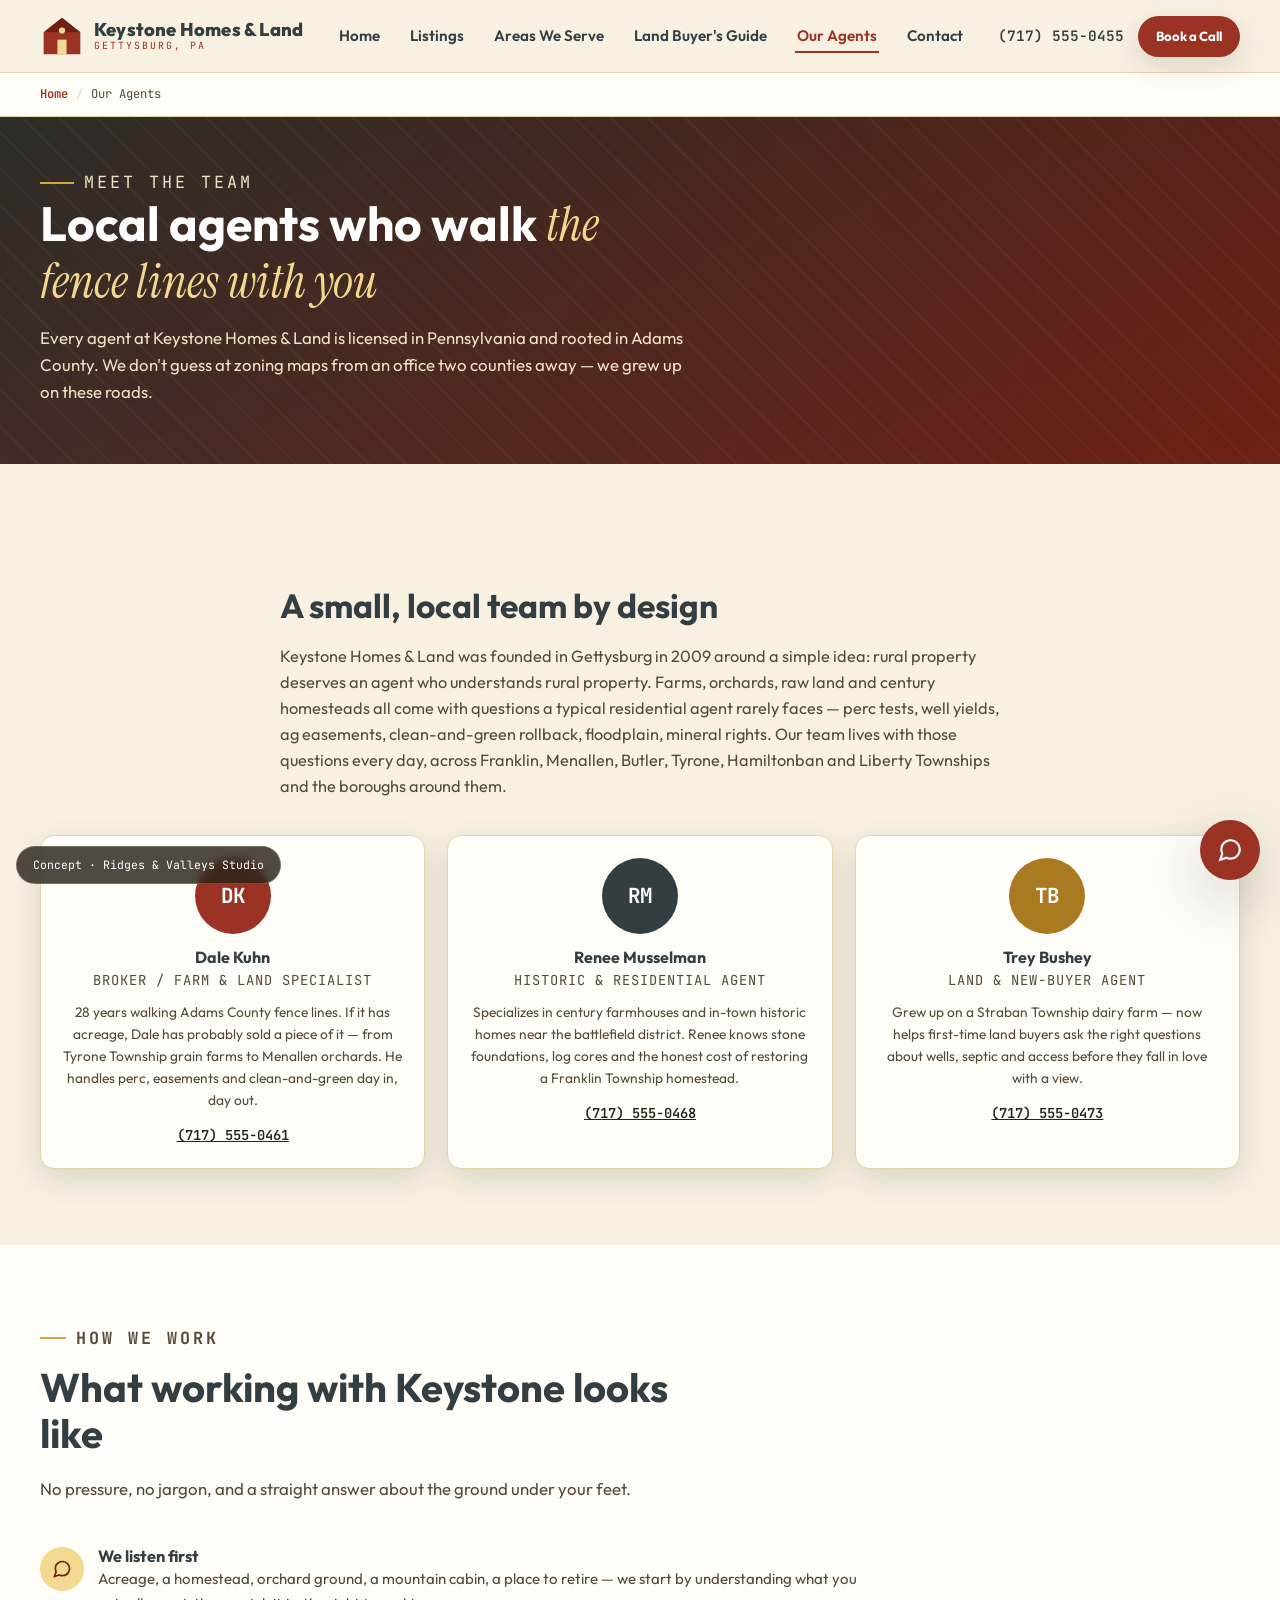
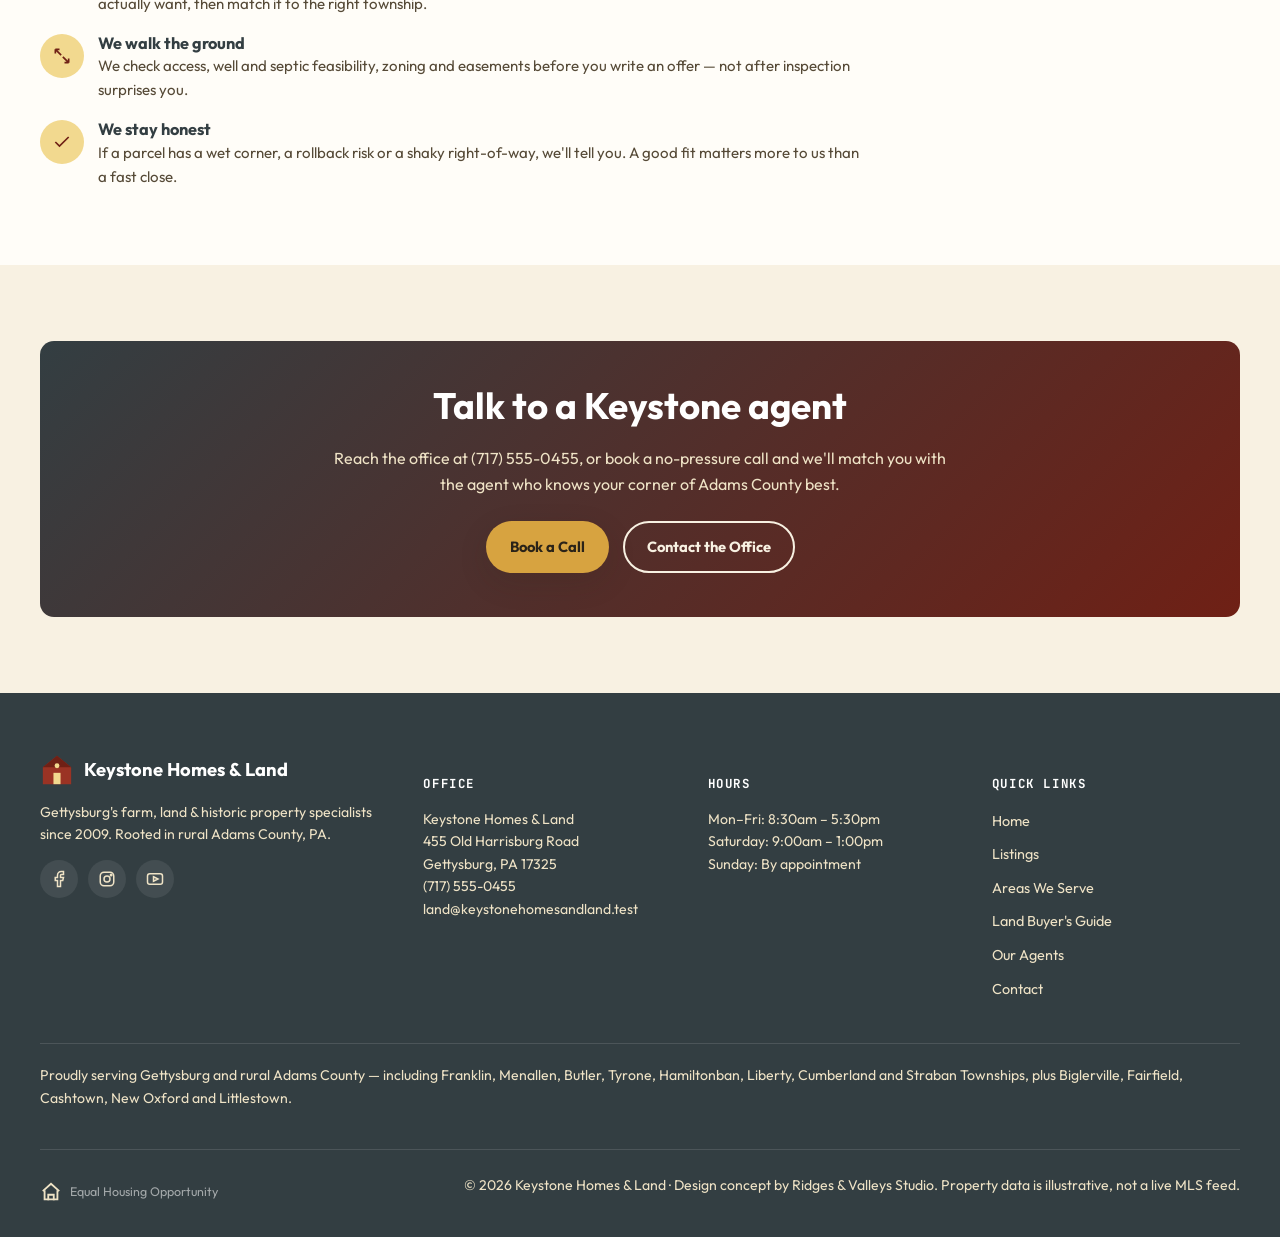
==== agents.html @ 033df285 "Publish realtor-keystone-homes-and-land-theme live demo from ridgesandvalleys concept site" ====
<!DOCTYPE html>
<html lang="en">
<head>
<meta charset="UTF-8">
<meta name="viewport" content="width=device-width, initial-scale=1.0">
<title>Our Agents | Local Land &amp; Farm Realtors in Gettysburg, PA</title>
<meta name="description" content="Meet the Keystone Homes & Land team — licensed farm, land and historic-property agents who grew up in Adams County and know the Gettysburg, PA countryside.">

<link rel="canonical" href="https://matthummel-pa.github.io/realtor-keystone-homes-and-land-theme/agents.html">
<meta property="og:type" content="website">
<meta property="og:title" content="Our Agents | Local Land & Farm Realtors in Gettysburg, PA">
<meta property="og:description" content="The licensed local agents behind Keystone Homes & Land — farm, land and historic-property specialists serving Gettysburg and Adams County, PA.">

<link rel="preconnect" href="https://fonts.googleapis.com">
<link rel="preconnect" href="https://fonts.gstatic.com" crossorigin>
<link href="https://fonts.googleapis.com/css2?family=Outfit:wght@300;400;500;600;700;800&family=Instrument+Serif:ital@0;1&family=JetBrains+Mono:wght@400;500;600;700&display=swap" rel="stylesheet">
<link rel="stylesheet" href="styles.css">

<script type="application/ld+json">
{
  "@context":"https://schema.org",
  "@type":"RealEstateAgent",
  "@id":"https://matthummel-pa.github.io/realtor-keystone-homes-and-land-theme/#agency",
  "name":"Keystone Homes & Land",
  "url":"https://matthummel-pa.github.io/realtor-keystone-homes-and-land-theme/agents.html",
  "image":"https://matthummel-pa.github.io/realtor-keystone-homes-and-land-theme/preview.jpg",
  "telephone":"+1-717-555-0455",
  "email":"land@keystonehomesandland.test",
  "priceRange":"$$",
  "address":{
    "@type":"PostalAddress",
    "streetAddress":"455 Old Harrisburg Road",
    "addressLocality":"Gettysburg",
    "addressRegion":"PA",
    "postalCode":"17325",
    "addressCountry":"US"
  },
  "geo":{"@type":"GeoCoordinates","latitude":39.8301,"longitude":-77.2314},
  "openingHoursSpecification":[
    {"@type":"OpeningHoursSpecification","dayOfWeek":["Monday","Tuesday","Wednesday","Thursday","Friday"],"opens":"08:30","closes":"17:30"},
    {"@type":"OpeningHoursSpecification","dayOfWeek":"Saturday","opens":"09:00","closes":"13:00"}
  ],
  "employee":[
    {"@type":"Person","name":"Dale Kuhn","jobTitle":"Broker / Farm & Land Specialist","telephone":"+1-717-555-0461"},
    {"@type":"Person","name":"Renee Musselman","jobTitle":"Historic & Residential Agent","telephone":"+1-717-555-0468"},
    {"@type":"Person","name":"Trey Bushey","jobTitle":"Land & New-Buyer Agent","telephone":"+1-717-555-0473"}
  ],
  "areaServed":[
    {"@type":"City","name":"Gettysburg, PA"},
    {"@type":"AdministrativeArea","name":"Adams County, PA"},
    {"@type":"AdministrativeArea","name":"Franklin Township, PA"},
    {"@type":"AdministrativeArea","name":"Menallen Township, PA"},
    {"@type":"AdministrativeArea","name":"Butler Township, PA"},
    {"@type":"AdministrativeArea","name":"Tyrone Township, PA"},
    {"@type":"AdministrativeArea","name":"Hamiltonban Township, PA"},
    {"@type":"AdministrativeArea","name":"Liberty Township, PA"}
  ]
}
</script>
<script type="application/ld+json">
{
  "@context":"https://schema.org",
  "@type":"BreadcrumbList",
  "itemListElement":[
    {"@type":"ListItem","position":1,"name":"Home","item":"https://matthummel-pa.github.io/realtor-keystone-homes-and-land-theme/index.html"},
    {"@type":"ListItem","position":2,"name":"Our Agents","item":"https://matthummel-pa.github.io/realtor-keystone-homes-and-land-theme/agents.html"}
  ]
}
</script>
</head>
<body>
<a href="#main" class="skip-link">Skip to main content</a>

<!-- ============================= HEADER ============================= -->
<header class="site-header">
  <div class="header-inner">
    <a href="index.html" class="brand" aria-label="Keystone Homes & Land, home">
      <svg class="brand-mark" viewBox="0 0 48 48" fill="none" aria-hidden="true">
        <path d="M24 4 L44 20 V44 H4 V20 Z" fill="#9a3324"/>
        <path d="M24 4 L44 20 H4 Z" fill="#6f2015"/>
        <rect x="19" y="28" width="10" height="16" fill="#f2d98f"/>
        <circle cx="24" cy="18" r="3.4" fill="#f2d98f"/>
      </svg>
      <span class="brand-text">
        <strong>Keystone Homes &amp; Land</strong>
        <span>Gettysburg, PA</span>
      </span>
    </a>

    <nav class="main-nav" aria-label="Primary">
      <ul>
        <li><a href="index.html">Home</a></li>
        <li><a href="listings.html">Listings</a></li>
        <li><a href="areas.html">Areas We Serve</a></li>
        <li><a href="guide.html">Land Buyer's Guide</a></li>
        <li><a href="agents.html" class="is-active" aria-current="page">Our Agents</a></li>
        <li><a href="contact.html">Contact</a></li>
      </ul>
    </nav>

    <div class="header-cta">
      <a class="header-phone" href="tel:+17175550455">(717) 555-0455</a>
      <a class="btn btn-primary btn-sm" href="guide.html#schedule">Book a Call</a>
    </div>

    <button class="hamburger" id="hamburgerBtn" aria-expanded="false" aria-controls="mobileNav" aria-label="Open menu">
      <span></span><span></span><span></span>
    </button>
  </div>

  <nav class="mobile-nav" id="mobileNav" aria-label="Mobile">
    <a href="index.html">Home</a>
    <a href="listings.html">Listings</a>
    <a href="areas.html">Areas We Serve</a>
    <a href="guide.html">Land Buyer's Guide</a>
    <a href="agents.html" class="is-active" aria-current="page">Our Agents</a>
    <a href="contact.html">Contact</a>
    <a class="header-phone" href="tel:+17175550455">Call (717) 555-0455</a>
    <a class="btn btn-primary" href="guide.html#schedule">Book a Call</a>
  </nav>
</header>

<!-- ============================= BREADCRUMB ============================= -->
<nav class="breadcrumb" aria-label="Breadcrumb">
  <ol>
    <li><a href="index.html">Home</a></li>
    <li><span aria-current="page">Our Agents</span></li>
  </ol>
</nav>

<!-- ============================= PAGE HERO ============================= -->
<section class="page-hero">
  <div class="page-hero-inner">
    <p class="hero-eyebrow">Meet The Team</p>
    <h1>Local agents who walk <em>the fence lines with you</em></h1>
    <p>Every agent at Keystone Homes &amp; Land is licensed in Pennsylvania and rooted in Adams County. We don't guess at zoning maps from an office two counties away — we grew up on these roads.</p>
  </div>
</section>

<main id="main">
  <!-- ============================= INTRO ============================= -->
  <section class="section">
    <div class="wrap prose reveal">
      <h2>A small, local team by design</h2>
      <p>Keystone Homes &amp; Land was founded in Gettysburg in 2009 around a simple idea: rural property deserves an agent who understands rural property. Farms, orchards, raw land and century homesteads all come with questions a typical residential agent rarely faces — perc tests, well yields, ag easements, clean-and-green rollback, floodplain, mineral rights. Our team lives with those questions every day, across Franklin, Menallen, Butler, Tyrone, Hamiltonban and Liberty Townships and the boroughs around them.</p>
    </div>

    <div class="wrap">
      <div class="agent-grid">
        <div class="agent-card reveal">
          <div class="agent-avatar" style="background:var(--barn-red);">DK</div>
          <h4>Dale Kuhn</h4>
          <p class="agent-title">Broker / Farm &amp; Land Specialist</p>
          <p>28 years walking Adams County fence lines. If it has acreage, Dale has probably sold a piece of it — from Tyrone Township grain farms to Menallen orchards. He handles perc, easements and clean-and-green day in, day out.</p>
          <a class="agent-phone" href="tel:+17175550461">(717) 555-0461</a>
        </div>
        <div class="agent-card reveal">
          <div class="agent-avatar" style="background:var(--slate-dark);">RM</div>
          <h4>Renee Musselman</h4>
          <p class="agent-title">Historic &amp; Residential Agent</p>
          <p>Specializes in century farmhouses and in-town historic homes near the battlefield district. Renee knows stone foundations, log cores and the honest cost of restoring a Franklin Township homestead.</p>
          <a class="agent-phone" href="tel:+17175550468">(717) 555-0468</a>
        </div>
        <div class="agent-card reveal">
          <div class="agent-avatar" style="background:var(--wheat-dark);">TB</div>
          <h4>Trey Bushey</h4>
          <p class="agent-title">Land &amp; New-Buyer Agent</p>
          <p>Grew up on a Straban Township dairy farm — now helps first-time land buyers ask the right questions about wells, septic and access before they fall in love with a view.</p>
          <a class="agent-phone" href="tel:+17175550473">(717) 555-0473</a>
        </div>
      </div>
    </div>
  </section>

  <!-- ============================= HOW WE WORK ============================= -->
  <section class="section section-alt">
    <div class="wrap">
      <div class="section-head left reveal">
        <p class="eyebrow">How We Work</p>
        <h2>What working with Keystone looks like</h2>
        <p>No pressure, no jargon, and a straight answer about the ground under your feet.</p>
      </div>
      <div class="why-list reveal" style="max-width:820px;">
        <div class="why-item">
          <span class="icn"><svg width="20" height="20" viewBox="0 0 24 24" fill="none" stroke="currentColor" stroke-width="2"><path d="M21 11.5a8.38 8.38 0 01-.9 3.8 8.5 8.5 0 01-7.6 4.7 8.38 8.38 0 01-3.8-.9L3 21l1.9-5.7a8.38 8.38 0 01-.9-3.8 8.5 8.5 0 014.7-7.6 8.38 8.38 0 013.8-.9h.5a8.48 8.48 0 018 8v.5z"/></svg></span>
          <div><h4>We listen first</h4><p>Acreage, a homestead, orchard ground, a mountain cabin, a place to retire — we start by understanding what you actually want, then match it to the right township.</p></div>
        </div>
        <div class="why-item">
          <span class="icn"><svg width="20" height="20" viewBox="0 0 24 24" fill="none" stroke="currentColor" stroke-width="2"><path d="M4 4l7 7M4 4h5M4 4v5"/><path d="M20 20l-7-7M20 20h-5M20 20v-5"/></svg></span>
          <div><h4>We walk the ground</h4><p>We check access, well and septic feasibility, zoning and easements before you write an offer — not after inspection surprises you.</p></div>
        </div>
        <div class="why-item">
          <span class="icn"><svg width="20" height="20" viewBox="0 0 24 24" fill="none" stroke="currentColor" stroke-width="2"><path d="M20 6L9 17l-5-5"/></svg></span>
          <div><h4>We stay honest</h4><p>If a parcel has a wet corner, a rollback risk or a shaky right-of-way, we'll tell you. A good fit matters more to us than a fast close.</p></div>
        </div>
      </div>
    </div>
  </section>

  <!-- ============================= CTA BAND ============================= -->
  <section class="section">
    <div class="wrap">
      <div class="cta-band reveal">
        <h2>Talk to a Keystone agent</h2>
        <p>Reach the office at (717) 555-0455, or book a no-pressure call and we'll match you with the agent who knows your corner of Adams County best.</p>
        <div class="cta-actions">
          <a class="btn btn-gold" href="guide.html#schedule">Book a Call</a>
          <a class="btn btn-outline light" href="contact.html">Contact the Office</a>
        </div>
      </div>
    </div>
  </section>
</main>

<!-- ============================= FOOTER (SHARED) ============================= -->
<footer class="site-footer">
  <div class="wrap">
    <div class="footer-grid">
      <div>
        <div class="footer-brand">
          <svg width="34" height="34" viewBox="0 0 48 48" fill="none" aria-hidden="true">
            <path d="M24 4 L44 20 V44 H4 V20 Z" fill="#9a3324"/>
            <path d="M24 4 L44 20 H4 Z" fill="#6f2015"/>
            <rect x="19" y="28" width="10" height="16" fill="#f2d98f"/>
            <circle cx="24" cy="18" r="3.4" fill="#f2d98f"/>
          </svg>
          <strong>Keystone Homes &amp; Land</strong>
        </div>
        <p>Gettysburg's farm, land &amp; historic property specialists since 2009. Rooted in rural Adams County, PA.</p>
        <div class="social-row">
          <a href="#" aria-label="Keystone Homes & Land on Facebook"><svg viewBox="0 0 24 24" fill="none" stroke="currentColor" stroke-width="2"><path d="M18 2h-3a5 5 0 00-5 5v3H7v4h3v8h4v-8h3l1-4h-4V7a1 1 0 011-1h3z"/></svg></a>
          <a href="#" aria-label="Keystone Homes & Land on Instagram"><svg viewBox="0 0 24 24" fill="none" stroke="currentColor" stroke-width="2"><rect x="3" y="3" width="18" height="18" rx="5"/><circle cx="12" cy="12" r="4"/><circle cx="17.5" cy="6.5" r="1"/></svg></a>
          <a href="#" aria-label="Keystone Homes & Land on YouTube"><svg viewBox="0 0 24 24" fill="none" stroke="currentColor" stroke-width="2"><rect x="2" y="5" width="20" height="14" rx="3"/><path d="M10 9l6 3-6 3z"/></svg></a>
        </div>
      </div>
      <div>
        <h5>Office</h5>
        <address>
          Keystone Homes &amp; Land<br>
          455 Old Harrisburg Road<br>
          Gettysburg, PA 17325<br>
          <a href="tel:+17175550455">(717) 555-0455</a><br>
          <a href="mailto:land@keystonehomesandland.test">land@keystonehomesandland.test</a>
        </address>
      </div>
      <div>
        <h5>Hours</h5>
        <p>Mon–Fri: 8:30am – 5:30pm<br>Saturday: 9:00am – 1:00pm<br>Sunday: By appointment</p>
      </div>
      <div>
        <h5>Quick Links</h5>
        <ul class="footer-links">
          <li><a href="index.html">Home</a></li>
          <li><a href="listings.html">Listings</a></li>
          <li><a href="areas.html">Areas We Serve</a></li>
          <li><a href="guide.html">Land Buyer's Guide</a></li>
          <li><a href="agents.html">Our Agents</a></li>
          <li><a href="contact.html">Contact</a></li>
        </ul>
      </div>
    </div>
    <p class="footer-service-area">Proudly serving Gettysburg and rural Adams County — including Franklin, Menallen, Butler, Tyrone, Hamiltonban, Liberty, Cumberland and Straban Townships, plus Biglerville, Fairfield, Cashtown, New Oxford and Littlestown.</p>
    <div class="footer-bottom">
      <div class="equal-housing">
        <svg viewBox="0 0 24 24" fill="none" stroke="currentColor" stroke-width="2" aria-hidden="true"><path d="M3 11l9-8 9 8"/><path d="M5 10v10h14V10"/><path d="M9 21v-6h6v6"/></svg>
        <span>Equal Housing Opportunity</span>
      </div>
      <p>&copy; <span data-year>2026</span> Keystone Homes &amp; Land · Design concept by Ridges &amp; Valleys Studio. Property data is illustrative, not a live MLS feed.</p>
    </div>
  </div>
</footer>

<!-- ============================= CHAT WIDGET (SHARED) ============================= -->
<button class="chat-fab" id="chatFab" aria-label="Open chat assistant" aria-expanded="false" aria-controls="chatWidget">
  <svg viewBox="0 0 24 24" stroke-width="2"><path d="M21 11.5a8.38 8.38 0 01-.9 3.8 8.5 8.5 0 01-7.6 4.7 8.38 8.38 0 01-3.8-.9L3 21l1.9-5.7a8.38 8.38 0 01-.9-3.8 8.5 8.5 0 014.7-7.6 8.38 8.38 0 013.8-.9h.5a8.48 8.48 0 018 8v.5z"/></svg>
</button>
<div class="chat-widget" id="chatWidget" role="dialog" aria-label="Keystone chat assistant" aria-hidden="true">
  <div class="chat-head">
    <div><strong>Keystone Assistant</strong><br><span>Usually replies in minutes</span></div>
    <button class="chat-close" id="chatCloseBtn" aria-label="Close chat">
      <svg width="16" height="16" viewBox="0 0 24 24" fill="none" stroke="currentColor" stroke-width="2"><line x1="18" y1="6" x2="6" y2="18"/><line x1="6" y1="6" x2="18" y2="18"/></svg>
    </button>
  </div>
  <div class="chat-body" id="chatBody">
    <div class="chat-msg bot">Hi! I'm the Keystone concept assistant. Ask me about listings, financing, or booking a tour.</div>
  </div>
  <div class="chat-quick" id="chatQuick">
    <button type="button" data-q="land">Land prices?</button>
    <button type="button" data-q="historic">Historic homes?</button>
    <button type="button" data-q="tour">Book a tour</button>
    <button type="button" data-q="financing">Financing help?</button>
  </div>
</div>

<a href="#" class="concept-badge">Concept · Ridges &amp; Valleys Studio</a>

<script src="main.js" defer></script>
</body>
</html>
---- styles.css ----
/* ============================= VARIABLES ============================= */
:root{
  --barn-red:#9a3324;
  --barn-red-dark:#6f2015;
  --barn-red-light:#c14a34;
  --wheat:#d7a340;
  --wheat-light:#f2d98f;
  --wheat-dark:#a97a1f;
  --slate:#4d5a5e;
  --slate-dark:#333e42;
  --cream:#f8f1e2;
  --cream-dark:#efe3c6;
  --cream-darker:#e5d5ab;
  --ink:#2a2318;
  --ink-soft:#564a37;
  --white:#fffdf8;
  --green-field:#5c6f3e;
  --shadow:0 10px 30px rgba(42,35,24,.14);
  --shadow-lg:0 20px 60px rgba(42,35,24,.22);
  --radius:14px;
  --radius-sm:8px;
  --ff-head:'Outfit',sans-serif;
  --ff-body:'Outfit',sans-serif;
  --ff-serif:'Instrument Serif',serif;
  --ff-mono:'JetBrains Mono',monospace;
  --maxw:1240px;
}

*,*::before,*::after{box-sizing:border-box;}
html{scroll-behavior:smooth;}
@media(prefers-reduced-motion:reduce){
  html{scroll-behavior:auto;}
  *,*::before,*::after{animation-duration:.001ms !important;animation-iteration-count:1 !important;transition-duration:.001ms !important;scroll-behavior:auto !important;}
}
body{
  margin:0;
  font-family:var(--ff-body);
  background:var(--cream);
  color:var(--ink);
  line-height:1.6;
  -webkit-font-smoothing:antialiased;
}
img{max-width:100%;display:block;}
a{color:inherit;}
h1,h2,h3,h4{font-family:var(--ff-head);margin:0 0 .5em;line-height:1.15;font-weight:700;color:var(--slate-dark);}
p{margin:0 0 1em;}
ul{margin:0;padding:0;list-style:none;}
button{font-family:inherit;cursor:pointer;}
input,select,textarea{font-family:inherit;}

.wrap{max-width:var(--maxw);margin:0 auto;padding:0 20px;}

:focus-visible{
  outline:3px solid var(--barn-red);
  outline-offset:3px;
  border-radius:4px;
}

/* skip link */
.skip-link{
  position:absolute;left:-999px;top:0;
  background:var(--barn-red);color:#fff;padding:12px 20px;
  z-index:10000;border-radius:0 0 8px 0;font-weight:600;text-decoration:none;
}
.skip-link:focus{left:0;}

/* ============================= HEADER ============================= */
.site-header{
  position:sticky;top:0;z-index:900;
  background:rgba(248,241,226,.92);
  backdrop-filter:blur(8px);
  border-bottom:1px solid var(--cream-darker);
  transition:box-shadow .25s ease;
}
.site-header.scrolled{box-shadow:0 6px 20px rgba(42,35,24,.12);}
.header-inner{
  display:flex;align-items:center;justify-content:space-between;
  padding:14px 20px;max-width:var(--maxw);margin:0 auto;
  gap:16px;
}
.brand{
  display:flex;align-items:center;gap:10px;
  text-decoration:none;color:var(--slate-dark);
}
.brand-mark{
  width:44px;height:44px;flex:none;
}
.brand-text{
  display:flex;flex-direction:column;line-height:1.1;
}
.brand-text strong{
  font-size:1.15rem;font-weight:800;letter-spacing:.2px;
}
.brand-text span{
  font-family:var(--ff-mono);font-size:.62rem;letter-spacing:2px;
  text-transform:uppercase;color:var(--barn-red);
}
.main-nav{
  display:none;
}
.main-nav ul{display:flex;gap:26px;align-items:center;}
.main-nav a{
  text-decoration:none;font-weight:600;font-size:.95rem;color:var(--slate-dark);
  padding:6px 2px;border-bottom:2px solid transparent;transition:border-color .2s,color .2s;
}
.main-nav a:hover{color:var(--barn-red);border-color:var(--wheat);}
.main-nav a.is-active{color:var(--barn-red);border-color:var(--barn-red);}
.header-cta{
  display:none;
  align-items:center;gap:14px;
}
.header-phone{
  font-family:var(--ff-mono);font-weight:600;font-size:.9rem;text-decoration:none;
  color:var(--slate-dark);white-space:nowrap;
}
.btn{
  display:inline-flex;align-items:center;justify-content:center;gap:8px;
  padding:12px 22px;border-radius:999px;border:2px solid transparent;
  font-weight:700;font-size:.92rem;text-decoration:none;cursor:pointer;
  transition:transform .18s ease,box-shadow .18s ease,background .2s,color .2s,border-color .2s;
  white-space:nowrap;
}
.btn:hover{transform:translateY(-2px);}
.btn-primary{background:var(--barn-red);color:#fff;box-shadow:var(--shadow);}
.btn-primary:hover{background:var(--barn-red-dark);}
.btn-gold{background:var(--wheat);color:var(--ink);box-shadow:var(--shadow);}
.btn-gold:hover{background:var(--wheat-dark);color:#fff;}
.btn-outline{background:transparent;color:var(--slate-dark);border-color:var(--slate-dark);}
.btn-outline:hover{background:var(--slate-dark);color:#fff;}
.btn-outline.light{color:var(--cream);border-color:var(--cream);}
.btn-outline.light:hover{background:var(--cream);color:var(--slate-dark);}
.btn-sm{padding:8px 16px;font-size:.82rem;}
.btn:disabled{opacity:.55;cursor:not-allowed;transform:none;}

.hamburger{
  display:flex;flex-direction:column;justify-content:center;gap:5px;
  width:44px;height:44px;border:1px solid var(--cream-darker);border-radius:10px;
  background:var(--white);
}
.hamburger span{
  display:block;width:22px;height:2px;background:var(--slate-dark);margin:0 auto;
  transition:transform .25s ease,opacity .25s ease;
}
.hamburger[aria-expanded="true"] span:nth-child(1){transform:translateY(7px) rotate(45deg);}
.hamburger[aria-expanded="true"] span:nth-child(2){opacity:0;}
.hamburger[aria-expanded="true"] span:nth-child(3){transform:translateY(-7px) rotate(-45deg);}

.mobile-nav{
  display:none;flex-direction:column;
  background:var(--white);border-bottom:1px solid var(--cream-darker);
  padding:10px 20px 20px;
}
.mobile-nav.open{display:flex;}
.mobile-nav a{
  display:block;padding:12px 4px;text-decoration:none;font-weight:600;
  color:var(--slate-dark);border-bottom:1px solid var(--cream-dark);
}
.mobile-nav a.is-active{color:var(--barn-red);}
.mobile-nav .header-phone{display:block;margin-top:10px;}
.mobile-nav .btn{margin-top:12px;width:100%;}

@media(min-width:960px){
  .main-nav{display:block;}
  .header-cta{display:flex;}
  .hamburger{display:none;}
}

/* ============================= HERO ============================= */
.hero{
  position:relative;overflow:hidden;
  background:
    linear-gradient(160deg,rgba(42,35,24,.62),rgba(111,32,21,.55)),
    linear-gradient(120deg,var(--slate-dark),var(--barn-red-dark));
  color:var(--white);
  padding:70px 0 90px;
}
.hero-bg-photo{
  position:absolute;inset:0;width:100%;height:100%;object-fit:cover;
  z-index:-2;opacity:.55;
}
.hero::after{
  content:"";position:absolute;inset:0;z-index:-1;
  background:repeating-linear-gradient(45deg,rgba(255,255,255,.035) 0 2px,transparent 2px 26px);
  pointer-events:none;
}
.hero-inner{position:relative;max-width:var(--maxw);margin:0 auto;padding:0 20px;}
.hero-eyebrow{
  font-family:var(--ff-mono);letter-spacing:3px;text-transform:uppercase;
  font-size:.75rem;color:var(--wheat-light);margin-bottom:16px;display:flex;align-items:center;gap:10px;
}
.hero-eyebrow::before{content:"";width:34px;height:2px;background:var(--wheat);display:inline-block;}
.hero h1{
  font-size:clamp(2.2rem,6vw,3.6rem);color:#fff;max-width:16ch;margin-bottom:.3em;
}
.hero h1 em{
  font-family:var(--ff-serif);font-style:italic;color:var(--wheat-light);font-weight:400;
}
.hero-sub{
  font-size:1.1rem;max-width:52ch;color:var(--cream-dark);margin-bottom:34px;
}
.hero-search{
  background:rgba(255,253,248,.97);color:var(--ink);
  border-radius:var(--radius);padding:20px;box-shadow:var(--shadow-lg);
  display:grid;gap:14px;
}
.hero-search-row{
  display:grid;gap:12px;grid-template-columns:1fr;
}
.field{
  display:flex;flex-direction:column;gap:6px;
}
.field label{
  font-family:var(--ff-mono);font-size:.68rem;text-transform:uppercase;letter-spacing:1.4px;
  color:var(--ink-soft);font-weight:600;
}
.field select,.field input,.field textarea{
  padding:12px 12px;border-radius:var(--radius-sm);border:1.5px solid var(--cream-darker);
  background:var(--white);font-size:.95rem;color:var(--ink);
}
.field select:focus,.field input:focus,.field textarea:focus{border-color:var(--barn-red);}
@media(min-width:720px){
  .hero-search-row{grid-template-columns:repeat(4,1fr);}
}
.hero-search-actions{display:flex;justify-content:flex-end;}
.hero-stats{
  display:flex;flex-wrap:wrap;gap:28px;margin-top:38px;
}
.hero-stat strong{
  display:block;font-family:var(--ff-mono);font-size:1.6rem;color:var(--wheat-light);
}
.hero-stat span{font-size:.82rem;color:var(--cream-dark);}

/* ============================= SECTION HEADERS ============================= */
.section{padding:76px 0;}
.section-alt{background:var(--white);}
.section-head{max-width:640px;margin:0 auto 44px;text-align:center;}
.section-head.left{margin:0 0 44px;text-align:left;}
.eyebrow{
  font-family:var(--ff-mono);letter-spacing:3px;text-transform:uppercase;font-size:.74rem;
  color:var(--barn-red);font-weight:700;display:inline-flex;align-items:center;gap:10px;margin-bottom:12px;
}
.eyebrow::before{content:"";width:26px;height:2px;background:var(--wheat);}
.section-head h2{font-size:clamp(1.7rem,4vw,2.5rem);}
.section-head p{color:var(--ink-soft);font-size:1.05rem;}

.reveal{opacity:0;transform:translateY(24px);transition:opacity .7s ease,transform .7s ease;}
.reveal.in-view{opacity:1;transform:translateY(0);}

/* ============================= WHY KEYSTONE ============================= */
.why-grid{
  display:grid;gap:26px;grid-template-columns:1fr;
}
@media(min-width:860px){
  .why-grid{grid-template-columns:1.1fr .9fr;align-items:center;}
}
.why-photo{
  border-radius:var(--radius);overflow:hidden;box-shadow:var(--shadow-lg);
  border:6px solid var(--white);position:relative;
}
.why-photo img{width:100%;height:340px;object-fit:cover;}
.why-list{display:grid;gap:18px;margin-top:22px;}
.why-item{display:flex;gap:14px;align-items:flex-start;}
.why-item .icn{
  flex:none;width:44px;height:44px;border-radius:50%;background:var(--wheat-light);
  display:flex;align-items:center;justify-content:center;color:var(--barn-red-dark);
}
.why-item h4{margin-bottom:2px;font-size:1.02rem;}
.why-item p{margin:0;color:var(--ink-soft);font-size:.94rem;}

.stat-strip{
  margin-top:56px;display:grid;gap:20px;grid-template-columns:repeat(2,1fr);
  background:var(--slate-dark);color:var(--cream);border-radius:var(--radius);
  padding:36px 24px;
}
@media(min-width:720px){.stat-strip{grid-template-columns:repeat(4,1fr);}}
.stat-strip div{text-align:center;}
.stat-strip strong{
  display:block;font-family:var(--ff-mono);font-size:2rem;color:var(--wheat-light);
}
.stat-strip span{font-size:.82rem;color:var(--cream-dark);text-transform:uppercase;letter-spacing:1px;}

/* ============================= LISTINGS ============================= */
.listings-toolbar{
  display:flex;flex-direction:column;gap:18px;margin-bottom:30px;
  background:var(--white);border:1px solid var(--cream-darker);border-radius:var(--radius);
  padding:20px;
}
.filters-grid{
  display:grid;gap:12px;grid-template-columns:1fr 1fr;
}
@media(min-width:720px){
  .filters-grid{grid-template-columns:repeat(5,1fr);align-items:end;}
}
.filters-grid .field select{padding:10px;}
.toolbar-bottom{
  display:flex;flex-wrap:wrap;align-items:center;justify-content:space-between;gap:14px;
  border-top:1px dashed var(--cream-darker);padding-top:16px;
}
.result-count{
  font-family:var(--ff-mono);font-size:.86rem;color:var(--ink-soft);
}
.result-count strong{color:var(--barn-red);font-size:1rem;}
.view-toggle{
  display:inline-flex;border:1.5px solid var(--slate-dark);border-radius:999px;overflow:hidden;
}
.view-toggle button{
  background:var(--white);border:none;padding:9px 18px;font-weight:700;font-size:.85rem;
  display:flex;align-items:center;gap:6px;color:var(--slate-dark);
}
.view-toggle button.active{background:var(--slate-dark);color:#fff;}
.sort-field{display:flex;align-items:center;gap:8px;}
.sort-field label{font-family:var(--ff-mono);font-size:.72rem;text-transform:uppercase;color:var(--ink-soft);}
.sort-field select{padding:9px 10px;border-radius:var(--radius-sm);border:1.5px solid var(--cream-darker);background:var(--white);}
.reset-btn{
  background:none;border:none;text-decoration:underline;color:var(--barn-red);font-weight:600;font-size:.85rem;
}

.listing-grid{
  display:grid;gap:26px;grid-template-columns:1fr;
}
@media(min-width:640px){.listing-grid{grid-template-columns:repeat(2,1fr);}}
@media(min-width:1080px){.listing-grid{grid-template-columns:repeat(3,1fr);}}

.card{
  background:var(--white);border-radius:var(--radius);overflow:hidden;
  box-shadow:var(--shadow);border:1px solid var(--cream-darker);
  display:flex;flex-direction:column;transition:transform .25s ease,box-shadow .25s ease;
}
.card:hover{transform:translateY(-5px);box-shadow:var(--shadow-lg);}
.card.pinned{outline:3px solid var(--wheat);outline-offset:-3px;}
.card-photo{
  position:relative;height:190px;
  display:flex;align-items:flex-end;padding:14px;
}
.card-photo::after{
  content:"";position:absolute;inset:0;
  background:linear-gradient(0deg,rgba(0,0,0,.42),transparent 60%);
}
.card-tag{
  position:relative;z-index:1;font-family:var(--ff-mono);font-size:.68rem;font-weight:700;
  letter-spacing:1px;text-transform:uppercase;color:#fff;background:rgba(0,0,0,.35);
  padding:5px 10px;border-radius:999px;
}
.status-tag{
  position:absolute;top:12px;right:12px;z-index:1;
  font-family:var(--ff-mono);font-size:.66rem;font-weight:700;text-transform:uppercase;
  padding:5px 10px;border-radius:999px;letter-spacing:.6px;
}
.status-active{background:var(--green-field);color:#fff;}
.status-pending{background:var(--wheat);color:var(--ink);}
.status-new{background:var(--barn-red);color:#fff;}
.save-heart{
  position:absolute;bottom:12px;right:12px;z-index:1;
  width:38px;height:38px;border-radius:50%;border:none;background:rgba(255,255,255,.9);
  display:flex;align-items:center;justify-content:center;
}
.save-heart svg{width:18px;height:18px;stroke:var(--barn-red);fill:none;transition:fill .2s;}
.save-heart[aria-pressed="true"] svg{fill:var(--barn-red);}
.card-body{padding:18px 18px 20px;display:flex;flex-direction:column;gap:10px;flex:1;}
.card-price{
  font-family:var(--ff-mono);font-size:1.35rem;font-weight:700;color:var(--barn-red-dark);
}
.card-title{font-size:1.08rem;margin:0;}
.card-address{
  color:var(--ink-soft);font-size:.88rem;display:flex;gap:6px;align-items:flex-start;
}
.card-address svg{flex:none;width:15px;height:15px;margin-top:2px;stroke:var(--slate);}
.card-specs{
  display:flex;flex-wrap:wrap;gap:12px;font-family:var(--ff-mono);font-size:.8rem;color:var(--slate-dark);
  border-top:1px dashed var(--cream-darker);padding-top:12px;margin-top:2px;
}
.card-specs span{display:flex;align-items:center;gap:5px;}
.card-specs svg{width:16px;height:16px;stroke:var(--barn-red);fill:none;}
.card-actions{display:flex;gap:10px;margin-top:8px;}
.card-actions .btn{flex:1;}

.empty-state{
  text-align:center;padding:60px 20px;color:var(--ink-soft);
  background:var(--white);border-radius:var(--radius);border:1px dashed var(--cream-darker);
}

/* MAP VIEW */
.map-view{
  display:none;
  background:linear-gradient(160deg,#e8dcb8,#d9c894 55%,#c9b979);
  border-radius:var(--radius);border:1px solid var(--cream-darker);
  position:relative;overflow:hidden;height:520px;box-shadow:var(--shadow);
}
.map-view.active{display:block;}
.map-roads::before,.map-roads::after{
  content:"";position:absolute;background:rgba(255,253,248,.55);
}
.map-roads::before{top:30%;left:0;right:0;height:8px;transform:rotate(-4deg);}
.map-roads::after{top:0;bottom:0;left:38%;width:8px;transform:rotate(8deg);}
.map-road-3{position:absolute;top:0;bottom:0;left:70%;width:6px;background:rgba(255,253,248,.5);transform:rotate(-10deg);}
.map-field{
  position:absolute;border-radius:50%;opacity:.5;
}
.map-legend{
  position:absolute;left:14px;bottom:14px;background:rgba(255,253,248,.92);
  border-radius:var(--radius-sm);padding:10px 14px;font-family:var(--ff-mono);font-size:.72rem;
  box-shadow:var(--shadow);display:flex;gap:14px;flex-wrap:wrap;max-width:90%;
}
.map-legend span{display:flex;align-items:center;gap:6px;}
.legend-dot{width:10px;height:10px;border-radius:50%;display:inline-block;}
.map-pin{
  position:absolute;transform:translate(-50%,-100%);
  background:none;border:none;padding:0;line-height:0;
}
.map-pin svg{width:34px;height:34px;filter:drop-shadow(0 3px 4px rgba(0,0,0,.35));transition:transform .15s ease;}
.map-pin:hover svg,.map-pin:focus-visible svg{transform:scale(1.18);}
.map-pin .pin-price{
  position:absolute;top:-11px;left:50%;transform:translateX(-50%);
  font-family:var(--ff-mono);font-size:.62rem;font-weight:700;color:#fff;
  background:var(--slate-dark);padding:2px 6px;border-radius:6px;white-space:nowrap;
}
.map-pin.pin-active svg{transform:scale(1.3);}
.map-pin.pin-active .pin-price{background:var(--barn-red);}

/* ============================= MODAL ============================= */
.modal-overlay{
  position:fixed;inset:0;background:rgba(30,24,15,.68);
  display:none;align-items:flex-start;justify-content:center;
  padding:24px 16px;overflow-y:auto;z-index:2000;
}
.modal-overlay.open{display:flex;}
.modal{
  background:var(--white);border-radius:var(--radius);max-width:820px;width:100%;
  margin:20px auto;box-shadow:var(--shadow-lg);position:relative;
}
.modal-close{
  position:absolute;top:14px;right:14px;width:40px;height:40px;border-radius:50%;
  background:var(--cream);border:1px solid var(--cream-darker);display:flex;align-items:center;justify-content:center;z-index:2;
}
.modal-gallery{
  display:grid;grid-template-columns:2fr 1fr;gap:6px;height:280px;
  border-radius:var(--radius) var(--radius) 0 0;overflow:hidden;
}
.modal-gallery-main{grid-row:span 2;}
.modal-gallery > div{position:relative;}
.modal-body{padding:26px;}
.modal-body h3{font-size:1.5rem;margin-bottom:4px;}
.modal-price-row{
  display:flex;justify-content:space-between;align-items:center;flex-wrap:wrap;gap:10px;
  margin-bottom:16px;
}
.modal-price{font-family:var(--ff-mono);font-size:1.6rem;color:var(--barn-red-dark);font-weight:700;}
.modal-specs{
  display:grid;grid-template-columns:repeat(2,1fr);gap:12px;margin:18px 0;
}
@media(min-width:520px){.modal-specs{grid-template-columns:repeat(4,1fr);}}
.modal-specs div{
  background:var(--cream);border-radius:var(--radius-sm);padding:12px;text-align:center;
}
.modal-specs strong{display:block;font-family:var(--ff-mono);font-size:1.1rem;color:var(--slate-dark);}
.modal-specs span{font-size:.72rem;text-transform:uppercase;color:var(--ink-soft);letter-spacing:.6px;}
.modal-desc{color:var(--ink-soft);}
.calc-box{
  margin-top:24px;background:var(--cream);border-radius:var(--radius);padding:20px;
}
.calc-box h4{display:flex;align-items:center;gap:8px;}
.calc-grid{display:grid;gap:14px;grid-template-columns:1fr 1fr;margin-top:14px;}
@media(min-width:520px){.calc-grid{grid-template-columns:repeat(4,1fr);}}
.calc-result{
  margin-top:16px;background:var(--slate-dark);color:#fff;border-radius:var(--radius-sm);
  padding:16px;display:flex;justify-content:space-between;align-items:center;flex-wrap:wrap;gap:8px;
}
.calc-result strong{font-family:var(--ff-mono);font-size:1.5rem;color:var(--wheat-light);}
.calc-result span{font-size:.8rem;color:var(--cream-dark);}

/* ============================= SELL / VALUATION ============================= */
.sell-section{
  background:linear-gradient(135deg,var(--barn-red-dark),var(--barn-red));
  color:#fff;border-radius:var(--radius);padding:48px 28px;
  display:grid;gap:34px;
}
@media(min-width:900px){.sell-section{grid-template-columns:1fr 1fr;padding:56px;}}
.sell-copy .eyebrow{color:var(--wheat-light);}
.sell-copy .eyebrow::before{background:var(--wheat-light);}
.sell-copy h2{color:#fff;}
.sell-copy p{color:var(--cream-dark);}
.sell-copy ul{margin-top:18px;display:grid;gap:10px;}
.sell-copy li{display:flex;gap:10px;align-items:flex-start;color:var(--cream);font-size:.95rem;}
.sell-copy li svg{flex:none;width:20px;height:20px;stroke:var(--wheat-light);margin-top:2px;}
.val-card{
  background:var(--white);color:var(--ink);border-radius:var(--radius);padding:26px;box-shadow:var(--shadow-lg);
}
.val-card h3{font-size:1.2rem;}
.val-grid{display:grid;gap:14px;margin-top:14px;}
@media(min-width:480px){.val-grid{grid-template-columns:1fr 1fr;}}
.val-result{
  margin-top:18px;background:var(--cream);border-radius:var(--radius-sm);padding:16px;display:none;
}
.val-result.show{display:block;}
.val-result strong{font-family:var(--ff-mono);font-size:1.4rem;color:var(--barn-red-dark);display:block;}

/* ============================= PREQUAL + SCHEDULER + AGENTS ============================= */
.support-grid{
  display:grid;gap:28px;grid-template-columns:1fr;
}
@media(min-width:900px){.support-grid{grid-template-columns:1fr 1fr;}}
.tool-card{
  background:var(--white);border:1px solid var(--cream-darker);border-radius:var(--radius);
  padding:28px;box-shadow:var(--shadow);
}
.tool-card h3{display:flex;align-items:center;gap:10px;font-size:1.25rem;}
.tool-card h3 svg{width:26px;height:26px;stroke:var(--barn-red);}
.form-grid{display:grid;gap:14px;margin-top:18px;}
@media(min-width:520px){.form-grid.two{grid-template-columns:1fr 1fr;}}
.form-note{font-size:.78rem;color:var(--ink-soft);margin-top:10px;}
.confirm-msg{
  margin-top:16px;padding:14px 16px;border-radius:var(--radius-sm);
  background:#eef3e6;border:1px solid #c9dbb4;color:#3c5426;font-size:.92rem;display:none;gap:10px;align-items:flex-start;
}
.confirm-msg.show{display:flex;}
.confirm-msg svg{flex:none;width:20px;height:20px;stroke:#3c5426;margin-top:2px;}

.agent-grid{
  margin-top:36px;display:grid;gap:22px;grid-template-columns:1fr;
}
@media(min-width:640px){.agent-grid{grid-template-columns:repeat(2,1fr);}}
@media(min-width:960px){.agent-grid{grid-template-columns:repeat(3,1fr);}}
.agent-card{
  background:var(--white);border-radius:var(--radius);padding:22px;text-align:center;
  box-shadow:var(--shadow);border:1px solid var(--cream-darker);
}
.agent-avatar{
  width:76px;height:76px;border-radius:50%;margin:0 auto 14px;
  display:flex;align-items:center;justify-content:center;color:#fff;font-family:var(--ff-mono);
  font-weight:700;font-size:1.3rem;
}
.agent-card h4{margin-bottom:2px;}
.agent-title{font-family:var(--ff-mono);font-size:.72rem;text-transform:uppercase;color:var(--barn-red);letter-spacing:1px;margin-bottom:10px;}
.agent-card p{font-size:.86rem;color:var(--ink-soft);}
.agent-phone{font-family:var(--ff-mono);font-size:.86rem;font-weight:600;display:block;margin-top:8px;}

/* ============================= TESTIMONIALS ============================= */
.testi-grid{display:grid;gap:24px;grid-template-columns:1fr;}
@media(min-width:800px){.testi-grid{grid-template-columns:repeat(3,1fr);}}
.testi-card{
  background:var(--white);border-radius:var(--radius);padding:26px;box-shadow:var(--shadow);
  border-top:4px solid var(--wheat);
}
.stars{display:flex;gap:3px;margin-bottom:12px;}
.stars svg{width:17px;height:17px;fill:var(--wheat);}
.testi-quote{
  font-family:var(--ff-serif);font-style:italic;font-size:1.3rem;color:var(--slate-dark);
  line-height:1.4;margin-bottom:16px;
}
.testi-name{font-weight:700;font-size:.92rem;}
.testi-loc{font-family:var(--ff-mono);font-size:.76rem;color:var(--ink-soft);}

/* ============================= FOOTER ============================= */
.site-footer{
  background:var(--slate-dark);color:var(--cream-dark);padding:60px 0 26px;
}
.footer-grid{
  display:grid;gap:36px;grid-template-columns:1fr;
}
@media(min-width:760px){.footer-grid{grid-template-columns:1.4fr 1fr 1fr 1fr;}}
.footer-brand{display:flex;gap:10px;align-items:center;margin-bottom:14px;}
.footer-brand strong{color:#fff;font-size:1.15rem;}
.site-footer h5{
  color:#fff;font-family:var(--ff-mono);font-size:.78rem;text-transform:uppercase;letter-spacing:1.6px;margin-bottom:14px;
}
.site-footer p{font-size:.88rem;color:var(--cream-dark);}
.site-footer address{font-style:normal;font-size:.88rem;color:var(--cream-dark);line-height:1.6;}
.site-footer address a{text-decoration:none;color:var(--cream-dark);}
.site-footer address a:hover{color:var(--wheat-light);}
.footer-links li{margin-bottom:8px;}
.footer-links a{text-decoration:none;font-size:.9rem;color:var(--cream-dark);}
.footer-links a:hover{color:var(--wheat-light);}
.footer-service-area{
  margin-top:34px;padding-top:20px;border-top:1px solid rgba(255,255,255,.12);
  font-size:.82rem;color:var(--cream-dark);
}
.social-row{display:flex;gap:10px;margin-top:14px;}
.social-row a{
  width:38px;height:38px;border-radius:50%;background:rgba(255,255,255,.08);
  display:flex;align-items:center;justify-content:center;
}
.social-row svg{width:18px;height:18px;stroke:var(--cream-dark);}
.social-row a:hover{background:var(--barn-red);}
.footer-bottom{
  margin-top:40px;padding-top:24px;border-top:1px solid rgba(255,255,255,.12);
  display:flex;flex-wrap:wrap;justify-content:space-between;gap:14px;font-size:.78rem;color:rgba(255,255,255,.55);
}
.equal-housing{display:flex;align-items:center;gap:8px;}
.equal-housing svg{width:22px;height:22px;stroke:var(--cream-dark);}

/* ============================= CHAT WIDGET ============================= */
.chat-widget{
  position:fixed;right:20px;bottom:88px;z-index:1500;
  width:330px;max-width:calc(100vw - 40px);
  background:var(--white);border-radius:var(--radius);box-shadow:var(--shadow-lg);
  display:none;flex-direction:column;overflow:hidden;border:1px solid var(--cream-darker);
}
.chat-widget.open{display:flex;}
.chat-head{
  background:var(--barn-red);color:#fff;padding:14px 16px;display:flex;justify-content:space-between;align-items:center;
}
.chat-head strong{font-size:.95rem;}
.chat-head span{font-size:.72rem;color:var(--wheat-light);font-family:var(--ff-mono);}
.chat-close{background:none;border:none;color:#fff;width:30px;height:30px;border-radius:50%;display:flex;align-items:center;justify-content:center;}
.chat-body{
  padding:16px;height:280px;overflow-y:auto;display:flex;flex-direction:column;gap:10px;background:var(--cream);
}
.chat-msg{
  max-width:82%;padding:10px 13px;border-radius:14px;font-size:.86rem;line-height:1.4;
}
.chat-msg.bot{background:var(--white);border:1px solid var(--cream-darker);align-self:flex-start;border-bottom-left-radius:4px;}
.chat-msg.user{background:var(--barn-red);color:#fff;align-self:flex-end;border-bottom-right-radius:4px;}
.chat-quick{
  padding:10px 12px;display:flex;flex-wrap:wrap;gap:8px;border-top:1px solid var(--cream-darker);background:var(--white);
}
.chat-quick button{
  background:var(--cream);border:1px solid var(--cream-darker);border-radius:999px;padding:7px 12px;font-size:.76rem;color:var(--slate-dark);font-weight:600;
}
.chat-quick button:hover{background:var(--wheat-light);}
.chat-fab{
  position:fixed;right:20px;bottom:20px;z-index:1501;
  width:60px;height:60px;border-radius:50%;background:var(--barn-red);color:#fff;border:none;
  box-shadow:var(--shadow-lg);display:flex;align-items:center;justify-content:center;
}
.chat-fab svg{width:26px;height:26px;stroke:#fff;fill:none;}
.chat-fab:hover{background:var(--barn-red-dark);}

/* ============================= CONCEPT BADGE ============================= */
.concept-badge{
  position:fixed;left:16px;bottom:16px;z-index:1600;
  background:rgba(42,35,24,.82);color:#fff;text-decoration:none;
  font-family:var(--ff-mono);font-size:.72rem;padding:9px 16px;border-radius:999px;
  backdrop-filter:blur(4px);border:1px solid rgba(255,255,255,.2);
}
.concept-badge:hover{background:var(--barn-red);}

/* utility */
.visually-hidden{
  position:absolute;width:1px;height:1px;padding:0;margin:-1px;overflow:hidden;
  clip:rect(0,0,0,0);white-space:nowrap;border:0;
}

/* ============================= ADDED: MULTI-PAGE COMPONENTS ============================= */
/* Interior page hero (smaller than the home hero) */
.page-hero{
  position:relative;overflow:hidden;
  background:
    linear-gradient(160deg,rgba(42,35,24,.66),rgba(111,32,21,.58)),
    linear-gradient(120deg,var(--slate-dark),var(--barn-red-dark));
  color:var(--white);padding:52px 0 58px;
}
.page-hero::after{
  content:"";position:absolute;inset:0;z-index:0;
  background:repeating-linear-gradient(45deg,rgba(255,255,255,.035) 0 2px,transparent 2px 26px);
  pointer-events:none;
}
.page-hero-inner{position:relative;z-index:1;max-width:var(--maxw);margin:0 auto;padding:0 20px;}
.page-hero h1{font-size:clamp(1.9rem,5vw,3rem);color:#fff;max-width:20ch;margin-bottom:.35em;}
.page-hero h1 em{font-family:var(--ff-serif);font-style:italic;color:var(--wheat-light);font-weight:400;}
.page-hero p{font-size:1.05rem;color:var(--cream-dark);max-width:60ch;margin-bottom:0;}

/* Breadcrumb */
.breadcrumb{background:var(--white);border-bottom:1px solid var(--cream-darker);}
.breadcrumb ol{
  display:flex;flex-wrap:wrap;gap:8px;align-items:center;max-width:var(--maxw);
  margin:0 auto;padding:12px 20px;font-family:var(--ff-mono);font-size:.76rem;color:var(--ink-soft);
}
.breadcrumb li{display:flex;align-items:center;gap:8px;}
.breadcrumb li::after{content:"/";color:var(--cream-darker);}
.breadcrumb li:last-child::after{content:"";}
.breadcrumb a{color:var(--barn-red);text-decoration:none;font-weight:600;}
.breadcrumb a:hover{text-decoration:underline;}
.breadcrumb [aria-current="page"]{color:var(--ink-soft);}

/* Teasers (home) */
.teaser-grid{display:grid;gap:24px;grid-template-columns:1fr;}
@media(min-width:640px){.teaser-grid{grid-template-columns:repeat(2,1fr);}}
@media(min-width:960px){.teaser-grid{grid-template-columns:repeat(3,1fr);}}
.teaser{
  background:var(--white);border:1px solid var(--cream-darker);border-radius:var(--radius);
  padding:26px;box-shadow:var(--shadow);display:flex;flex-direction:column;gap:10px;
  text-decoration:none;color:inherit;transition:transform .25s ease,box-shadow .25s ease;
}
.teaser:hover{transform:translateY(-5px);box-shadow:var(--shadow-lg);}
.teaser .icn{
  width:50px;height:50px;border-radius:12px;background:var(--wheat-light);
  display:flex;align-items:center;justify-content:center;color:var(--barn-red-dark);margin-bottom:4px;
}
.teaser .icn svg{width:26px;height:26px;stroke:var(--barn-red-dark);fill:none;}
.teaser h3{font-size:1.2rem;margin:0;}
.teaser p{font-size:.92rem;color:var(--ink-soft);margin:0;flex:1;}
.teaser .teaser-link{font-weight:700;color:var(--barn-red);font-size:.9rem;display:inline-flex;align-items:center;gap:6px;}

/* CTA band (shared) */
.cta-band{
  background:linear-gradient(135deg,var(--slate-dark),var(--barn-red-dark));
  color:#fff;border-radius:var(--radius);padding:44px 28px;text-align:center;
}
.cta-band h2{color:#fff;font-size:clamp(1.6rem,4vw,2.3rem);}
.cta-band p{color:var(--cream-dark);max-width:56ch;margin:0 auto 24px;}
.cta-actions{display:flex;gap:14px;justify-content:center;flex-wrap:wrap;}

/* Prose / local content */
.prose{max-width:760px;margin:0 auto;}
.prose h2{font-size:clamp(1.5rem,3.5vw,2.1rem);margin-top:1.4em;}
.prose h3{font-size:1.25rem;margin-top:1.3em;color:var(--barn-red-dark);}
.prose p{color:var(--ink-soft);font-size:1.02rem;}
.prose ul.bullets{margin:0 0 1.2em;padding-left:0;display:grid;gap:8px;}
.prose ul.bullets li{display:flex;gap:10px;align-items:flex-start;color:var(--ink-soft);font-size:.98rem;}
.prose ul.bullets li::before{content:"";flex:none;width:8px;height:8px;margin-top:8px;border-radius:2px;background:var(--wheat);}

/* Areas: township / market cards */
.area-grid{display:grid;gap:24px;grid-template-columns:1fr;}
@media(min-width:720px){.area-grid{grid-template-columns:repeat(2,1fr);}}
.area-card{
  background:var(--white);border:1px solid var(--cream-darker);border-radius:var(--radius);
  padding:26px;box-shadow:var(--shadow);border-left:5px solid var(--wheat);
}
.area-card h3{font-size:1.25rem;display:flex;align-items:center;gap:10px;}
.area-card h3 .pin{
  flex:none;width:30px;height:30px;border-radius:50%;background:var(--wheat-light);
  display:flex;align-items:center;justify-content:center;
}
.area-card h3 .pin svg{width:16px;height:16px;stroke:var(--barn-red-dark);fill:none;}
.area-card p{color:var(--ink-soft);font-size:.94rem;margin-bottom:.6em;}
.area-card .area-meta{
  font-family:var(--ff-mono);font-size:.72rem;text-transform:uppercase;letter-spacing:1px;
  color:var(--barn-red);margin-bottom:10px;
}
.nearby-grid{display:grid;gap:14px;grid-template-columns:1fr;}
@media(min-width:640px){.nearby-grid{grid-template-columns:repeat(2,1fr);}}
@media(min-width:960px){.nearby-grid{grid-template-columns:repeat(3,1fr);}}
.nearby-card{
  background:var(--cream);border:1px solid var(--cream-darker);border-radius:var(--radius-sm);
  padding:18px 20px;
}
.nearby-card h4{margin-bottom:6px;font-size:1.02rem;color:var(--barn-red-dark);}
.nearby-card p{margin:0;font-size:.88rem;color:var(--ink-soft);}

/* FAQ */
.faq-list{max-width:820px;margin:0 auto;display:grid;gap:14px;}
.faq-item{
  background:var(--white);border:1px solid var(--cream-darker);border-radius:var(--radius);
  padding:20px 22px;box-shadow:var(--shadow);
}
.faq-item h3{font-size:1.05rem;margin-bottom:6px;color:var(--barn-red-dark);}
.faq-item p{margin:0;color:var(--ink-soft);font-size:.94rem;}

/* Contact layout */
.contact-grid{display:grid;gap:34px;grid-template-columns:1fr;}
@media(min-width:900px){.contact-grid{grid-template-columns:1fr 1fr;}}
.contact-info dl{margin:0;display:grid;gap:16px;}
.contact-info dt{
  font-family:var(--ff-mono);font-size:.72rem;text-transform:uppercase;letter-spacing:1.2px;color:var(--barn-red);
}
.contact-info dd{margin:2px 0 0;color:var(--ink-soft);font-size:.98rem;}
.contact-info dd a{color:var(--slate-dark);text-decoration:none;font-weight:600;}
.contact-info dd a:hover{color:var(--barn-red);}
.map-embed{
  margin-top:22px;height:220px;border-radius:var(--radius);overflow:hidden;
  background:linear-gradient(160deg,#e8dcb8,#d9c894 55%,#c9b979);position:relative;
  border:1px solid var(--cream-darker);
}
.map-embed .map-roads::before{top:40%;}
.map-embed .pin-static{
  position:absolute;left:50%;top:46%;transform:translate(-50%,-100%);
}
.map-embed .pin-static svg{width:40px;height:40px;filter:drop-shadow(0 3px 4px rgba(0,0,0,.35));}
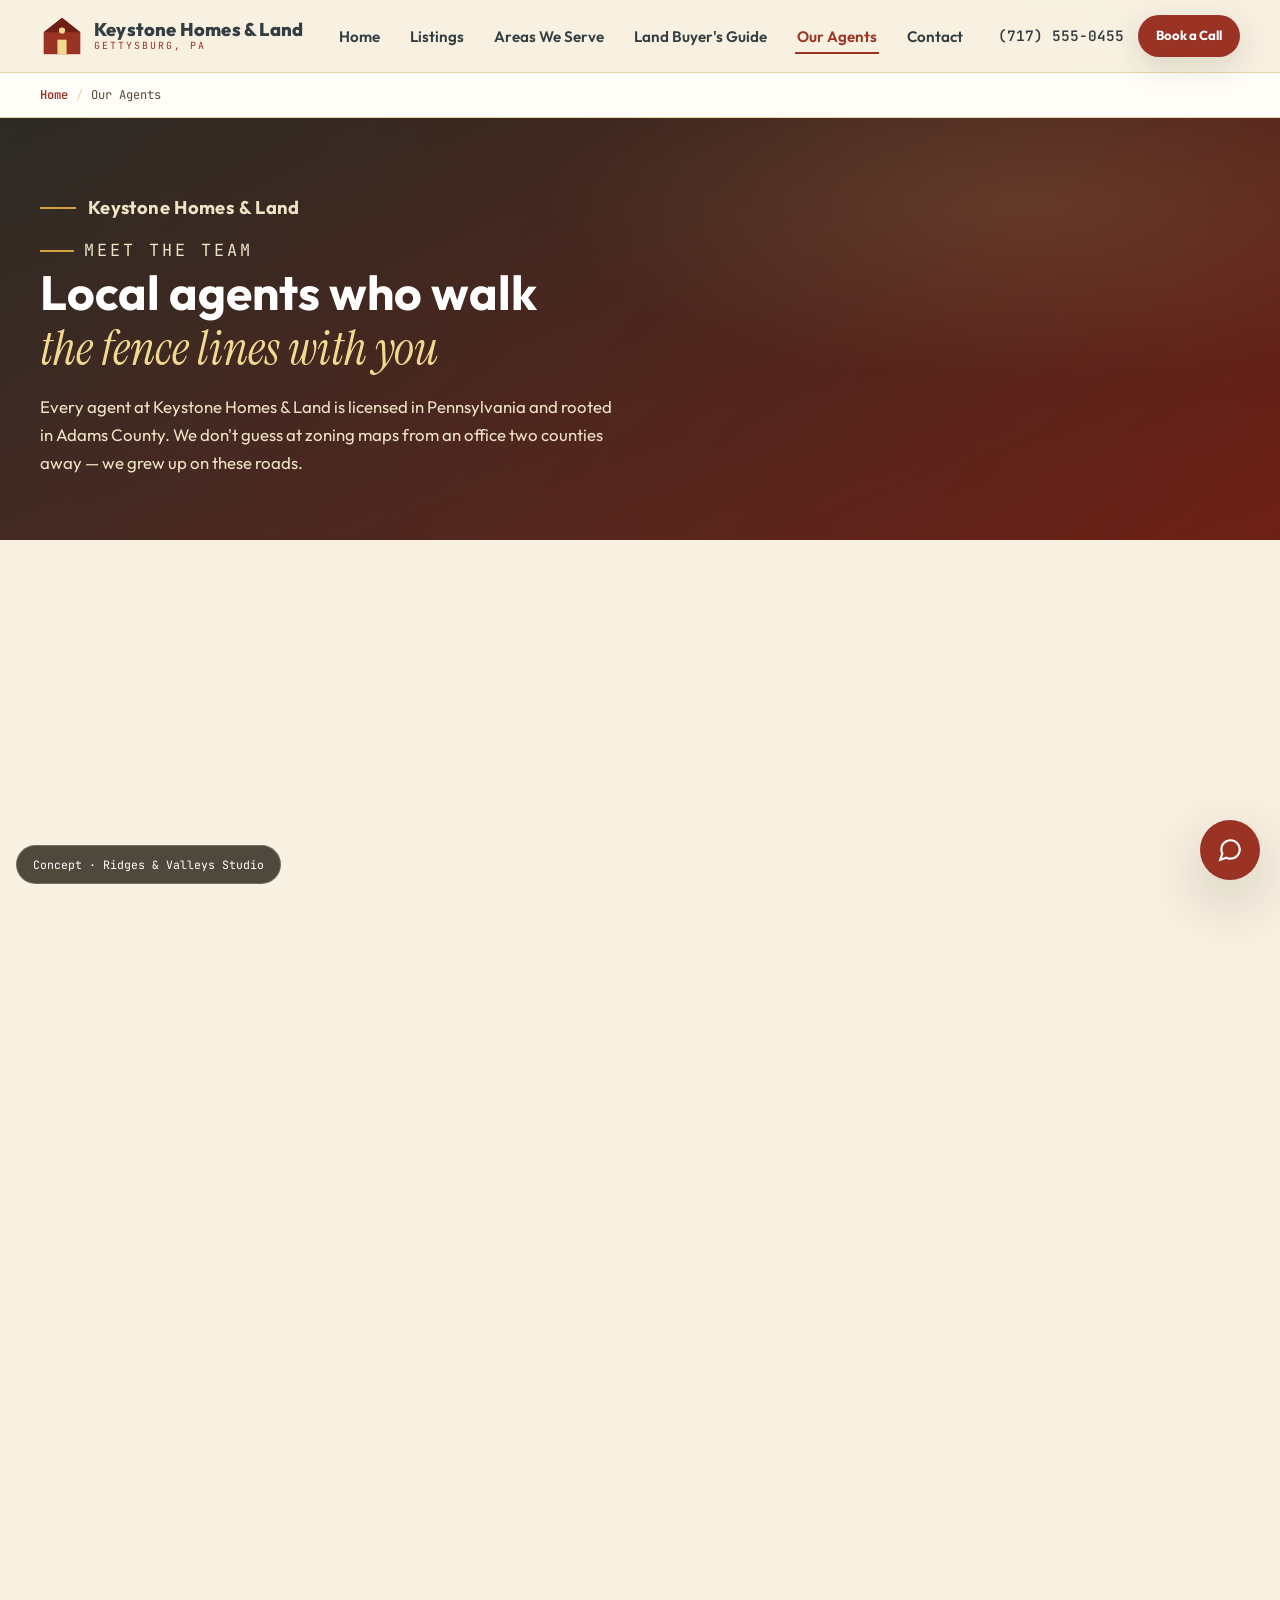
==== commit baa620ab: "Improve UX, SEO, accessibility, and load performance across the site Tighten the home hero to brand " ====
--- a/agents.html
+++ b/agents.html
@@ -3,6 +3,8 @@
 <head>
 <meta charset="UTF-8">
 <meta name="viewport" content="width=device-width, initial-scale=1.0">
+<meta name="theme-color" content="#9a3324">
+<meta name="robots" content="index,follow,max-image-preview:large">
 <title>Our Agents | Local Land &amp; Farm Realtors in Gettysburg, PA</title>
 <meta name="description" content="Meet the Keystone Homes & Land team — licensed farm, land and historic-property agents who grew up in Adams County and know the Gettysburg, PA countryside.">
 
@@ -10,10 +12,18 @@
 <meta property="og:type" content="website">
 <meta property="og:title" content="Our Agents | Local Land & Farm Realtors in Gettysburg, PA">
 <meta property="og:description" content="The licensed local agents behind Keystone Homes & Land — farm, land and historic-property specialists serving Gettysburg and Adams County, PA.">
+<meta property="og:site_name" content="Keystone Homes & Land">
+<meta property="og:locale" content="en_US">
+<meta property="og:url" content="https://matthummel-pa.github.io/realtor-keystone-homes-and-land-theme/agents.html">
+<meta property="og:image" content="https://commons.wikimedia.org/wiki/Special:FilePath/Cumberland_Valley_Pennsylvania.jpg?width=1200">
+<meta name="twitter:card" content="summary_large_image">
+<meta name="twitter:title" content="Our Agents | Local Land & Farm Realtors in Gettysburg, PA">
+<meta name="twitter:description" content="The licensed local agents behind Keystone Homes & Land — farm, land and historic-property specialists serving Gettysburg and Adams County, PA.">
+<meta name="twitter:image" content="https://commons.wikimedia.org/wiki/Special:FilePath/Cumberland_Valley_Pennsylvania.jpg?width=1200">
 
 <link rel="preconnect" href="https://fonts.googleapis.com">
 <link rel="preconnect" href="https://fonts.gstatic.com" crossorigin>
-<link href="https://fonts.googleapis.com/css2?family=Outfit:wght@300;400;500;600;700;800&family=Instrument+Serif:ital@0;1&family=JetBrains+Mono:wght@400;500;600;700&display=swap" rel="stylesheet">
+<link href="https://fonts.googleapis.com/css2?family=Instrument+Serif:ital@0;1&family=JetBrains+Mono:wght@500&family=Outfit:wght@400;600;700&display=swap" rel="stylesheet">
 <link rel="stylesheet" href="styles.css">
 
 <script type="application/ld+json">
@@ -23,7 +33,7 @@
   "@id":"https://matthummel-pa.github.io/realtor-keystone-homes-and-land-theme/#agency",
   "name":"Keystone Homes & Land",
   "url":"https://matthummel-pa.github.io/realtor-keystone-homes-and-land-theme/agents.html",
-  "image":"https://matthummel-pa.github.io/realtor-keystone-homes-and-land-theme/preview.jpg",
+  "image":"https://commons.wikimedia.org/wiki/Special:FilePath/Cumberland_Valley_Pennsylvania.jpg?width=1200",
   "telephone":"+1-717-555-0455",
   "email":"land@keystonehomesandland.test",
   "priceRange":"$$",
@@ -103,12 +113,12 @@
       <a class="btn btn-primary btn-sm" href="guide.html#schedule">Book a Call</a>
     </div>
 
-    <button class="hamburger" id="hamburgerBtn" aria-expanded="false" aria-controls="mobileNav" aria-label="Open menu">
+    <button type="button" class="hamburger" id="hamburgerBtn" aria-expanded="false" aria-controls="mobileNav" aria-label="Open menu">
       <span></span><span></span><span></span>
     </button>
   </div>
 
-  <nav class="mobile-nav" id="mobileNav" aria-label="Mobile">
+  <nav class="mobile-nav" id="mobileNav" aria-label="Mobile" hidden>
     <a href="index.html">Home</a>
     <a href="listings.html">Listings</a>
     <a href="areas.html">Areas We Serve</a>
@@ -131,6 +141,7 @@
 <!-- ============================= PAGE HERO ============================= -->
 <section class="page-hero">
   <div class="page-hero-inner">
+    <p class="hero-brand">Keystone Homes &amp; Land</p>
     <p class="hero-eyebrow">Meet The Team</p>
     <h1>Local agents who walk <em>the fence lines with you</em></h1>
     <p>Every agent at Keystone Homes &amp; Land is licensed in Pennsylvania and rooted in Adams County. We don't guess at zoning maps from an office two counties away — we grew up on these roads.</p>
@@ -234,7 +245,7 @@
         </div>
       </div>
       <div>
-        <h5>Office</h5>
+        <h2 class="footer-heading">Office</h2>
         <address>
           Keystone Homes &amp; Land<br>
           455 Old Harrisburg Road<br>
@@ -244,11 +255,11 @@
         </address>
       </div>
       <div>
-        <h5>Hours</h5>
+        <h2 class="footer-heading">Hours</h2>
         <p>Mon–Fri: 8:30am – 5:30pm<br>Saturday: 9:00am – 1:00pm<br>Sunday: By appointment</p>
       </div>
       <div>
-        <h5>Quick Links</h5>
+        <h2 class="footer-heading">Quick links</h2>
         <ul class="footer-links">
           <li><a href="index.html">Home</a></li>
           <li><a href="listings.html">Listings</a></li>
@@ -271,17 +282,17 @@
 </footer>
 
 <!-- ============================= CHAT WIDGET (SHARED) ============================= -->
-<button class="chat-fab" id="chatFab" aria-label="Open chat assistant" aria-expanded="false" aria-controls="chatWidget">
+<button type="button" class="chat-fab" id="chatFab" aria-label="Open chat assistant" aria-expanded="false" aria-controls="chatWidget">
   <svg viewBox="0 0 24 24" stroke-width="2"><path d="M21 11.5a8.38 8.38 0 01-.9 3.8 8.5 8.5 0 01-7.6 4.7 8.38 8.38 0 01-3.8-.9L3 21l1.9-5.7a8.38 8.38 0 01-.9-3.8 8.5 8.5 0 014.7-7.6 8.38 8.38 0 013.8-.9h.5a8.48 8.48 0 018 8v.5z"/></svg>
 </button>
-<div class="chat-widget" id="chatWidget" role="dialog" aria-label="Keystone chat assistant" aria-hidden="true">
+<div class="chat-widget" id="chatWidget" role="dialog" aria-modal="true" aria-labelledby="chatTitle" aria-hidden="true" hidden>
   <div class="chat-head">
-    <div><strong>Keystone Assistant</strong><br><span>Usually replies in minutes</span></div>
-    <button class="chat-close" id="chatCloseBtn" aria-label="Close chat">
+    <div><strong id="chatTitle">Keystone Assistant</strong><br><span>Usually replies in minutes</span></div>
+    <button type="button" class="chat-close" id="chatCloseBtn" aria-label="Close chat">
       <svg width="16" height="16" viewBox="0 0 24 24" fill="none" stroke="currentColor" stroke-width="2"><line x1="18" y1="6" x2="6" y2="18"/><line x1="6" y1="6" x2="18" y2="18"/></svg>
     </button>
   </div>
-  <div class="chat-body" id="chatBody">
+  <div class="chat-body" id="chatBody" aria-live="polite" aria-relevant="additions">
     <div class="chat-msg bot">Hi! I'm the Keystone concept assistant. Ask me about listings, financing, or booking a tour.</div>
   </div>
   <div class="chat-quick" id="chatQuick">
@@ -292,7 +303,7 @@
   </div>
 </div>
 
-<a href="#" class="concept-badge">Concept · Ridges &amp; Valleys Studio</a>
+<a href="https://ridgesandvalleys.com" class="concept-badge" rel="noopener">Concept · Ridges &amp; Valleys Studio</a>
 
 <script src="main.js" defer></script>
 </body>
--- a/styles.css
+++ b/styles.css
@@ -1,4 +1,5 @@
-/* ============================= VARIABLES ============================= */
+/* ============================= DESIGN TOKENS ============================= */
+/* Barn-red / wheat / cream system mirrors the Keystone brand mark. */
 :root{
   --barn-red:#9a3324;
   --barn-red-dark:#6f2015;
@@ -19,15 +20,17 @@
   --shadow-lg:0 20px 60px rgba(42,35,24,.22);
   --radius:14px;
   --radius-sm:8px;
-  --ff-head:'Outfit',sans-serif;
-  --ff-body:'Outfit',sans-serif;
-  --ff-serif:'Instrument Serif',serif;
-  --ff-mono:'JetBrains Mono',monospace;
+  --ff-head:'Outfit',system-ui,sans-serif;
+  --ff-body:'Outfit',system-ui,sans-serif;
+  --ff-serif:'Instrument Serif',Georgia,serif;
+  --ff-mono:'JetBrains Mono',ui-monospace,monospace;
   --maxw:1240px;
+  --header-h:72px;
+  --ease-out:cubic-bezier(.22,1,.36,1);
 }
 
 *,*::before,*::after{box-sizing:border-box;}
-html{scroll-behavior:smooth;}
+html{scroll-behavior:smooth;scroll-padding-top:calc(var(--header-h) + 12px);}
 @media(prefers-reduced-motion:reduce){
   html{scroll-behavior:auto;}
   *,*::before,*::after{animation-duration:.001ms !important;animation-iteration-count:1 !important;transition-duration:.001ms !important;scroll-behavior:auto !important;}
@@ -35,26 +38,36 @@
 body{
   margin:0;
   font-family:var(--ff-body);
-  background:var(--cream);
+  font-weight:400;
+  background:
+    radial-gradient(1200px 500px at 10% -10%,rgba(242,217,143,.35),transparent 60%),
+    radial-gradient(900px 420px at 100% 0%,rgba(154,51,36,.08),transparent 55%),
+    var(--cream);
   color:var(--ink);
-  line-height:1.6;
+  line-height:1.65;
   -webkit-font-smoothing:antialiased;
-}
-img{max-width:100%;display:block;}
+  text-rendering:optimizeLegibility;
+}
+img{max-width:100%;height:auto;display:block;}
 a{color:inherit;}
-h1,h2,h3,h4{font-family:var(--ff-head);margin:0 0 .5em;line-height:1.15;font-weight:700;color:var(--slate-dark);}
-p{margin:0 0 1em;}
+h1,h2,h3,h4{font-family:var(--ff-head);margin:0 0 .5em;line-height:1.15;font-weight:700;color:var(--slate-dark);text-wrap:balance;}
+p{margin:0 0 1em;text-wrap:pretty;}
 ul{margin:0;padding:0;list-style:none;}
 button{font-family:inherit;cursor:pointer;}
-input,select,textarea{font-family:inherit;}
+input,select,textarea{font-family:inherit;font-size:1rem;} /* 16px+ avoids iOS zoom on focus */
 
 .wrap{max-width:var(--maxw);margin:0 auto;padding:0 20px;}
+.lede{color:var(--ink-soft);font-size:1.05rem;max-width:46ch;}
 
 :focus-visible{
   outline:3px solid var(--barn-red);
   outline-offset:3px;
   border-radius:4px;
 }
+
+/* Soften non-essential paint work below the fold */
+.section{content-visibility:auto;contain-intrinsic-size:1px 720px;padding:76px 0;}
+.hero,.search-band{content-visibility:visible;}
 
 /* skip link */
 .skip-link{
@@ -150,7 +163,9 @@
   background:var(--white);border-bottom:1px solid var(--cream-darker);
   padding:10px 20px 20px;
 }
-.mobile-nav.open{display:flex;}
+.mobile-nav.open,
+.mobile-nav:not([hidden]){display:flex;}
+.mobile-nav[hidden]{display:none !important;}
 .mobile-nav a{
   display:block;padding:12px 4px;text-decoration:none;font-weight:600;
   color:var(--slate-dark);border-bottom:1px solid var(--cream-dark);
@@ -163,46 +178,85 @@
   .main-nav{display:block;}
   .header-cta{display:flex;}
   .hamburger{display:none;}
-}
+  .mobile-nav{display:none !important;}
+}
+
+/* Lock scroll when mobile menu or chat dialog is open */
+body.nav-open,
+body.chat-open{overflow:hidden;}
 
 /* ============================= HERO ============================= */
+/* Full-bleed photo plane; brand is the primary signal in the first viewport. */
 .hero{
-  position:relative;overflow:hidden;
-  background:
-    linear-gradient(160deg,rgba(42,35,24,.62),rgba(111,32,21,.55)),
-    linear-gradient(120deg,var(--slate-dark),var(--barn-red-dark));
+  position:relative;overflow:hidden;isolation:isolate;
+  min-height:min(88vh,760px);
+  display:flex;align-items:flex-end;
   color:var(--white);
-  padding:70px 0 90px;
+  padding:clamp(72px,14vh,120px) 0 clamp(56px,10vh,88px);
+  background:linear-gradient(120deg,var(--slate-dark),var(--barn-red-dark));
 }
 .hero-bg-photo{
   position:absolute;inset:0;width:100%;height:100%;object-fit:cover;
-  z-index:-2;opacity:.55;
-}
-.hero::after{
-  content:"";position:absolute;inset:0;z-index:-1;
-  background:repeating-linear-gradient(45deg,rgba(255,255,255,.035) 0 2px,transparent 2px 26px);
-  pointer-events:none;
-}
-.hero-inner{position:relative;max-width:var(--maxw);margin:0 auto;padding:0 20px;}
+  z-index:-2;
+  animation:heroZoom 18s var(--ease-out) both;
+}
+@keyframes heroZoom{
+  from{transform:scale(1.06);}
+  to{transform:scale(1);}
+}
+.hero-veil{
+  position:absolute;inset:0;z-index:-1;pointer-events:none;
+  background:
+    linear-gradient(105deg,rgba(42,35,24,.78) 0%,rgba(42,35,24,.45) 48%,rgba(111,32,21,.35) 100%),
+    linear-gradient(0deg,rgba(42,35,24,.55) 0%,transparent 42%);
+}
+.hero-inner{
+  position:relative;max-width:var(--maxw);margin:0 auto;padding:0 20px;width:100%;
+  animation:heroRise .9s var(--ease-out) both;
+}
+@keyframes heroRise{
+  from{opacity:0;transform:translateY(18px);}
+  to{opacity:1;transform:none;}
+}
+/* Brand-first: reads as the product name even with nav stripped */
+.hero-brand{
+  font-family:var(--ff-head);font-weight:700;font-size:clamp(1.35rem,3.2vw,1.85rem);
+  letter-spacing:.02em;color:#fff;margin:0 0 18px;
+  display:inline-flex;align-items:center;gap:12px;
+}
+.hero-brand::before{
+  content:"";width:36px;height:2px;background:var(--wheat);display:inline-block;flex:none;
+}
+.hero h1{
+  font-size:clamp(2.35rem,6.2vw,3.85rem);color:#fff;max-width:14ch;margin-bottom:.35em;
+  letter-spacing:-.02em;
+}
+.hero h1 em{
+  font-family:var(--ff-serif);font-style:italic;color:var(--wheat-light);font-weight:400;
+  display:inline;
+}
+.hero-sub{
+  font-size:1.08rem;max-width:38ch;color:var(--cream-dark);margin-bottom:28px;line-height:1.55;
+}
+.hero-cta{display:flex;flex-wrap:wrap;gap:12px;}
+
+/* Legacy class kept so interior pages / older markup still style correctly */
 .hero-eyebrow{
   font-family:var(--ff-mono);letter-spacing:3px;text-transform:uppercase;
   font-size:.75rem;color:var(--wheat-light);margin-bottom:16px;display:flex;align-items:center;gap:10px;
 }
 .hero-eyebrow::before{content:"";width:34px;height:2px;background:var(--wheat);display:inline-block;}
-.hero h1{
-  font-size:clamp(2.2rem,6vw,3.6rem);color:#fff;max-width:16ch;margin-bottom:.3em;
-}
-.hero h1 em{
-  font-family:var(--ff-serif);font-style:italic;color:var(--wheat-light);font-weight:400;
-}
-.hero-sub{
-  font-size:1.1rem;max-width:52ch;color:var(--cream-dark);margin-bottom:34px;
-}
+
+/* Search band (home) — interactive surface; card chrome is intentional */
+.search-band{padding-top:56px;}
+.listing-search,
 .hero-search{
-  background:rgba(255,253,248,.97);color:var(--ink);
-  border-radius:var(--radius);padding:20px;box-shadow:var(--shadow-lg);
+  background:var(--white);color:var(--ink);
+  border-radius:var(--radius);padding:22px;box-shadow:var(--shadow);
+  border:1px solid var(--cream-darker);
   display:grid;gap:14px;
 }
+.listing-search-row,
 .hero-search-row{
   display:grid;gap:12px;grid-template-columns:1fr;
 }
@@ -215,24 +269,53 @@
 }
 .field select,.field input,.field textarea{
   padding:12px 12px;border-radius:var(--radius-sm);border:1.5px solid var(--cream-darker);
-  background:var(--white);font-size:.95rem;color:var(--ink);
-}
-.field select:focus,.field input:focus,.field textarea:focus{border-color:var(--barn-red);}
+  background:var(--white);font-size:1rem;color:var(--ink);
+}
+.field select:focus,.field input:focus,.field textarea:focus{
+  border-color:var(--barn-red);outline:none;box-shadow:0 0 0 3px rgba(154,51,36,.18);
+}
 @media(min-width:720px){
+  .listing-search-row,
   .hero-search-row{grid-template-columns:repeat(4,1fr);}
 }
+.listing-search-actions,
 .hero-search-actions{display:flex;justify-content:flex-end;}
-.hero-stats{
-  display:flex;flex-wrap:wrap;gap:28px;margin-top:38px;
-}
-.hero-stat strong{
-  display:block;font-family:var(--ff-mono);font-size:1.6rem;color:var(--wheat-light);
-}
-.hero-stat span{font-size:.82rem;color:var(--cream-dark);}
+
+/* Editorial explore links — no card chrome */
+.explore-list{
+  display:grid;gap:0;border-top:1px solid var(--cream-darker);
+}
+.explore-list a{
+  display:grid;gap:6px;grid-template-columns:1fr;align-items:baseline;
+  padding:22px 4px;text-decoration:none;color:inherit;
+  border-bottom:1px solid var(--cream-darker);
+  transition:background .2s ease,padding-left .25s var(--ease-out);
+}
+.explore-list a:hover,
+.explore-list a:focus-visible{
+  background:rgba(255,253,248,.7);padding-left:10px;
+}
+.explore-label{
+  font-family:var(--ff-head);font-weight:700;font-size:1.2rem;color:var(--slate-dark);
+}
+.explore-copy{color:var(--ink-soft);font-size:.95rem;max-width:62ch;}
+.explore-cta{
+  font-weight:700;color:var(--barn-red);font-size:.9rem;margin-top:4px;
+}
+@media(min-width:800px){
+  .explore-list a{
+    grid-template-columns:minmax(160px,220px) 1fr auto;
+    gap:24px;align-items:center;
+  }
+  .explore-cta{margin-top:0;}
+}
 
 /* ============================= SECTION HEADERS ============================= */
-.section{padding:76px 0;}
-.section-alt{background:var(--white);}
+.section-alt{
+  background:
+    linear-gradient(180deg,rgba(255,253,248,.92),rgba(255,253,248,.98)),
+    var(--white);
+}
 .section-head{max-width:640px;margin:0 auto 44px;text-align:center;}
 .section-head.left{margin:0 0 44px;text-align:left;}
 .eyebrow{
@@ -243,8 +326,12 @@
 .section-head h2{font-size:clamp(1.7rem,4vw,2.5rem);}
 .section-head p{color:var(--ink-soft);font-size:1.05rem;}
 
-.reveal{opacity:0;transform:translateY(24px);transition:opacity .7s ease,transform .7s ease;}
+.reveal{opacity:0;transform:translateY(20px);transition:opacity .75s var(--ease-out),transform .75s var(--ease-out);}
 .reveal.in-view{opacity:1;transform:translateY(0);}
+@media(prefers-reduced-motion:reduce){
+  .reveal{opacity:1;transform:none;transition:none;}
+  .hero-bg-photo,.hero-inner{animation:none;}
+}
 
 /* ============================= WHY KEYSTONE ============================= */
 .why-grid{
@@ -254,7 +341,7 @@
   .why-grid{grid-template-columns:1.1fr .9fr;align-items:center;}
 }
 .why-photo{
-  border-radius:var(--radius);overflow:hidden;box-shadow:var(--shadow-lg);
+  margin:0;border-radius:var(--radius);overflow:hidden;box-shadow:var(--shadow-lg);
   border:6px solid var(--white);position:relative;
 }
 .why-photo img{width:100%;height:340px;object-fit:cover;}
@@ -264,16 +351,17 @@
   flex:none;width:44px;height:44px;border-radius:50%;background:var(--wheat-light);
   display:flex;align-items:center;justify-content:center;color:var(--barn-red-dark);
 }
-.why-item h4{margin-bottom:2px;font-size:1.02rem;}
+.why-item h3,.why-item h4{margin-bottom:2px;font-size:1.02rem;}
 .why-item p{margin:0;color:var(--ink-soft);font-size:.94rem;}
+.why-actions{margin-top:22px;}
 
 .stat-strip{
   margin-top:56px;display:grid;gap:20px;grid-template-columns:repeat(2,1fr);
   background:var(--slate-dark);color:var(--cream);border-radius:var(--radius);
-  padding:36px 24px;
+  padding:36px 24px;list-style:none;
 }
 @media(min-width:720px){.stat-strip{grid-template-columns:repeat(4,1fr);}}
-.stat-strip div{text-align:center;}
+.stat-strip li,.stat-strip > div{text-align:center;}
 .stat-strip strong{
   display:block;font-family:var(--ff-mono);font-size:2rem;color:var(--wheat-light);
 }
@@ -535,20 +623,26 @@
 .agent-phone{font-family:var(--ff-mono);font-size:.86rem;font-weight:600;display:block;margin-top:8px;}
 
 /* ============================= TESTIMONIALS ============================= */
-.testi-grid{display:grid;gap:24px;grid-template-columns:1fr;}
-@media(min-width:800px){.testi-grid{grid-template-columns:repeat(3,1fr);}}
+.testi-grid{display:grid;gap:28px;grid-template-columns:1fr;}
+@media(min-width:800px){.testi-grid{grid-template-columns:repeat(3,1fr);gap:36px;}}
+/* Semantic figure/blockquote — light chrome, not cards */
+.testi,
 .testi-card{
-  background:var(--white);border-radius:var(--radius);padding:26px;box-shadow:var(--shadow);
-  border-top:4px solid var(--wheat);
+  margin:0;padding:8px 0 0;
+  border-top:3px solid var(--wheat);
+  background:transparent;box-shadow:none;border-radius:0;
 }
 .stars{display:flex;gap:3px;margin-bottom:12px;}
 .stars svg{width:17px;height:17px;fill:var(--wheat);}
+.testi blockquote{margin:0 0 16px;}
+.testi blockquote p,
 .testi-quote{
-  font-family:var(--ff-serif);font-style:italic;font-size:1.3rem;color:var(--slate-dark);
-  line-height:1.4;margin-bottom:16px;
-}
-.testi-name{font-weight:700;font-size:.92rem;}
-.testi-loc{font-family:var(--ff-mono);font-size:.76rem;color:var(--ink-soft);}
+  font-family:var(--ff-serif);font-style:italic;font-size:clamp(1.15rem,2vw,1.35rem);color:var(--slate-dark);
+  line-height:1.4;margin:0;
+}
+.testi figcaption{display:grid;gap:2px;}
+.testi-name{font-weight:700;font-size:.92rem;display:block;}
+.testi-loc{font-family:var(--ff-mono);font-size:.76rem;color:var(--ink-soft);display:block;}
 
 /* ============================= FOOTER ============================= */
 .site-footer{
@@ -560,8 +654,9 @@
 @media(min-width:760px){.footer-grid{grid-template-columns:1.4fr 1fr 1fr 1fr;}}
 .footer-brand{display:flex;gap:10px;align-items:center;margin-bottom:14px;}
 .footer-brand strong{color:#fff;font-size:1.15rem;}
-.site-footer h5{
-  color:#fff;font-family:var(--ff-mono);font-size:.78rem;text-transform:uppercase;letter-spacing:1.6px;margin-bottom:14px;
+.site-footer h5,
+.footer-heading{
+  color:#fff;font-family:var(--ff-mono);font-size:.78rem;text-transform:uppercase;letter-spacing:1.6px;margin:0 0 14px;font-weight:700;
 }
 .site-footer p{font-size:.88rem;color:var(--cream-dark);}
 .site-footer address{font-style:normal;font-size:.88rem;color:var(--cream-dark);line-height:1.6;}
@@ -595,7 +690,9 @@
   background:var(--white);border-radius:var(--radius);box-shadow:var(--shadow-lg);
   display:none;flex-direction:column;overflow:hidden;border:1px solid var(--cream-darker);
 }
-.chat-widget.open{display:flex;}
+.chat-widget.open,
+.chat-widget:not([hidden]){display:flex;}
+.chat-widget[hidden]{display:none !important;}
 .chat-head{
   background:var(--barn-red);color:#fff;padding:14px 16px;display:flex;justify-content:space-between;align-items:center;
 }
@@ -641,23 +738,26 @@
 }
 
 /* ============================= ADDED: MULTI-PAGE COMPONENTS ============================= */
-/* Interior page hero (smaller than the home hero) */
+/* Interior page hero — brand line first, then page title */
 .page-hero{
   position:relative;overflow:hidden;
   background:
-    linear-gradient(160deg,rgba(42,35,24,.66),rgba(111,32,21,.58)),
+    linear-gradient(160deg,rgba(42,35,24,.72),rgba(111,32,21,.58)),
     linear-gradient(120deg,var(--slate-dark),var(--barn-red-dark));
-  color:var(--white);padding:52px 0 58px;
+  color:var(--white);padding:clamp(48px,8vh,72px) 0 clamp(48px,8vh,64px);
 }
 .page-hero::after{
   content:"";position:absolute;inset:0;z-index:0;
-  background:repeating-linear-gradient(45deg,rgba(255,255,255,.035) 0 2px,transparent 2px 26px);
+  background:radial-gradient(800px 300px at 80% 20%,rgba(242,217,143,.12),transparent 60%);
   pointer-events:none;
 }
 .page-hero-inner{position:relative;z-index:1;max-width:var(--maxw);margin:0 auto;padding:0 20px;}
-.page-hero h1{font-size:clamp(1.9rem,5vw,3rem);color:#fff;max-width:20ch;margin-bottom:.35em;}
+.page-hero .hero-brand{
+  font-size:1.15rem;margin-bottom:14px;
+}
+.page-hero h1{font-size:clamp(1.9rem,5vw,3rem);color:#fff;max-width:18ch;margin-bottom:.35em;}
 .page-hero h1 em{font-family:var(--ff-serif);font-style:italic;color:var(--wheat-light);font-weight:400;}
-.page-hero p{font-size:1.05rem;color:var(--cream-dark);max-width:60ch;margin-bottom:0;}
+.page-hero p{font-size:1.05rem;color:var(--cream-dark);max-width:52ch;margin-bottom:0;}
 
 /* Breadcrumb */
 .breadcrumb{background:var(--white);border-bottom:1px solid var(--cream-darker);}
@@ -737,14 +837,27 @@
 .nearby-card h4{margin-bottom:6px;font-size:1.02rem;color:var(--barn-red-dark);}
 .nearby-card p{margin:0;font-size:.88rem;color:var(--ink-soft);}
 
-/* FAQ */
+/* FAQ — details/summary for progressive disclosure when available */
 .faq-list{max-width:820px;margin:0 auto;display:grid;gap:14px;}
 .faq-item{
   background:var(--white);border:1px solid var(--cream-darker);border-radius:var(--radius);
-  padding:20px 22px;box-shadow:var(--shadow);
-}
-.faq-item h3{font-size:1.05rem;margin-bottom:6px;color:var(--barn-red-dark);}
-.faq-item p{margin:0;color:var(--ink-soft);font-size:.94rem;}
+  padding:0;box-shadow:var(--shadow);overflow:hidden;
+}
+.faq-item h3,
+.faq-item summary{
+  font-size:1.05rem;margin:0;color:var(--barn-red-dark);font-weight:700;
+  padding:18px 22px;cursor:pointer;list-style:none;
+  font-family:var(--ff-head);
+}
+.faq-item summary::-webkit-details-marker{display:none;}
+.faq-item summary::after{
+  content:"+";float:right;font-weight:700;color:var(--wheat-dark);
+}
+.faq-item[open] summary::after{content:"–";}
+.faq-item p{margin:0;padding:0 22px 18px;color:var(--ink-soft);font-size:.94rem;}
+.faq-item:not(details){padding:20px 22px;}
+.faq-item:not(details) h3{padding:0;margin-bottom:6px;}
+.faq-item:not(details) p{padding:0;}
 
 /* Contact layout */
 .contact-grid{display:grid;gap:34px;grid-template-columns:1fr;}
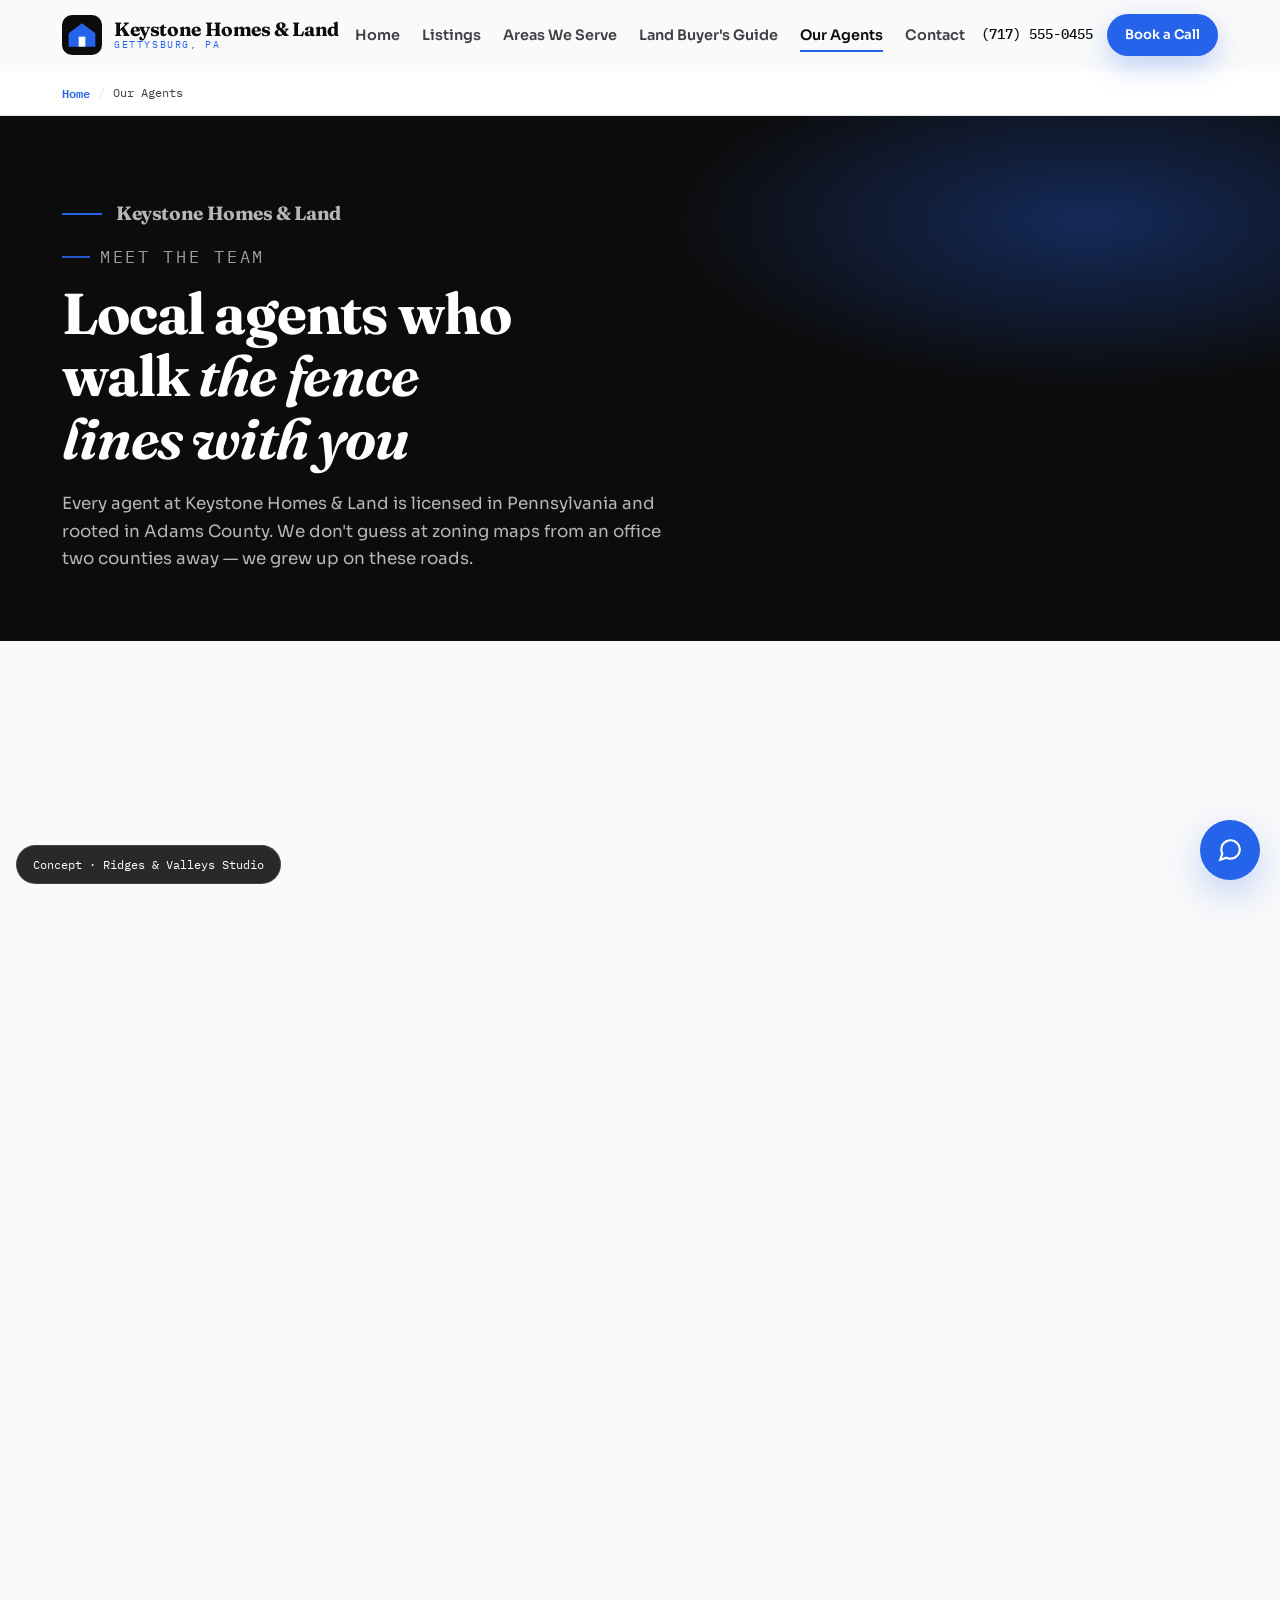
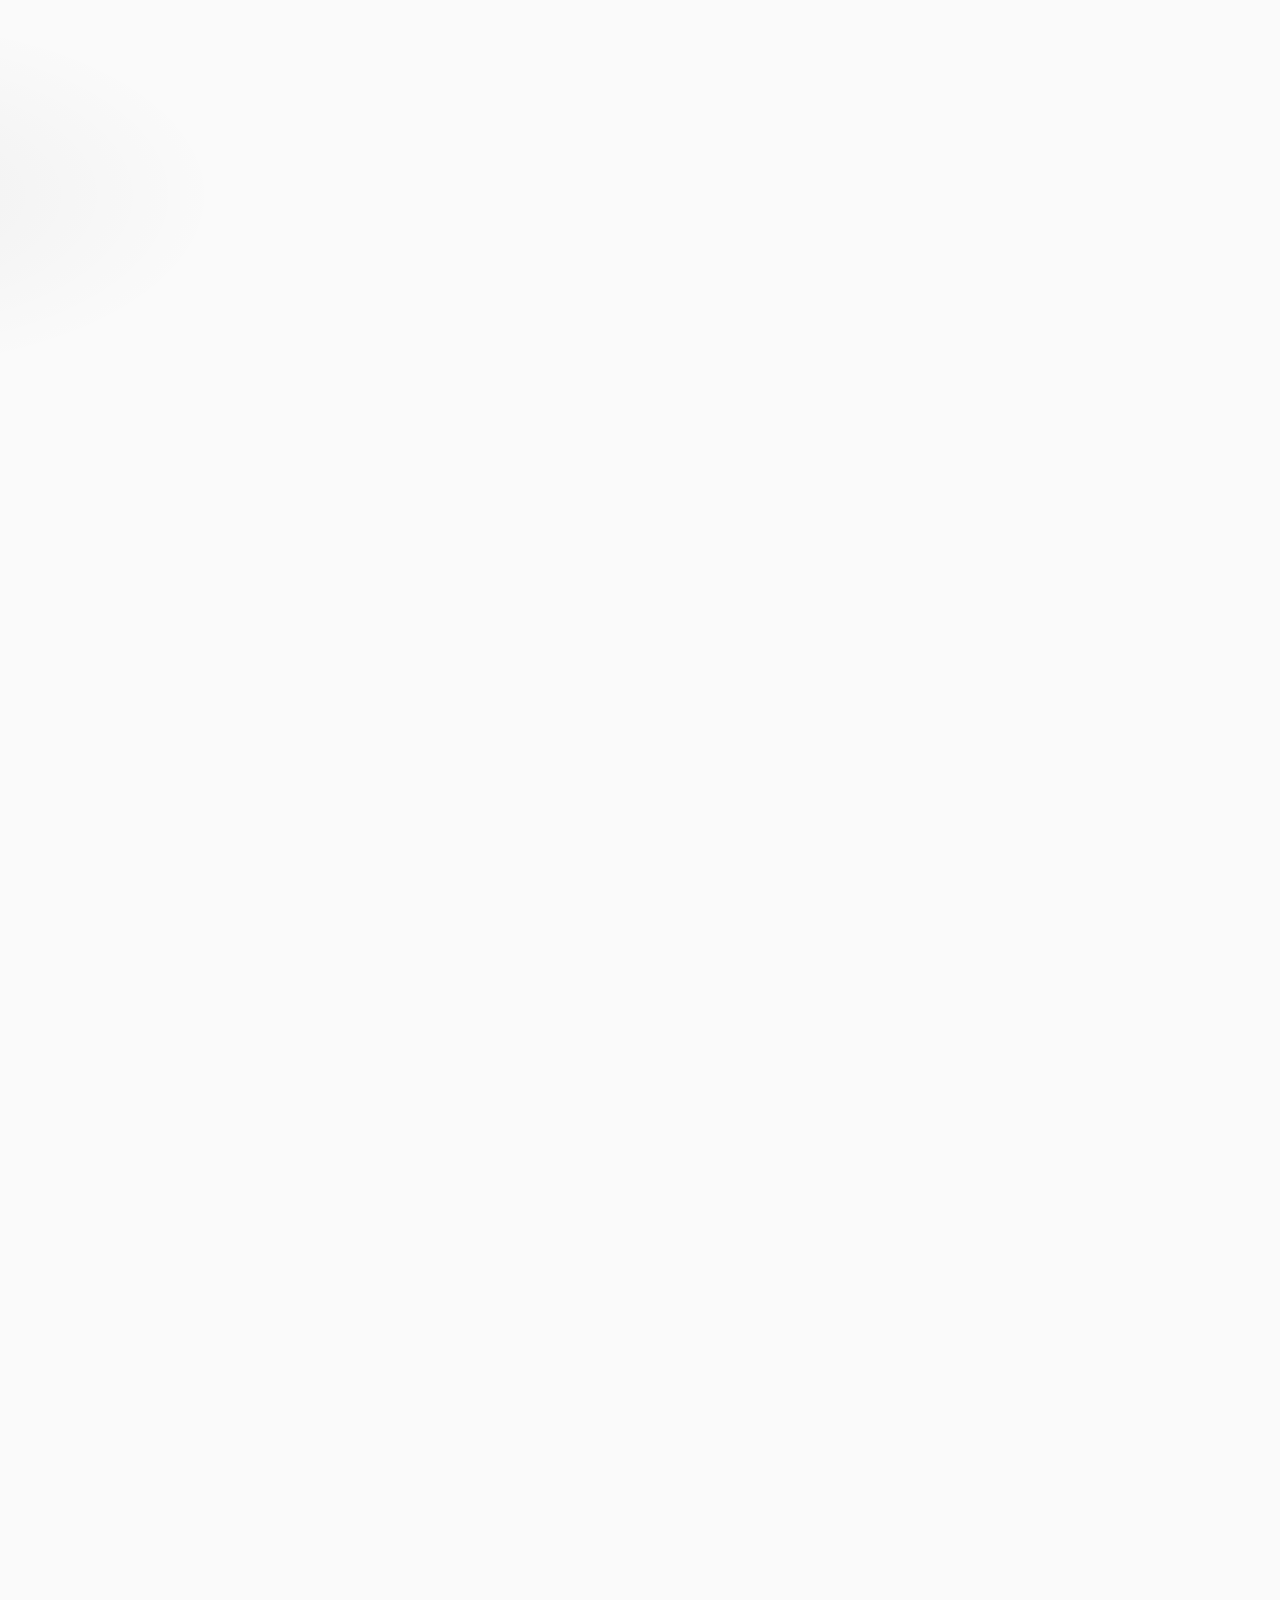
==== commit 02e06cbf: "Redesign site with modern realtor system and agent tools Replace the barn-red studio palette with in" ====
--- a/agents.html
+++ b/agents.html
@@ -3,7 +3,7 @@
 <head>
 <meta charset="UTF-8">
 <meta name="viewport" content="width=device-width, initial-scale=1.0">
-<meta name="theme-color" content="#9a3324">
+<meta name="theme-color" content="#2563eb">
 <meta name="robots" content="index,follow,max-image-preview:large">
 <title>Our Agents | Local Land &amp; Farm Realtors in Gettysburg, PA</title>
 <meta name="description" content="Meet the Keystone Homes & Land team — licensed farm, land and historic-property agents who grew up in Adams County and know the Gettysburg, PA countryside.">
@@ -15,15 +15,15 @@
 <meta property="og:site_name" content="Keystone Homes & Land">
 <meta property="og:locale" content="en_US">
 <meta property="og:url" content="https://matthummel-pa.github.io/realtor-keystone-homes-and-land-theme/agents.html">
-<meta property="og:image" content="https://commons.wikimedia.org/wiki/Special:FilePath/Cumberland_Valley_Pennsylvania.jpg?width=1200">
+<meta property="og:image" content="https://images.unsplash.com/photo-1600585154340-be6161a56a0c?auto=format&fit=crop&w=1200&q=80">
 <meta name="twitter:card" content="summary_large_image">
 <meta name="twitter:title" content="Our Agents | Local Land & Farm Realtors in Gettysburg, PA">
 <meta name="twitter:description" content="The licensed local agents behind Keystone Homes & Land — farm, land and historic-property specialists serving Gettysburg and Adams County, PA.">
-<meta name="twitter:image" content="https://commons.wikimedia.org/wiki/Special:FilePath/Cumberland_Valley_Pennsylvania.jpg?width=1200">
+<meta name="twitter:image" content="https://images.unsplash.com/photo-1600585154340-be6161a56a0c?auto=format&fit=crop&w=1200&q=80">
 
 <link rel="preconnect" href="https://fonts.googleapis.com">
 <link rel="preconnect" href="https://fonts.gstatic.com" crossorigin>
-<link href="https://fonts.googleapis.com/css2?family=Instrument+Serif:ital@0;1&family=JetBrains+Mono:wght@500&family=Outfit:wght@400;600;700&display=swap" rel="stylesheet">
+<link href="https://fonts.googleapis.com/css2?family=Fraunces:opsz,wght@9..144,600;9..144,700&family=IBM+Plex+Mono:wght@500&family=Sora:wght@400;600;700&display=swap" rel="stylesheet">
 <link rel="stylesheet" href="styles.css">
 
 <script type="application/ld+json">
@@ -33,7 +33,7 @@
   "@id":"https://matthummel-pa.github.io/realtor-keystone-homes-and-land-theme/#agency",
   "name":"Keystone Homes & Land",
   "url":"https://matthummel-pa.github.io/realtor-keystone-homes-and-land-theme/agents.html",
-  "image":"https://commons.wikimedia.org/wiki/Special:FilePath/Cumberland_Valley_Pennsylvania.jpg?width=1200",
+  "image":"https://images.unsplash.com/photo-1600585154340-be6161a56a0c?auto=format&fit=crop&w=1200&q=80",
   "telephone":"+1-717-555-0455",
   "email":"land@keystonehomesandland.test",
   "priceRange":"$$",
@@ -86,10 +86,9 @@
   <div class="header-inner">
     <a href="index.html" class="brand" aria-label="Keystone Homes & Land, home">
       <svg class="brand-mark" viewBox="0 0 48 48" fill="none" aria-hidden="true">
-        <path d="M24 4 L44 20 V44 H4 V20 Z" fill="#9a3324"/>
-        <path d="M24 4 L44 20 H4 Z" fill="#6f2015"/>
-        <rect x="19" y="28" width="10" height="16" fill="#f2d98f"/>
-        <circle cx="24" cy="18" r="3.4" fill="#f2d98f"/>
+        <rect width="48" height="48" rx="12" fill="#0c0c0c"/>
+        <path d="M24 10 L40 22 V38 H8 V22 Z" fill="#2563eb"/>
+        <rect x="20" y="26" width="8" height="12" fill="#fafafa"/>
       </svg>
       <span class="brand-text">
         <strong>Keystone Homes &amp; Land</strong>
@@ -159,21 +158,21 @@
     <div class="wrap">
       <div class="agent-grid">
         <div class="agent-card reveal">
-          <div class="agent-avatar" style="background:var(--barn-red);">DK</div>
+          <div class="agent-avatar" style="background:var(--accent);">DK</div>
           <h4>Dale Kuhn</h4>
           <p class="agent-title">Broker / Farm &amp; Land Specialist</p>
           <p>28 years walking Adams County fence lines. If it has acreage, Dale has probably sold a piece of it — from Tyrone Township grain farms to Menallen orchards. He handles perc, easements and clean-and-green day in, day out.</p>
           <a class="agent-phone" href="tel:+17175550461">(717) 555-0461</a>
         </div>
         <div class="agent-card reveal">
-          <div class="agent-avatar" style="background:var(--slate-dark);">RM</div>
+          <div class="agent-avatar" style="background:var(--ink);">RM</div>
           <h4>Renee Musselman</h4>
           <p class="agent-title">Historic &amp; Residential Agent</p>
           <p>Specializes in century farmhouses and in-town historic homes near the battlefield district. Renee knows stone foundations, log cores and the honest cost of restoring a Franklin Township homestead.</p>
           <a class="agent-phone" href="tel:+17175550468">(717) 555-0468</a>
         </div>
         <div class="agent-card reveal">
-          <div class="agent-avatar" style="background:var(--wheat-dark);">TB</div>
+          <div class="agent-avatar" style="background:var(--success);">TB</div>
           <h4>Trey Bushey</h4>
           <p class="agent-title">Land &amp; New-Buyer Agent</p>
           <p>Grew up on a Straban Township dairy farm — now helps first-time land buyers ask the right questions about wells, septic and access before they fall in love with a view.</p>
@@ -230,10 +229,9 @@
       <div>
         <div class="footer-brand">
           <svg width="34" height="34" viewBox="0 0 48 48" fill="none" aria-hidden="true">
-            <path d="M24 4 L44 20 V44 H4 V20 Z" fill="#9a3324"/>
-            <path d="M24 4 L44 20 H4 Z" fill="#6f2015"/>
-            <rect x="19" y="28" width="10" height="16" fill="#f2d98f"/>
-            <circle cx="24" cy="18" r="3.4" fill="#f2d98f"/>
+            <rect width="48" height="48" rx="12" fill="#2563eb"/>
+            <path d="M24 10 L40 22 V38 H8 V22 Z" fill="#0c0c0c"/>
+            <rect x="20" y="26" width="8" height="12" fill="#fafafa"/>
           </svg>
           <strong>Keystone Homes &amp; Land</strong>
         </div>
--- a/styles.css
+++ b/styles.css
@@ -1,48 +1,51 @@
-/* ============================= DESIGN TOKENS ============================= */
-/* Barn-red / wheat / cream system mirrors the Keystone brand mark. */
+/* =========================================================================
+   Keystone Homes & Land — design system
+   Direction: contemporary realtor (ink + paper + cobalt), bold serif display,
+   photographic product. Not tied to the original barn-red studio palette.
+   ========================================================================= */
+
 :root{
-  --barn-red:#9a3324;
-  --barn-red-dark:#6f2015;
-  --barn-red-light:#c14a34;
-  --wheat:#d7a340;
-  --wheat-light:#f2d98f;
-  --wheat-dark:#a97a1f;
-  --slate:#4d5a5e;
-  --slate-dark:#333e42;
-  --cream:#f8f1e2;
-  --cream-dark:#efe3c6;
-  --cream-darker:#e5d5ab;
-  --ink:#2a2318;
-  --ink-soft:#564a37;
-  --white:#fffdf8;
-  --green-field:#5c6f3e;
-  --shadow:0 10px 30px rgba(42,35,24,.14);
-  --shadow-lg:0 20px 60px rgba(42,35,24,.22);
-  --radius:14px;
-  --radius-sm:8px;
-  --ff-head:'Outfit',system-ui,sans-serif;
-  --ff-body:'Outfit',system-ui,sans-serif;
-  --ff-serif:'Instrument Serif',Georgia,serif;
-  --ff-mono:'JetBrains Mono',ui-monospace,monospace;
-  --maxw:1240px;
-  --header-h:72px;
-  --ease-out:cubic-bezier(.22,1,.36,1);
+  --ink:#0c0c0c;
+  --ink-soft:#3f3f46;
+  --ink-faint:#71717a;
+  --paper:#fafafa;
+  --paper-2:#f4f4f5;
+  --paper-3:#ececef;
+  --line:#e4e4e7;
+  --white:#ffffff;
+  --accent:#2563eb;
+  --accent-dark:#1d4ed8;
+  --accent-soft:#dbeafe;
+  --accent-glow:rgba(37,99,235,.28);
+  --success:#059669;
+  --warn:#d97706;
+  --shadow:0 12px 40px rgba(12,12,12,.08);
+  --shadow-lg:0 28px 80px rgba(12,12,12,.16);
+  --radius:18px;
+  --radius-sm:10px;
+  --ff-display:"Fraunces",Georgia,"Times New Roman",serif;
+  --ff-body:"Sora",system-ui,sans-serif;
+  --ff-mono:"IBM Plex Mono",ui-monospace,monospace;
+  --maxw:1200px;
+  --header-h:74px;
+  --ease:cubic-bezier(.22,1,.36,1);
 }
 
 *,*::before,*::after{box-sizing:border-box;}
-html{scroll-behavior:smooth;scroll-padding-top:calc(var(--header-h) + 12px);}
+html{scroll-behavior:smooth;scroll-padding-top:calc(var(--header-h) + 16px);}
 @media(prefers-reduced-motion:reduce){
   html{scroll-behavior:auto;}
   *,*::before,*::after{animation-duration:.001ms !important;animation-iteration-count:1 !important;transition-duration:.001ms !important;scroll-behavior:auto !important;}
 }
+
 body{
   margin:0;
   font-family:var(--ff-body);
   font-weight:400;
   background:
-    radial-gradient(1200px 500px at 10% -10%,rgba(242,217,143,.35),transparent 60%),
-    radial-gradient(900px 420px at 100% 0%,rgba(154,51,36,.08),transparent 55%),
-    var(--cream);
+    radial-gradient(900px 420px at 100% -10%,rgba(37,99,235,.08),transparent 55%),
+    radial-gradient(700px 360px at -10% 20%,rgba(12,12,12,.04),transparent 50%),
+    var(--paper);
   color:var(--ink);
   line-height:1.65;
   -webkit-font-smoothing:antialiased;
@@ -50,109 +53,139 @@
 }
 img{max-width:100%;height:auto;display:block;}
 a{color:inherit;}
-h1,h2,h3,h4{font-family:var(--ff-head);margin:0 0 .5em;line-height:1.15;font-weight:700;color:var(--slate-dark);text-wrap:balance;}
+/* Bold serif headlines — one color (ink). No multi-tone display accents. */
+h1,h2,h3,h4,.display{
+  font-family:var(--ff-display);
+  margin:0 0 .45em;
+  line-height:1.08;
+  font-weight:700;
+  color:var(--ink);
+  letter-spacing:-.02em;
+  text-wrap:balance;
+}
 p{margin:0 0 1em;text-wrap:pretty;}
 ul{margin:0;padding:0;list-style:none;}
 button{font-family:inherit;cursor:pointer;}
-input,select,textarea{font-family:inherit;font-size:1rem;} /* 16px+ avoids iOS zoom on focus */
-
-.wrap{max-width:var(--maxw);margin:0 auto;padding:0 20px;}
-.lede{color:var(--ink-soft);font-size:1.05rem;max-width:46ch;}
+input,select,textarea{font-family:inherit;font-size:1rem;}
+
+.wrap{max-width:var(--maxw);margin:0 auto;padding:0 22px;}
+.lede{color:var(--ink-soft);font-size:1.05rem;max-width:48ch;}
 
 :focus-visible{
-  outline:3px solid var(--barn-red);
+  outline:3px solid var(--accent);
   outline-offset:3px;
   border-radius:4px;
 }
 
-/* Soften non-essential paint work below the fold */
-.section{content-visibility:auto;contain-intrinsic-size:1px 720px;padding:76px 0;}
-.hero,.search-band{content-visibility:visible;}
-
-/* skip link */
+.section{padding:88px 0;content-visibility:auto;contain-intrinsic-size:1px 780px;}
+.hero,.intent-band,.search-band{content-visibility:visible;}
+.section-alt{background:var(--white);}
+.section-ink{
+  background:var(--ink);color:var(--paper);
+}
+.section-ink h2,.section-ink h3{color:var(--white);}
+.section-ink .lede,.section-ink p{color:rgba(250,250,250,.72);}
+
+.section-head{max-width:640px;margin:0 auto 48px;text-align:center;}
+.section-head.left{margin:0 0 40px;text-align:left;}
+.eyebrow{
+  font-family:var(--ff-mono);letter-spacing:.18em;text-transform:uppercase;font-size:.72rem;
+  color:var(--accent);font-weight:500;display:inline-flex;align-items:center;gap:10px;margin-bottom:14px;
+}
+.eyebrow::before{content:"";width:22px;height:2px;background:var(--accent);}
+.section-head h2{font-size:clamp(2rem,4.5vw,3rem);}
+.section-head p{color:var(--ink-soft);font-size:1.05rem;}
+
+.reveal{opacity:0;transform:translateY(22px);transition:opacity .8s var(--ease),transform .8s var(--ease);}
+.reveal.in-view{opacity:1;transform:none;}
+@media(prefers-reduced-motion:reduce){
+  .reveal{opacity:1;transform:none;transition:none;}
+  .hero-media img,.hero-inner{animation:none !important;}
+}
+
+.visually-hidden{
+  position:absolute;width:1px;height:1px;padding:0;margin:-1px;overflow:hidden;
+  clip:rect(0,0,0,0);white-space:nowrap;border:0;
+}
+
+/* ============================= SKIP / HEADER ============================= */
 .skip-link{
   position:absolute;left:-999px;top:0;
-  background:var(--barn-red);color:#fff;padding:12px 20px;
+  background:var(--accent);color:#fff;padding:12px 20px;
   z-index:10000;border-radius:0 0 8px 0;font-weight:600;text-decoration:none;
 }
 .skip-link:focus{left:0;}
 
-/* ============================= HEADER ============================= */
 .site-header{
   position:sticky;top:0;z-index:900;
-  background:rgba(248,241,226,.92);
-  backdrop-filter:blur(8px);
-  border-bottom:1px solid var(--cream-darker);
-  transition:box-shadow .25s ease;
-}
-.site-header.scrolled{box-shadow:0 6px 20px rgba(42,35,24,.12);}
+  background:rgba(250,250,250,.86);
+  backdrop-filter:blur(14px) saturate(1.2);
+  border-bottom:1px solid transparent;
+  transition:border-color .25s,box-shadow .25s,background .25s;
+}
+.site-header.scrolled{
+  border-color:var(--line);
+  box-shadow:0 8px 30px rgba(12,12,12,.06);
+  background:rgba(255,255,255,.92);
+}
 .header-inner{
   display:flex;align-items:center;justify-content:space-between;
-  padding:14px 20px;max-width:var(--maxw);margin:0 auto;
-  gap:16px;
+  padding:14px 22px;max-width:var(--maxw);margin:0 auto;gap:16px;
 }
 .brand{
-  display:flex;align-items:center;gap:10px;
-  text-decoration:none;color:var(--slate-dark);
-}
-.brand-mark{
-  width:44px;height:44px;flex:none;
-}
-.brand-text{
-  display:flex;flex-direction:column;line-height:1.1;
-}
+  display:flex;align-items:center;gap:12px;
+  text-decoration:none;color:var(--ink);
+}
+.brand-mark{width:40px;height:40px;flex:none;}
+.brand-text{display:flex;flex-direction:column;line-height:1.1;}
 .brand-text strong{
-  font-size:1.15rem;font-weight:800;letter-spacing:.2px;
+  font-family:var(--ff-display);font-size:1.2rem;font-weight:700;letter-spacing:-.02em;
 }
 .brand-text span{
-  font-family:var(--ff-mono);font-size:.62rem;letter-spacing:2px;
-  text-transform:uppercase;color:var(--barn-red);
-}
-.main-nav{
-  display:none;
-}
-.main-nav ul{display:flex;gap:26px;align-items:center;}
+  font-family:var(--ff-mono);font-size:.62rem;letter-spacing:.16em;
+  text-transform:uppercase;color:var(--accent);
+}
+.main-nav{display:none;}
+.main-nav ul{display:flex;gap:22px;align-items:center;}
 .main-nav a{
-  text-decoration:none;font-weight:600;font-size:.95rem;color:var(--slate-dark);
-  padding:6px 2px;border-bottom:2px solid transparent;transition:border-color .2s,color .2s;
-}
-.main-nav a:hover{color:var(--barn-red);border-color:var(--wheat);}
-.main-nav a.is-active{color:var(--barn-red);border-color:var(--barn-red);}
-.header-cta{
-  display:none;
-  align-items:center;gap:14px;
-}
+  text-decoration:none;font-weight:600;font-size:.9rem;color:var(--ink-soft);
+  padding:6px 0;border-bottom:2px solid transparent;transition:color .2s,border-color .2s;
+}
+.main-nav a:hover{color:var(--ink);}
+.main-nav a.is-active{color:var(--ink);border-color:var(--accent);}
+.header-cta{display:none;align-items:center;gap:14px;}
 .header-phone{
-  font-family:var(--ff-mono);font-weight:600;font-size:.9rem;text-decoration:none;
-  color:var(--slate-dark);white-space:nowrap;
-}
+  font-family:var(--ff-mono);font-weight:500;font-size:.86rem;text-decoration:none;
+  color:var(--ink);white-space:nowrap;
+}
+
 .btn{
   display:inline-flex;align-items:center;justify-content:center;gap:8px;
-  padding:12px 22px;border-radius:999px;border:2px solid transparent;
-  font-weight:700;font-size:.92rem;text-decoration:none;cursor:pointer;
-  transition:transform .18s ease,box-shadow .18s ease,background .2s,color .2s,border-color .2s;
+  padding:13px 22px;border-radius:999px;border:2px solid transparent;
+  font-weight:600;font-size:.92rem;text-decoration:none;cursor:pointer;
+  transition:transform .2s var(--ease),box-shadow .2s,background .2s,color .2s,border-color .2s;
   white-space:nowrap;
 }
 .btn:hover{transform:translateY(-2px);}
-.btn-primary{background:var(--barn-red);color:#fff;box-shadow:var(--shadow);}
-.btn-primary:hover{background:var(--barn-red-dark);}
-.btn-gold{background:var(--wheat);color:var(--ink);box-shadow:var(--shadow);}
-.btn-gold:hover{background:var(--wheat-dark);color:#fff;}
-.btn-outline{background:transparent;color:var(--slate-dark);border-color:var(--slate-dark);}
-.btn-outline:hover{background:var(--slate-dark);color:#fff;}
-.btn-outline.light{color:var(--cream);border-color:var(--cream);}
-.btn-outline.light:hover{background:var(--cream);color:var(--slate-dark);}
+.btn-primary{background:var(--accent);color:#fff;box-shadow:0 10px 28px var(--accent-glow);}
+.btn-primary:hover{background:var(--accent-dark);}
+.btn-gold,.btn-accent-soft{background:var(--ink);color:#fff;}
+.btn-gold:hover,.btn-accent-soft:hover{background:#27272a;}
+.btn-outline{background:transparent;color:var(--ink);border-color:var(--ink);}
+.btn-outline:hover{background:var(--ink);color:#fff;}
+.btn-outline.light{color:#fff;border-color:rgba(255,255,255,.65);}
+.btn-outline.light:hover{background:#fff;color:var(--ink);}
 .btn-sm{padding:8px 16px;font-size:.82rem;}
 .btn:disabled{opacity:.55;cursor:not-allowed;transform:none;}
 
 .hamburger{
   display:flex;flex-direction:column;justify-content:center;gap:5px;
-  width:44px;height:44px;border:1px solid var(--cream-darker);border-radius:10px;
+  width:44px;height:44px;border:1px solid var(--line);border-radius:12px;
   background:var(--white);
 }
 .hamburger span{
-  display:block;width:22px;height:2px;background:var(--slate-dark);margin:0 auto;
-  transition:transform .25s ease,opacity .25s ease;
+  display:block;width:20px;height:2px;background:var(--ink);margin:0 auto;
+  transition:transform .25s,opacity .25s;
 }
 .hamburger[aria-expanded="true"] span:nth-child(1){transform:translateY(7px) rotate(45deg);}
 .hamburger[aria-expanded="true"] span:nth-child(2){opacity:0;}
@@ -160,17 +193,16 @@
 
 .mobile-nav{
   display:none;flex-direction:column;
-  background:var(--white);border-bottom:1px solid var(--cream-darker);
-  padding:10px 20px 20px;
-}
-.mobile-nav.open,
-.mobile-nav:not([hidden]){display:flex;}
+  background:var(--white);border-bottom:1px solid var(--line);
+  padding:10px 22px 22px;
+}
+.mobile-nav.open,.mobile-nav:not([hidden]){display:flex;}
 .mobile-nav[hidden]{display:none !important;}
 .mobile-nav a{
-  display:block;padding:12px 4px;text-decoration:none;font-weight:600;
-  color:var(--slate-dark);border-bottom:1px solid var(--cream-dark);
-}
-.mobile-nav a.is-active{color:var(--barn-red);}
+  display:block;padding:13px 4px;text-decoration:none;font-weight:600;
+  color:var(--ink);border-bottom:1px solid var(--line);
+}
+.mobile-nav a.is-active{color:var(--accent);}
 .mobile-nav .header-phone{display:block;margin-top:10px;}
 .mobile-nav .btn{margin-top:12px;width:100%;}
 
@@ -180,334 +212,400 @@
   .hamburger{display:none;}
   .mobile-nav{display:none !important;}
 }
-
-/* Lock scroll when mobile menu or chat dialog is open */
-body.nav-open,
-body.chat-open{overflow:hidden;}
+body.nav-open,body.chat-open{overflow:hidden;}
 
 /* ============================= HERO ============================= */
-/* Full-bleed photo plane; brand is the primary signal in the first viewport. */
 .hero{
   position:relative;overflow:hidden;isolation:isolate;
-  min-height:min(88vh,760px);
-  display:flex;align-items:flex-end;
-  color:var(--white);
-  padding:clamp(72px,14vh,120px) 0 clamp(56px,10vh,88px);
-  background:linear-gradient(120deg,var(--slate-dark),var(--barn-red-dark));
-}
-.hero-bg-photo{
-  position:absolute;inset:0;width:100%;height:100%;object-fit:cover;
-  z-index:-2;
-  animation:heroZoom 18s var(--ease-out) both;
-}
-@keyframes heroZoom{
-  from{transform:scale(1.06);}
-  to{transform:scale(1);}
+  min-height:min(92vh,820px);
+  display:grid;align-items:end;
+  color:#fff;
+  padding:clamp(88px,16vh,140px) 0 clamp(48px,8vh,72px);
+  background:#0c0c0c;
+}
+.hero-media{
+  position:absolute;inset:0;z-index:-2;margin:0;
+}
+.hero-media img{
+  width:100%;height:100%;object-fit:cover;object-position:center 40%;
+  animation:heroKen 22s var(--ease) both;
+}
+@keyframes heroKen{
+  from{transform:scale(1.08) translate3d(0,2%,0);}
+  to{transform:scale(1) translate3d(0,0,0);}
 }
 .hero-veil{
   position:absolute;inset:0;z-index:-1;pointer-events:none;
   background:
-    linear-gradient(105deg,rgba(42,35,24,.78) 0%,rgba(42,35,24,.45) 48%,rgba(111,32,21,.35) 100%),
-    linear-gradient(0deg,rgba(42,35,24,.55) 0%,transparent 42%);
+    linear-gradient(105deg,rgba(12,12,12,.82) 0%,rgba(12,12,12,.45) 46%,rgba(12,12,12,.25) 100%),
+    linear-gradient(0deg,rgba(12,12,12,.7) 0%,transparent 45%);
 }
 .hero-inner{
-  position:relative;max-width:var(--maxw);margin:0 auto;padding:0 20px;width:100%;
-  animation:heroRise .9s var(--ease-out) both;
+  position:relative;max-width:var(--maxw);margin:0 auto;padding:0 22px;width:100%;
+  animation:heroRise 1s var(--ease) both;
 }
 @keyframes heroRise{
-  from{opacity:0;transform:translateY(18px);}
+  from{opacity:0;transform:translateY(24px);}
   to{opacity:1;transform:none;}
 }
-/* Brand-first: reads as the product name even with nav stripped */
 .hero-brand{
-  font-family:var(--ff-head);font-weight:700;font-size:clamp(1.35rem,3.2vw,1.85rem);
-  letter-spacing:.02em;color:#fff;margin:0 0 18px;
-  display:inline-flex;align-items:center;gap:12px;
+  font-family:var(--ff-display);font-weight:700;font-size:clamp(1.5rem,3.4vw,2rem);
+  letter-spacing:-.02em;color:#fff;margin:0 0 20px;
+  display:inline-flex;align-items:center;gap:14px;
 }
 .hero-brand::before{
-  content:"";width:36px;height:2px;background:var(--wheat);display:inline-block;flex:none;
+  content:"";width:40px;height:2px;background:var(--accent);display:inline-block;flex:none;
 }
 .hero h1{
-  font-size:clamp(2.35rem,6.2vw,3.85rem);color:#fff;max-width:14ch;margin-bottom:.35em;
-  letter-spacing:-.02em;
-}
-.hero h1 em{
-  font-family:var(--ff-serif);font-style:italic;color:var(--wheat-light);font-weight:400;
-  display:inline;
-}
+  font-size:clamp(2.8rem,8vw,5.2rem);color:#fff;max-width:11ch;margin-bottom:.28em;
+  letter-spacing:-.035em;font-weight:700;
+}
+.hero h1 em{font-style:italic;font-weight:650;color:#fff;}
 .hero-sub{
-  font-size:1.08rem;max-width:38ch;color:var(--cream-dark);margin-bottom:28px;line-height:1.55;
+  font-size:1.08rem;max-width:36ch;color:rgba(255,255,255,.78);margin-bottom:30px;line-height:1.55;
+  font-family:var(--ff-body);font-weight:400;
 }
 .hero-cta{display:flex;flex-wrap:wrap;gap:12px;}
-
-/* Legacy class kept so interior pages / older markup still style correctly */
-.hero-eyebrow{
-  font-family:var(--ff-mono);letter-spacing:3px;text-transform:uppercase;
-  font-size:.75rem;color:var(--wheat-light);margin-bottom:16px;display:flex;align-items:center;gap:10px;
-}
-.hero-eyebrow::before{content:"";width:34px;height:2px;background:var(--wheat);display:inline-block;}
-
-/* Search band (home) — interactive surface; card chrome is intentional */
-.search-band{padding-top:56px;}
-.listing-search,
-.hero-search{
-  background:var(--white);color:var(--ink);
-  border-radius:var(--radius);padding:22px;box-shadow:var(--shadow);
-  border:1px solid var(--cream-darker);
-  display:grid;gap:14px;
-}
-.listing-search-row,
-.hero-search-row{
+.hero-cta .btn-primary{box-shadow:0 14px 40px rgba(37,99,235,.45);}
+
+/* Legacy aliases */
+.hero-eyebrow{font-family:var(--ff-mono);letter-spacing:.16em;text-transform:uppercase;font-size:.72rem;color:rgba(255,255,255,.7);margin-bottom:16px;display:flex;align-items:center;gap:10px;}
+.hero-eyebrow::before{content:"";width:28px;height:2px;background:var(--accent);}
+
+/* ============================= INTENT + SEARCH ============================= */
+.intent-band{padding:28px 0 0;}
+.intent-grid{
   display:grid;gap:12px;grid-template-columns:1fr;
 }
-.field{
-  display:flex;flex-direction:column;gap:6px;
-}
+@media(min-width:720px){.intent-grid{grid-template-columns:repeat(3,1fr);}}
+.intent-card{
+  display:flex;flex-direction:column;gap:8px;padding:22px 22px 20px;
+  background:var(--white);border:1px solid var(--line);border-radius:var(--radius);
+  text-decoration:none;color:inherit;
+  transition:border-color .2s,transform .25s var(--ease),box-shadow .25s;
+}
+.intent-card:hover{
+  border-color:var(--accent);transform:translateY(-3px);box-shadow:var(--shadow);
+}
+.intent-card strong{
+  font-family:var(--ff-display);font-size:1.45rem;letter-spacing:-.02em;
+}
+.intent-card span{color:var(--ink-soft);font-size:.92rem;}
+.intent-card em{
+  font-style:normal;font-family:var(--ff-mono);font-size:.7rem;letter-spacing:.14em;
+  text-transform:uppercase;color:var(--accent);margin-top:8px;
+}
+
+.search-band{padding-top:40px;}
+.listing-search,.hero-search{
+  background:var(--white);border:1px solid var(--line);border-radius:var(--radius);
+  padding:22px;box-shadow:var(--shadow);display:grid;gap:14px;
+}
+.listing-search-row,.hero-search-row{display:grid;gap:12px;grid-template-columns:1fr;}
+@media(min-width:720px){
+  .listing-search-row,.hero-search-row{grid-template-columns:repeat(4,1fr);}
+}
+.field{display:flex;flex-direction:column;gap:6px;}
 .field label{
-  font-family:var(--ff-mono);font-size:.68rem;text-transform:uppercase;letter-spacing:1.4px;
-  color:var(--ink-soft);font-weight:600;
+  font-family:var(--ff-mono);font-size:.68rem;text-transform:uppercase;letter-spacing:.12em;
+  color:var(--ink-faint);font-weight:500;
 }
 .field select,.field input,.field textarea{
-  padding:12px 12px;border-radius:var(--radius-sm);border:1.5px solid var(--cream-darker);
-  background:var(--white);font-size:1rem;color:var(--ink);
+  padding:12px 12px;border-radius:var(--radius-sm);border:1.5px solid var(--line);
+  background:var(--paper);color:var(--ink);
 }
 .field select:focus,.field input:focus,.field textarea:focus{
-  border-color:var(--barn-red);outline:none;box-shadow:0 0 0 3px rgba(154,51,36,.18);
-}
-@media(min-width:720px){
-  .listing-search-row,
-  .hero-search-row{grid-template-columns:repeat(4,1fr);}
-}
-.listing-search-actions,
-.hero-search-actions{display:flex;justify-content:flex-end;}
-
-/* Editorial explore links — no card chrome */
-.explore-list{
-  display:grid;gap:0;border-top:1px solid var(--cream-darker);
-}
+  border-color:var(--accent);outline:none;box-shadow:0 0 0 3px var(--accent-glow);background:#fff;
+}
+.listing-search-actions,.hero-search-actions{display:flex;justify-content:flex-end;}
+
+/* ============================= FEATURED LISTING ============================= */
+.featured{
+  display:grid;gap:0;grid-template-columns:1fr;
+  background:var(--white);border:1px solid var(--line);border-radius:calc(var(--radius) + 4px);
+  overflow:hidden;box-shadow:var(--shadow-lg);
+}
+@media(min-width:900px){.featured{grid-template-columns:1.15fr .85fr;}}
+.featured-media{position:relative;min-height:280px;}
+.featured-media img{width:100%;height:100%;object-fit:cover;min-height:320px;}
+.featured-badge{
+  position:absolute;top:18px;left:18px;
+  background:var(--ink);color:#fff;font-family:var(--ff-mono);font-size:.68rem;
+  letter-spacing:.14em;text-transform:uppercase;padding:8px 12px;border-radius:999px;
+}
+.featured-body{padding:28px 26px 30px;display:flex;flex-direction:column;gap:12px;}
+.featured-price{
+  font-family:var(--ff-display);font-size:clamp(2rem,4vw,2.6rem);letter-spacing:-.03em;margin:0;
+}
+.featured-meta{
+  display:flex;flex-wrap:wrap;gap:14px;color:var(--ink-soft);font-size:.92rem;
+  font-family:var(--ff-mono);
+}
+.featured-meta span{display:inline-flex;align-items:center;gap:6px;}
+.payment-chip{
+  margin-top:8px;padding:14px 16px;border-radius:var(--radius-sm);
+  background:var(--accent-soft);color:var(--accent-dark);
+  display:flex;justify-content:space-between;align-items:center;gap:12px;flex-wrap:wrap;
+}
+.payment-chip strong{font-family:var(--ff-display);font-size:1.35rem;letter-spacing:-.02em;}
+.payment-chip small{display:block;font-size:.75rem;color:var(--ink-soft);font-family:var(--ff-body);}
+
+/* ============================= MARKET + OPEN HOUSES ============================= */
+.market-grid{
+  display:grid;gap:18px;grid-template-columns:1fr;
+}
+@media(min-width:800px){.market-grid{grid-template-columns:repeat(4,1fr);}}
+.market-stat{
+  padding:22px 8px;border-top:2px solid var(--ink);
+}
+.market-stat strong{
+  display:block;font-family:var(--ff-display);font-size:clamp(1.8rem,3vw,2.4rem);
+  letter-spacing:-.03em;margin-bottom:4px;
+}
+.market-stat span{
+  font-family:var(--ff-mono);font-size:.72rem;letter-spacing:.12em;text-transform:uppercase;
+  color:var(--ink-faint);
+}
+.market-stat em{
+  display:block;margin-top:10px;font-style:normal;font-size:.85rem;color:var(--success);font-weight:600;
+}
+.market-stat em.down{color:var(--warn);}
+
+.open-list{display:grid;gap:0;border-top:1px solid var(--line);}
+.open-row{
+  display:grid;gap:8px;padding:20px 4px;border-bottom:1px solid var(--line);
+  grid-template-columns:1fr;align-items:center;text-decoration:none;color:inherit;
+  transition:background .2s,padding-left .25s var(--ease);
+}
+.open-row:hover{background:rgba(37,99,235,.04);padding-left:8px;}
+.open-when{
+  font-family:var(--ff-mono);font-size:.72rem;letter-spacing:.12em;text-transform:uppercase;color:var(--accent);
+}
+.open-title{font-family:var(--ff-display);font-size:1.25rem;letter-spacing:-.02em;}
+.open-addr{color:var(--ink-soft);font-size:.9rem;}
+@media(min-width:800px){
+  .open-row{grid-template-columns:140px 1.2fr 1fr auto;gap:20px;}
+}
+
+/* ============================= TOOLS (VALUE + ALERTS + PATH) ============================= */
+.tools-grid{
+  display:grid;gap:22px;grid-template-columns:1fr;
+}
+@media(min-width:900px){.tools-grid{grid-template-columns:1.1fr .9fr;}}
+.tool-panel{
+  background:var(--white);border:1px solid var(--line);border-radius:var(--radius);
+  padding:28px;box-shadow:var(--shadow);
+}
+.tool-panel h3{
+  font-size:1.55rem;margin-bottom:.35em;
+}
+.form-grid{display:grid;gap:14px;margin-top:16px;}
+@media(min-width:520px){.form-grid.two{grid-template-columns:1fr 1fr;}}
+.form-note{font-size:.78rem;color:var(--ink-faint);margin-top:10px;}
+.confirm-msg{
+  margin-top:16px;padding:14px 16px;border-radius:var(--radius-sm);
+  background:#ecfdf5;border:1px solid #a7f3d0;color:#065f46;font-size:.92rem;display:none;gap:10px;align-items:flex-start;
+}
+.confirm-msg.show{display:flex;}
+.val-result{
+  margin-top:16px;padding:16px;border-radius:var(--radius-sm);background:var(--paper-2);display:none;
+}
+.val-result.show{display:block;}
+.val-result strong{
+  font-family:var(--ff-display);font-size:1.6rem;letter-spacing:-.02em;display:block;
+}
+
+.alert-panel{
+  background:var(--ink);color:#fff;border-radius:var(--radius);padding:28px;
+}
+.alert-panel h3{color:#fff;}
+.alert-panel p{color:rgba(255,255,255,.7);}
+.alert-panel .field label{color:rgba(255,255,255,.55);}
+.alert-panel .field input,.alert-panel .field select{
+  background:rgba(255,255,255,.06);border-color:rgba(255,255,255,.18);color:#fff;
+}
+.alert-panel .field input::placeholder{color:rgba(255,255,255,.4);}
+
+/* Explore editorial */
+.explore-list{display:grid;gap:0;border-top:1px solid var(--line);}
 .explore-list a{
-  display:grid;gap:6px;grid-template-columns:1fr;align-items:baseline;
-  padding:22px 4px;text-decoration:none;color:inherit;
-  border-bottom:1px solid var(--cream-darker);
-  transition:background .2s ease,padding-left .25s var(--ease-out);
-}
-.explore-list a:hover,
-.explore-list a:focus-visible{
-  background:rgba(255,253,248,.7);padding-left:10px;
-}
-.explore-label{
-  font-family:var(--ff-head);font-weight:700;font-size:1.2rem;color:var(--slate-dark);
-}
+  display:grid;gap:6px;padding:22px 4px;text-decoration:none;color:inherit;
+  border-bottom:1px solid var(--line);
+  transition:background .2s,padding-left .25s var(--ease);
+}
+.explore-list a:hover{background:rgba(37,99,235,.04);padding-left:10px;}
+.explore-label{font-family:var(--ff-display);font-size:1.35rem;letter-spacing:-.02em;}
 .explore-copy{color:var(--ink-soft);font-size:.95rem;max-width:62ch;}
-.explore-cta{
-  font-weight:700;color:var(--barn-red);font-size:.9rem;margin-top:4px;
-}
+.explore-cta{font-weight:600;color:var(--accent);font-size:.9rem;margin-top:4px;}
 @media(min-width:800px){
-  .explore-list a{
-    grid-template-columns:minmax(160px,220px) 1fr auto;
-    gap:24px;align-items:center;
-  }
+  .explore-list a{grid-template-columns:minmax(160px,230px) 1fr auto;gap:24px;align-items:center;}
   .explore-cta{margin-top:0;}
 }
 
-/* ============================= SECTION HEADERS ============================= */
-.section-alt{
-  background:
-    linear-gradient(180deg,rgba(255,253,248,.92),rgba(255,253,248,.98)),
-    var(--white);
-}
-.section-head{max-width:640px;margin:0 auto 44px;text-align:center;}
-.section-head.left{margin:0 0 44px;text-align:left;}
-.eyebrow{
-  font-family:var(--ff-mono);letter-spacing:3px;text-transform:uppercase;font-size:.74rem;
-  color:var(--barn-red);font-weight:700;display:inline-flex;align-items:center;gap:10px;margin-bottom:12px;
-}
-.eyebrow::before{content:"";width:26px;height:2px;background:var(--wheat);}
-.section-head h2{font-size:clamp(1.7rem,4vw,2.5rem);}
-.section-head p{color:var(--ink-soft);font-size:1.05rem;}
-
-.reveal{opacity:0;transform:translateY(20px);transition:opacity .75s var(--ease-out),transform .75s var(--ease-out);}
-.reveal.in-view{opacity:1;transform:translateY(0);}
-@media(prefers-reduced-motion:reduce){
-  .reveal{opacity:1;transform:none;transition:none;}
-  .hero-bg-photo,.hero-inner{animation:none;}
-}
-
-/* ============================= WHY KEYSTONE ============================= */
-.why-grid{
-  display:grid;gap:26px;grid-template-columns:1fr;
-}
-@media(min-width:860px){
-  .why-grid{grid-template-columns:1.1fr .9fr;align-items:center;}
-}
-.why-photo{
-  margin:0;border-radius:var(--radius);overflow:hidden;box-shadow:var(--shadow-lg);
-  border:6px solid var(--white);position:relative;
-}
-.why-photo img{width:100%;height:340px;object-fit:cover;}
+/* Why / story */
+.why-grid{display:grid;gap:28px;grid-template-columns:1fr;}
+@media(min-width:860px){.why-grid{grid-template-columns:1.05fr .95fr;align-items:center;}}
+.why-photo{margin:0;border-radius:var(--radius);overflow:hidden;box-shadow:var(--shadow-lg);}
+.why-photo img{width:100%;height:360px;object-fit:cover;}
 .why-list{display:grid;gap:18px;margin-top:22px;}
 .why-item{display:flex;gap:14px;align-items:flex-start;}
 .why-item .icn{
-  flex:none;width:44px;height:44px;border-radius:50%;background:var(--wheat-light);
-  display:flex;align-items:center;justify-content:center;color:var(--barn-red-dark);
-}
-.why-item h3,.why-item h4{margin-bottom:2px;font-size:1.02rem;}
+  flex:none;width:44px;height:44px;border-radius:50%;background:var(--accent-soft);
+  display:flex;align-items:center;justify-content:center;color:var(--accent-dark);
+}
+.why-item h3,.why-item h4{margin-bottom:2px;font-size:1.15rem;}
 .why-item p{margin:0;color:var(--ink-soft);font-size:.94rem;}
 .why-actions{margin-top:22px;}
 
 .stat-strip{
   margin-top:56px;display:grid;gap:20px;grid-template-columns:repeat(2,1fr);
-  background:var(--slate-dark);color:var(--cream);border-radius:var(--radius);
-  padding:36px 24px;list-style:none;
+  background:var(--ink);color:var(--paper);border-radius:var(--radius);padding:36px 24px;list-style:none;
 }
 @media(min-width:720px){.stat-strip{grid-template-columns:repeat(4,1fr);}}
 .stat-strip li,.stat-strip > div{text-align:center;}
 .stat-strip strong{
-  display:block;font-family:var(--ff-mono);font-size:2rem;color:var(--wheat-light);
-}
-.stat-strip span{font-size:.82rem;color:var(--cream-dark);text-transform:uppercase;letter-spacing:1px;}
-
-/* ============================= LISTINGS ============================= */
+  display:block;font-family:var(--ff-display);font-size:2.1rem;letter-spacing:-.03em;color:#fff;
+}
+.stat-strip span{font-size:.78rem;color:rgba(255,255,255,.55);text-transform:uppercase;letter-spacing:.1em;font-family:var(--ff-mono);}
+
+/* Testimonials */
+.testi-grid{display:grid;gap:28px;grid-template-columns:1fr;}
+@media(min-width:800px){.testi-grid{grid-template-columns:repeat(3,1fr);gap:36px;}}
+.testi,.testi-card{
+  margin:0;padding:10px 0 0;border-top:2px solid var(--ink);background:transparent;box-shadow:none;border-radius:0;
+}
+.stars{display:flex;gap:3px;margin-bottom:12px;}
+.stars svg{width:16px;height:16px;fill:var(--accent);}
+.testi blockquote{margin:0 0 16px;}
+.testi blockquote p,.testi-quote{
+  font-family:var(--ff-display);font-style:italic;font-size:clamp(1.2rem,2vw,1.4rem);
+  color:var(--ink);line-height:1.35;margin:0;font-weight:500;
+}
+.testi figcaption{display:grid;gap:2px;}
+.testi-name{font-weight:700;font-size:.92rem;display:block;}
+.testi-loc{font-family:var(--ff-mono);font-size:.72rem;color:var(--ink-faint);display:block;letter-spacing:.08em;text-transform:uppercase;}
+
+/* CTA */
+.cta-band{
+  background:linear-gradient(135deg,#0c0c0c 0%,#1e3a8a 100%);
+  color:#fff;border-radius:calc(var(--radius) + 6px);padding:52px 32px;text-align:center;
+  position:relative;overflow:hidden;
+}
+.cta-band::after{
+  content:"";position:absolute;inset:auto -20% -40% 40%;height:80%;
+  background:radial-gradient(circle,rgba(37,99,235,.45),transparent 60%);
+  pointer-events:none;
+}
+.cta-band h2{color:#fff;font-size:clamp(2rem,4.5vw,3rem);position:relative;z-index:1;}
+.cta-band p{color:rgba(255,255,255,.72);max-width:48ch;margin:0 auto 26px;position:relative;z-index:1;}
+.cta-actions{display:flex;gap:14px;justify-content:center;flex-wrap:wrap;position:relative;z-index:1;}
+
+/* ============================= LISTINGS (shared) ============================= */
 .listings-toolbar{
   display:flex;flex-direction:column;gap:18px;margin-bottom:30px;
-  background:var(--white);border:1px solid var(--cream-darker);border-radius:var(--radius);
-  padding:20px;
-}
-.filters-grid{
-  display:grid;gap:12px;grid-template-columns:1fr 1fr;
-}
-@media(min-width:720px){
-  .filters-grid{grid-template-columns:repeat(5,1fr);align-items:end;}
-}
-.filters-grid .field select{padding:10px;}
+  background:var(--white);border:1px solid var(--line);border-radius:var(--radius);padding:20px;
+}
+.filters-grid{display:grid;gap:12px;grid-template-columns:1fr 1fr;}
+@media(min-width:720px){.filters-grid{grid-template-columns:repeat(5,1fr);align-items:end;}}
 .toolbar-bottom{
   display:flex;flex-wrap:wrap;align-items:center;justify-content:space-between;gap:14px;
-  border-top:1px dashed var(--cream-darker);padding-top:16px;
-}
-.result-count{
-  font-family:var(--ff-mono);font-size:.86rem;color:var(--ink-soft);
-}
-.result-count strong{color:var(--barn-red);font-size:1rem;}
-.view-toggle{
-  display:inline-flex;border:1.5px solid var(--slate-dark);border-radius:999px;overflow:hidden;
-}
+  border-top:1px dashed var(--line);padding-top:16px;
+}
+.result-count{font-family:var(--ff-mono);font-size:.86rem;color:var(--ink-faint);}
+.result-count strong{color:var(--accent);font-size:1rem;}
+.view-toggle{display:inline-flex;border:1.5px solid var(--ink);border-radius:999px;overflow:hidden;}
 .view-toggle button{
   background:var(--white);border:none;padding:9px 18px;font-weight:700;font-size:.85rem;
-  display:flex;align-items:center;gap:6px;color:var(--slate-dark);
-}
-.view-toggle button.active{background:var(--slate-dark);color:#fff;}
+  display:flex;align-items:center;gap:6px;color:var(--ink);
+}
+.view-toggle button.active{background:var(--ink);color:#fff;}
 .sort-field{display:flex;align-items:center;gap:8px;}
-.sort-field label{font-family:var(--ff-mono);font-size:.72rem;text-transform:uppercase;color:var(--ink-soft);}
-.sort-field select{padding:9px 10px;border-radius:var(--radius-sm);border:1.5px solid var(--cream-darker);background:var(--white);}
-.reset-btn{
-  background:none;border:none;text-decoration:underline;color:var(--barn-red);font-weight:600;font-size:.85rem;
-}
-
-.listing-grid{
-  display:grid;gap:26px;grid-template-columns:1fr;
-}
+.sort-field label{font-family:var(--ff-mono);font-size:.72rem;text-transform:uppercase;color:var(--ink-faint);}
+.sort-field select{padding:9px 10px;border-radius:var(--radius-sm);border:1.5px solid var(--line);background:var(--white);}
+.reset-btn{background:none;border:none;text-decoration:underline;color:var(--accent);font-weight:600;font-size:.85rem;}
+
+.listing-grid{display:grid;gap:26px;grid-template-columns:1fr;}
 @media(min-width:640px){.listing-grid{grid-template-columns:repeat(2,1fr);}}
 @media(min-width:1080px){.listing-grid{grid-template-columns:repeat(3,1fr);}}
 
 .card{
   background:var(--white);border-radius:var(--radius);overflow:hidden;
-  box-shadow:var(--shadow);border:1px solid var(--cream-darker);
-  display:flex;flex-direction:column;transition:transform .25s ease,box-shadow .25s ease;
+  box-shadow:var(--shadow);border:1px solid var(--line);
+  display:flex;flex-direction:column;transition:transform .25s var(--ease),box-shadow .25s;
 }
 .card:hover{transform:translateY(-5px);box-shadow:var(--shadow-lg);}
-.card.pinned{outline:3px solid var(--wheat);outline-offset:-3px;}
-.card-photo{
-  position:relative;height:190px;
-  display:flex;align-items:flex-end;padding:14px;
-}
-.card-photo::after{
-  content:"";position:absolute;inset:0;
-  background:linear-gradient(0deg,rgba(0,0,0,.42),transparent 60%);
-}
+.card.pinned{outline:3px solid var(--accent);outline-offset:-3px;}
+.card-photo{position:relative;height:190px;display:flex;align-items:flex-end;padding:14px;}
+.card-photo::after{content:"";position:absolute;inset:0;background:linear-gradient(0deg,rgba(0,0,0,.42),transparent 60%);}
 .card-tag{
   position:relative;z-index:1;font-family:var(--ff-mono);font-size:.68rem;font-weight:700;
-  letter-spacing:1px;text-transform:uppercase;color:#fff;background:rgba(0,0,0,.35);
+  letter-spacing:.1em;text-transform:uppercase;color:#fff;background:rgba(0,0,0,.35);
   padding:5px 10px;border-radius:999px;
 }
 .status-tag{
   position:absolute;top:12px;right:12px;z-index:1;
   font-family:var(--ff-mono);font-size:.66rem;font-weight:700;text-transform:uppercase;
-  padding:5px 10px;border-radius:999px;letter-spacing:.6px;
-}
-.status-active{background:var(--green-field);color:#fff;}
-.status-pending{background:var(--wheat);color:var(--ink);}
-.status-new{background:var(--barn-red);color:#fff;}
+  padding:5px 10px;border-radius:999px;letter-spacing:.06em;
+}
+.status-active{background:var(--success);color:#fff;}
+.status-pending{background:var(--warn);color:#fff;}
+.status-new{background:var(--accent);color:#fff;}
 .save-heart{
   position:absolute;bottom:12px;right:12px;z-index:1;
-  width:38px;height:38px;border-radius:50%;border:none;background:rgba(255,255,255,.9);
+  width:38px;height:38px;border-radius:50%;border:none;background:rgba(255,255,255,.92);
   display:flex;align-items:center;justify-content:center;
 }
-.save-heart svg{width:18px;height:18px;stroke:var(--barn-red);fill:none;transition:fill .2s;}
-.save-heart[aria-pressed="true"] svg{fill:var(--barn-red);}
+.save-heart svg{width:18px;height:18px;stroke:var(--accent);fill:none;transition:fill .2s;}
+.save-heart[aria-pressed="true"] svg{fill:var(--accent);}
 .card-body{padding:18px 18px 20px;display:flex;flex-direction:column;gap:10px;flex:1;}
-.card-price{
-  font-family:var(--ff-mono);font-size:1.35rem;font-weight:700;color:var(--barn-red-dark);
-}
-.card-title{font-size:1.08rem;margin:0;}
-.card-address{
-  color:var(--ink-soft);font-size:.88rem;display:flex;gap:6px;align-items:flex-start;
-}
-.card-address svg{flex:none;width:15px;height:15px;margin-top:2px;stroke:var(--slate);}
+.card-price{font-family:var(--ff-display);font-size:1.45rem;font-weight:700;color:var(--ink);letter-spacing:-.02em;}
+.card-title{font-size:1.15rem;margin:0;}
+.card-address{color:var(--ink-soft);font-size:.88rem;display:flex;gap:6px;align-items:flex-start;}
+.card-address svg{flex:none;width:15px;height:15px;margin-top:2px;stroke:var(--ink-faint);}
 .card-specs{
-  display:flex;flex-wrap:wrap;gap:12px;font-family:var(--ff-mono);font-size:.8rem;color:var(--slate-dark);
-  border-top:1px dashed var(--cream-darker);padding-top:12px;margin-top:2px;
+  display:flex;flex-wrap:wrap;gap:12px;font-family:var(--ff-mono);font-size:.78rem;color:var(--ink);
+  border-top:1px dashed var(--line);padding-top:12px;margin-top:2px;
 }
 .card-specs span{display:flex;align-items:center;gap:5px;}
-.card-specs svg{width:16px;height:16px;stroke:var(--barn-red);fill:none;}
+.card-specs svg{width:16px;height:16px;stroke:var(--accent);fill:none;}
 .card-actions{display:flex;gap:10px;margin-top:8px;}
 .card-actions .btn{flex:1;}
-
 .empty-state{
   text-align:center;padding:60px 20px;color:var(--ink-soft);
-  background:var(--white);border-radius:var(--radius);border:1px dashed var(--cream-darker);
-}
-
-/* MAP VIEW */
+  background:var(--white);border-radius:var(--radius);border:1px dashed var(--line);
+}
+
 .map-view{
-  display:none;
-  background:linear-gradient(160deg,#e8dcb8,#d9c894 55%,#c9b979);
-  border-radius:var(--radius);border:1px solid var(--cream-darker);
+  display:none;background:linear-gradient(160deg,#d4d4d8,#a1a1aa 55%,#71717a);
+  border-radius:var(--radius);border:1px solid var(--line);
   position:relative;overflow:hidden;height:520px;box-shadow:var(--shadow);
 }
 .map-view.active{display:block;}
-.map-roads::before,.map-roads::after{
-  content:"";position:absolute;background:rgba(255,253,248,.55);
-}
+.map-roads::before,.map-roads::after{content:"";position:absolute;background:rgba(255,255,255,.45);}
 .map-roads::before{top:30%;left:0;right:0;height:8px;transform:rotate(-4deg);}
 .map-roads::after{top:0;bottom:0;left:38%;width:8px;transform:rotate(8deg);}
-.map-road-3{position:absolute;top:0;bottom:0;left:70%;width:6px;background:rgba(255,253,248,.5);transform:rotate(-10deg);}
-.map-field{
-  position:absolute;border-radius:50%;opacity:.5;
-}
+.map-road-3{position:absolute;top:0;bottom:0;left:70%;width:6px;background:rgba(255,255,255,.4);transform:rotate(-10deg);}
 .map-legend{
-  position:absolute;left:14px;bottom:14px;background:rgba(255,253,248,.92);
+  position:absolute;left:14px;bottom:14px;background:rgba(255,255,255,.94);
   border-radius:var(--radius-sm);padding:10px 14px;font-family:var(--ff-mono);font-size:.72rem;
   box-shadow:var(--shadow);display:flex;gap:14px;flex-wrap:wrap;max-width:90%;
 }
 .map-legend span{display:flex;align-items:center;gap:6px;}
 .legend-dot{width:10px;height:10px;border-radius:50%;display:inline-block;}
-.map-pin{
-  position:absolute;transform:translate(-50%,-100%);
-  background:none;border:none;padding:0;line-height:0;
-}
-.map-pin svg{width:34px;height:34px;filter:drop-shadow(0 3px 4px rgba(0,0,0,.35));transition:transform .15s ease;}
+.map-pin{position:absolute;transform:translate(-50%,-100%);background:none;border:none;padding:0;line-height:0;}
+.map-pin svg{width:34px;height:34px;filter:drop-shadow(0 3px 4px rgba(0,0,0,.35));transition:transform .15s;}
 .map-pin:hover svg,.map-pin:focus-visible svg{transform:scale(1.18);}
 .map-pin .pin-price{
   position:absolute;top:-11px;left:50%;transform:translateX(-50%);
   font-family:var(--ff-mono);font-size:.62rem;font-weight:700;color:#fff;
-  background:var(--slate-dark);padding:2px 6px;border-radius:6px;white-space:nowrap;
+  background:var(--ink);padding:2px 6px;border-radius:6px;white-space:nowrap;
 }
 .map-pin.pin-active svg{transform:scale(1.3);}
-.map-pin.pin-active .pin-price{background:var(--barn-red);}
-
-/* ============================= MODAL ============================= */
+.map-pin.pin-active .pin-price{background:var(--accent);}
+
+/* Modal */
 .modal-overlay{
-  position:fixed;inset:0;background:rgba(30,24,15,.68);
+  position:fixed;inset:0;background:rgba(12,12,12,.68);
   display:none;align-items:flex-start;justify-content:center;
   padding:24px 16px;overflow-y:auto;z-index:2000;
 }
@@ -518,99 +616,64 @@
 }
 .modal-close{
   position:absolute;top:14px;right:14px;width:40px;height:40px;border-radius:50%;
-  background:var(--cream);border:1px solid var(--cream-darker);display:flex;align-items:center;justify-content:center;z-index:2;
+  background:var(--paper);border:1px solid var(--line);display:flex;align-items:center;justify-content:center;z-index:2;
 }
 .modal-gallery{
   display:grid;grid-template-columns:2fr 1fr;gap:6px;height:280px;
   border-radius:var(--radius) var(--radius) 0 0;overflow:hidden;
 }
 .modal-gallery-main{grid-row:span 2;}
-.modal-gallery > div{position:relative;}
 .modal-body{padding:26px;}
-.modal-body h3{font-size:1.5rem;margin-bottom:4px;}
-.modal-price-row{
-  display:flex;justify-content:space-between;align-items:center;flex-wrap:wrap;gap:10px;
-  margin-bottom:16px;
-}
-.modal-price{font-family:var(--ff-mono);font-size:1.6rem;color:var(--barn-red-dark);font-weight:700;}
-.modal-specs{
-  display:grid;grid-template-columns:repeat(2,1fr);gap:12px;margin:18px 0;
-}
+.modal-body h3{font-size:1.6rem;margin-bottom:4px;}
+.modal-price-row{display:flex;justify-content:space-between;align-items:center;flex-wrap:wrap;gap:10px;margin-bottom:16px;}
+.modal-price{font-family:var(--ff-display);font-size:1.7rem;font-weight:700;letter-spacing:-.02em;}
+.modal-specs{display:grid;grid-template-columns:repeat(2,1fr);gap:12px;margin:18px 0;}
 @media(min-width:520px){.modal-specs{grid-template-columns:repeat(4,1fr);}}
-.modal-specs div{
-  background:var(--cream);border-radius:var(--radius-sm);padding:12px;text-align:center;
-}
-.modal-specs strong{display:block;font-family:var(--ff-mono);font-size:1.1rem;color:var(--slate-dark);}
-.modal-specs span{font-size:.72rem;text-transform:uppercase;color:var(--ink-soft);letter-spacing:.6px;}
+.modal-specs div{background:var(--paper-2);border-radius:var(--radius-sm);padding:12px;text-align:center;}
+.modal-specs strong{display:block;font-family:var(--ff-display);font-size:1.15rem;}
+.modal-specs span{font-size:.72rem;text-transform:uppercase;color:var(--ink-faint);letter-spacing:.06em;font-family:var(--ff-mono);}
 .modal-desc{color:var(--ink-soft);}
-.calc-box{
-  margin-top:24px;background:var(--cream);border-radius:var(--radius);padding:20px;
-}
-.calc-box h4{display:flex;align-items:center;gap:8px;}
+.calc-box{margin-top:24px;background:var(--paper-2);border-radius:var(--radius);padding:20px;}
 .calc-grid{display:grid;gap:14px;grid-template-columns:1fr 1fr;margin-top:14px;}
 @media(min-width:520px){.calc-grid{grid-template-columns:repeat(4,1fr);}}
 .calc-result{
-  margin-top:16px;background:var(--slate-dark);color:#fff;border-radius:var(--radius-sm);
+  margin-top:16px;background:var(--ink);color:#fff;border-radius:var(--radius-sm);
   padding:16px;display:flex;justify-content:space-between;align-items:center;flex-wrap:wrap;gap:8px;
 }
-.calc-result strong{font-family:var(--ff-mono);font-size:1.5rem;color:var(--wheat-light);}
-.calc-result span{font-size:.8rem;color:var(--cream-dark);}
-
-/* ============================= SELL / VALUATION ============================= */
+.calc-result strong{font-family:var(--ff-display);font-size:1.5rem;color:#fff;}
+.calc-result span{font-size:.8rem;color:rgba(255,255,255,.6);}
+
+/* Sell / valuation / agents / tools (interior) */
 .sell-section{
-  background:linear-gradient(135deg,var(--barn-red-dark),var(--barn-red));
-  color:#fff;border-radius:var(--radius);padding:48px 28px;
-  display:grid;gap:34px;
+  background:linear-gradient(135deg,#0c0c0c,#1e3a8a);color:#fff;border-radius:var(--radius);padding:48px 28px;display:grid;gap:34px;
 }
 @media(min-width:900px){.sell-section{grid-template-columns:1fr 1fr;padding:56px;}}
-.sell-copy .eyebrow{color:var(--wheat-light);}
-.sell-copy .eyebrow::before{background:var(--wheat-light);}
+.sell-copy .eyebrow{color:#93c5fd;}
+.sell-copy .eyebrow::before{background:#93c5fd;}
 .sell-copy h2{color:#fff;}
-.sell-copy p{color:var(--cream-dark);}
+.sell-copy p{color:rgba(255,255,255,.72);}
 .sell-copy ul{margin-top:18px;display:grid;gap:10px;}
-.sell-copy li{display:flex;gap:10px;align-items:flex-start;color:var(--cream);font-size:.95rem;}
-.sell-copy li svg{flex:none;width:20px;height:20px;stroke:var(--wheat-light);margin-top:2px;}
-.val-card{
-  background:var(--white);color:var(--ink);border-radius:var(--radius);padding:26px;box-shadow:var(--shadow-lg);
-}
-.val-card h3{font-size:1.2rem;}
+.sell-copy li{display:flex;gap:10px;align-items:flex-start;color:rgba(255,255,255,.85);font-size:.95rem;}
+.sell-copy li svg{flex:none;width:20px;height:20px;stroke:#93c5fd;margin-top:2px;}
+.val-card{background:var(--white);color:var(--ink);border-radius:var(--radius);padding:26px;box-shadow:var(--shadow-lg);}
+.val-card h3{font-size:1.3rem;}
 .val-grid{display:grid;gap:14px;margin-top:14px;}
 @media(min-width:480px){.val-grid{grid-template-columns:1fr 1fr;}}
-.val-result{
-  margin-top:18px;background:var(--cream);border-radius:var(--radius-sm);padding:16px;display:none;
-}
-.val-result.show{display:block;}
-.val-result strong{font-family:var(--ff-mono);font-size:1.4rem;color:var(--barn-red-dark);display:block;}
-
-/* ============================= PREQUAL + SCHEDULER + AGENTS ============================= */
-.support-grid{
-  display:grid;gap:28px;grid-template-columns:1fr;
-}
+
+.support-grid{display:grid;gap:28px;grid-template-columns:1fr;}
 @media(min-width:900px){.support-grid{grid-template-columns:1fr 1fr;}}
 .tool-card{
-  background:var(--white);border:1px solid var(--cream-darker);border-radius:var(--radius);
-  padding:28px;box-shadow:var(--shadow);
-}
-.tool-card h3{display:flex;align-items:center;gap:10px;font-size:1.25rem;}
-.tool-card h3 svg{width:26px;height:26px;stroke:var(--barn-red);}
-.form-grid{display:grid;gap:14px;margin-top:18px;}
-@media(min-width:520px){.form-grid.two{grid-template-columns:1fr 1fr;}}
-.form-note{font-size:.78rem;color:var(--ink-soft);margin-top:10px;}
-.confirm-msg{
-  margin-top:16px;padding:14px 16px;border-radius:var(--radius-sm);
-  background:#eef3e6;border:1px solid #c9dbb4;color:#3c5426;font-size:.92rem;display:none;gap:10px;align-items:flex-start;
-}
-.confirm-msg.show{display:flex;}
-.confirm-msg svg{flex:none;width:20px;height:20px;stroke:#3c5426;margin-top:2px;}
-
-.agent-grid{
-  margin-top:36px;display:grid;gap:22px;grid-template-columns:1fr;
-}
+  background:var(--white);border:1px solid var(--line);border-radius:var(--radius);padding:28px;box-shadow:var(--shadow);
+}
+.tool-card h3{display:flex;align-items:center;gap:10px;font-size:1.35rem;}
+.tool-card h3 svg{width:26px;height:26px;stroke:var(--accent);}
+
+.agent-grid{margin-top:36px;display:grid;gap:22px;grid-template-columns:1fr;}
 @media(min-width:640px){.agent-grid{grid-template-columns:repeat(2,1fr);}}
 @media(min-width:960px){.agent-grid{grid-template-columns:repeat(3,1fr);}}
 .agent-card{
   background:var(--white);border-radius:var(--radius);padding:22px;text-align:center;
-  box-shadow:var(--shadow);border:1px solid var(--cream-darker);
+  box-shadow:var(--shadow);border:1px solid var(--line);
 }
 .agent-avatar{
   width:76px;height:76px;border-radius:50%;margin:0 auto 14px;
@@ -618,264 +681,186 @@
   font-weight:700;font-size:1.3rem;
 }
 .agent-card h4{margin-bottom:2px;}
-.agent-title{font-family:var(--ff-mono);font-size:.72rem;text-transform:uppercase;color:var(--barn-red);letter-spacing:1px;margin-bottom:10px;}
+.agent-title{font-family:var(--ff-mono);font-size:.72rem;text-transform:uppercase;color:var(--accent);letter-spacing:.1em;margin-bottom:10px;}
 .agent-card p{font-size:.86rem;color:var(--ink-soft);}
 .agent-phone{font-family:var(--ff-mono);font-size:.86rem;font-weight:600;display:block;margin-top:8px;}
 
-/* ============================= TESTIMONIALS ============================= */
-.testi-grid{display:grid;gap:28px;grid-template-columns:1fr;}
-@media(min-width:800px){.testi-grid{grid-template-columns:repeat(3,1fr);gap:36px;}}
-/* Semantic figure/blockquote — light chrome, not cards */
-.testi,
-.testi-card{
-  margin:0;padding:8px 0 0;
-  border-top:3px solid var(--wheat);
-  background:transparent;box-shadow:none;border-radius:0;
-}
-.stars{display:flex;gap:3px;margin-bottom:12px;}
-.stars svg{width:17px;height:17px;fill:var(--wheat);}
-.testi blockquote{margin:0 0 16px;}
-.testi blockquote p,
-.testi-quote{
-  font-family:var(--ff-serif);font-style:italic;font-size:clamp(1.15rem,2vw,1.35rem);color:var(--slate-dark);
-  line-height:1.4;margin:0;
-}
-.testi figcaption{display:grid;gap:2px;}
-.testi-name{font-weight:700;font-size:.92rem;display:block;}
-.testi-loc{font-family:var(--ff-mono);font-size:.76rem;color:var(--ink-soft);display:block;}
-
-/* ============================= FOOTER ============================= */
-.site-footer{
-  background:var(--slate-dark);color:var(--cream-dark);padding:60px 0 26px;
-}
-.footer-grid{
-  display:grid;gap:36px;grid-template-columns:1fr;
-}
+/* Footer */
+.site-footer{background:var(--ink);color:rgba(255,255,255,.65);padding:64px 0 28px;}
+.footer-grid{display:grid;gap:36px;grid-template-columns:1fr;}
 @media(min-width:760px){.footer-grid{grid-template-columns:1.4fr 1fr 1fr 1fr;}}
 .footer-brand{display:flex;gap:10px;align-items:center;margin-bottom:14px;}
-.footer-brand strong{color:#fff;font-size:1.15rem;}
-.site-footer h5,
-.footer-heading{
-  color:#fff;font-family:var(--ff-mono);font-size:.78rem;text-transform:uppercase;letter-spacing:1.6px;margin:0 0 14px;font-weight:700;
-}
-.site-footer p{font-size:.88rem;color:var(--cream-dark);}
-.site-footer address{font-style:normal;font-size:.88rem;color:var(--cream-dark);line-height:1.6;}
-.site-footer address a{text-decoration:none;color:var(--cream-dark);}
-.site-footer address a:hover{color:var(--wheat-light);}
+.footer-brand strong{color:#fff;font-family:var(--ff-display);font-size:1.25rem;letter-spacing:-.02em;}
+.site-footer h5,.footer-heading{
+  color:#fff;font-family:var(--ff-mono);font-size:.72rem;text-transform:uppercase;letter-spacing:.14em;
+  margin:0 0 14px;font-weight:500;
+}
+.site-footer p{font-size:.88rem;}
+.site-footer address{font-style:normal;font-size:.88rem;line-height:1.6;}
+.site-footer address a{text-decoration:none;color:rgba(255,255,255,.65);}
+.site-footer address a:hover{color:#fff;}
 .footer-links li{margin-bottom:8px;}
-.footer-links a{text-decoration:none;font-size:.9rem;color:var(--cream-dark);}
-.footer-links a:hover{color:var(--wheat-light);}
-.footer-service-area{
-  margin-top:34px;padding-top:20px;border-top:1px solid rgba(255,255,255,.12);
-  font-size:.82rem;color:var(--cream-dark);
-}
+.footer-links a{text-decoration:none;font-size:.9rem;color:rgba(255,255,255,.65);}
+.footer-links a:hover{color:#fff;}
+.footer-service-area{margin-top:34px;padding-top:20px;border-top:1px solid rgba(255,255,255,.12);font-size:.82rem;}
 .social-row{display:flex;gap:10px;margin-top:14px;}
 .social-row a{
   width:38px;height:38px;border-radius:50%;background:rgba(255,255,255,.08);
   display:flex;align-items:center;justify-content:center;
 }
-.social-row svg{width:18px;height:18px;stroke:var(--cream-dark);}
-.social-row a:hover{background:var(--barn-red);}
+.social-row svg{width:18px;height:18px;stroke:rgba(255,255,255,.7);}
+.social-row a:hover{background:var(--accent);}
 .footer-bottom{
   margin-top:40px;padding-top:24px;border-top:1px solid rgba(255,255,255,.12);
-  display:flex;flex-wrap:wrap;justify-content:space-between;gap:14px;font-size:.78rem;color:rgba(255,255,255,.55);
+  display:flex;flex-wrap:wrap;justify-content:space-between;gap:14px;font-size:.78rem;color:rgba(255,255,255,.45);
 }
 .equal-housing{display:flex;align-items:center;gap:8px;}
-.equal-housing svg{width:22px;height:22px;stroke:var(--cream-dark);}
-
-/* ============================= CHAT WIDGET ============================= */
+.equal-housing svg{width:22px;height:22px;stroke:rgba(255,255,255,.55);}
+
+/* Chat */
 .chat-widget{
-  position:fixed;right:20px;bottom:88px;z-index:1500;
-  width:330px;max-width:calc(100vw - 40px);
+  position:fixed;right:20px;bottom:88px;z-index:1500;width:330px;max-width:calc(100vw - 40px);
   background:var(--white);border-radius:var(--radius);box-shadow:var(--shadow-lg);
-  display:none;flex-direction:column;overflow:hidden;border:1px solid var(--cream-darker);
-}
-.chat-widget.open,
-.chat-widget:not([hidden]){display:flex;}
+  display:none;flex-direction:column;overflow:hidden;border:1px solid var(--line);
+}
+.chat-widget.open,.chat-widget:not([hidden]){display:flex;}
 .chat-widget[hidden]{display:none !important;}
-.chat-head{
-  background:var(--barn-red);color:#fff;padding:14px 16px;display:flex;justify-content:space-between;align-items:center;
-}
-.chat-head strong{font-size:.95rem;}
-.chat-head span{font-size:.72rem;color:var(--wheat-light);font-family:var(--ff-mono);}
+.chat-head{background:var(--ink);color:#fff;padding:14px 16px;display:flex;justify-content:space-between;align-items:center;}
+.chat-head strong{font-size:.95rem;font-family:var(--ff-display);}
+.chat-head span{font-size:.72rem;color:rgba(255,255,255,.55);font-family:var(--ff-mono);}
 .chat-close{background:none;border:none;color:#fff;width:30px;height:30px;border-radius:50%;display:flex;align-items:center;justify-content:center;}
-.chat-body{
-  padding:16px;height:280px;overflow-y:auto;display:flex;flex-direction:column;gap:10px;background:var(--cream);
-}
-.chat-msg{
-  max-width:82%;padding:10px 13px;border-radius:14px;font-size:.86rem;line-height:1.4;
-}
-.chat-msg.bot{background:var(--white);border:1px solid var(--cream-darker);align-self:flex-start;border-bottom-left-radius:4px;}
-.chat-msg.user{background:var(--barn-red);color:#fff;align-self:flex-end;border-bottom-right-radius:4px;}
-.chat-quick{
-  padding:10px 12px;display:flex;flex-wrap:wrap;gap:8px;border-top:1px solid var(--cream-darker);background:var(--white);
-}
+.chat-body{padding:16px;height:280px;overflow-y:auto;display:flex;flex-direction:column;gap:10px;background:var(--paper);}
+.chat-msg{max-width:82%;padding:10px 13px;border-radius:14px;font-size:.86rem;line-height:1.4;}
+.chat-msg.bot{background:var(--white);border:1px solid var(--line);align-self:flex-start;border-bottom-left-radius:4px;}
+.chat-msg.user{background:var(--accent);color:#fff;align-self:flex-end;border-bottom-right-radius:4px;}
+.chat-quick{padding:10px 12px;display:flex;flex-wrap:wrap;gap:8px;border-top:1px solid var(--line);background:var(--white);}
 .chat-quick button{
-  background:var(--cream);border:1px solid var(--cream-darker);border-radius:999px;padding:7px 12px;font-size:.76rem;color:var(--slate-dark);font-weight:600;
-}
-.chat-quick button:hover{background:var(--wheat-light);}
+  background:var(--paper-2);border:1px solid var(--line);border-radius:999px;padding:7px 12px;font-size:.76rem;color:var(--ink);font-weight:600;
+}
+.chat-quick button:hover{background:var(--accent-soft);}
 .chat-fab{
   position:fixed;right:20px;bottom:20px;z-index:1501;
-  width:60px;height:60px;border-radius:50%;background:var(--barn-red);color:#fff;border:none;
-  box-shadow:var(--shadow-lg);display:flex;align-items:center;justify-content:center;
+  width:60px;height:60px;border-radius:50%;background:var(--accent);color:#fff;border:none;
+  box-shadow:0 14px 40px var(--accent-glow);display:flex;align-items:center;justify-content:center;
 }
 .chat-fab svg{width:26px;height:26px;stroke:#fff;fill:none;}
-.chat-fab:hover{background:var(--barn-red-dark);}
-
-/* ============================= CONCEPT BADGE ============================= */
+.chat-fab:hover{background:var(--accent-dark);}
+
 .concept-badge{
   position:fixed;left:16px;bottom:16px;z-index:1600;
-  background:rgba(42,35,24,.82);color:#fff;text-decoration:none;
+  background:rgba(12,12,12,.88);color:#fff;text-decoration:none;
   font-family:var(--ff-mono);font-size:.72rem;padding:9px 16px;border-radius:999px;
-  backdrop-filter:blur(4px);border:1px solid rgba(255,255,255,.2);
-}
-.concept-badge:hover{background:var(--barn-red);}
-
-/* utility */
-.visually-hidden{
-  position:absolute;width:1px;height:1px;padding:0;margin:-1px;overflow:hidden;
-  clip:rect(0,0,0,0);white-space:nowrap;border:0;
-}
-
-/* ============================= ADDED: MULTI-PAGE COMPONENTS ============================= */
-/* Interior page hero — brand line first, then page title */
+  backdrop-filter:blur(4px);border:1px solid rgba(255,255,255,.12);
+}
+.concept-badge:hover{background:var(--accent);}
+
+/* Page hero / breadcrumb / areas / FAQ / contact */
 .page-hero{
-  position:relative;overflow:hidden;
-  background:
-    linear-gradient(160deg,rgba(42,35,24,.72),rgba(111,32,21,.58)),
-    linear-gradient(120deg,var(--slate-dark),var(--barn-red-dark));
-  color:var(--white);padding:clamp(48px,8vh,72px) 0 clamp(48px,8vh,64px);
+  position:relative;overflow:hidden;background:var(--ink);color:#fff;
+  padding:clamp(52px,9vh,84px) 0 clamp(48px,8vh,68px);
 }
 .page-hero::after{
   content:"";position:absolute;inset:0;z-index:0;
-  background:radial-gradient(800px 300px at 80% 20%,rgba(242,217,143,.12),transparent 60%);
+  background:radial-gradient(700px 280px at 85% 20%,rgba(37,99,235,.35),transparent 60%);
   pointer-events:none;
 }
-.page-hero-inner{position:relative;z-index:1;max-width:var(--maxw);margin:0 auto;padding:0 20px;}
-.page-hero .hero-brand{
-  font-size:1.15rem;margin-bottom:14px;
-}
-.page-hero h1{font-size:clamp(1.9rem,5vw,3rem);color:#fff;max-width:18ch;margin-bottom:.35em;}
-.page-hero h1 em{font-family:var(--ff-serif);font-style:italic;color:var(--wheat-light);font-weight:400;}
-.page-hero p{font-size:1.05rem;color:var(--cream-dark);max-width:52ch;margin-bottom:0;}
-
-/* Breadcrumb */
-.breadcrumb{background:var(--white);border-bottom:1px solid var(--cream-darker);}
+.page-hero-inner{position:relative;z-index:1;max-width:var(--maxw);margin:0 auto;padding:0 22px;}
+.page-hero .hero-brand{font-size:1.2rem;margin-bottom:14px;}
+.page-hero .hero-eyebrow{margin-bottom:12px;opacity:.85;}
+.page-hero h1{font-size:clamp(2.2rem,5.5vw,3.6rem);color:#fff;max-width:14ch;margin-bottom:.35em;}
+.page-hero h1 em{font-style:italic;color:#fff;font-weight:650;}
+.page-hero p{font-size:1.05rem;color:rgba(255,255,255,.7);max-width:52ch;margin-bottom:0;}
+
+.breadcrumb{background:var(--white);border-bottom:1px solid var(--line);}
 .breadcrumb ol{
   display:flex;flex-wrap:wrap;gap:8px;align-items:center;max-width:var(--maxw);
-  margin:0 auto;padding:12px 20px;font-family:var(--ff-mono);font-size:.76rem;color:var(--ink-soft);
+  margin:0 auto;padding:12px 22px;font-family:var(--ff-mono);font-size:.76rem;color:var(--ink-faint);
 }
 .breadcrumb li{display:flex;align-items:center;gap:8px;}
-.breadcrumb li::after{content:"/";color:var(--cream-darker);}
+.breadcrumb li::after{content:"/";color:var(--line);}
 .breadcrumb li:last-child::after{content:"";}
-.breadcrumb a{color:var(--barn-red);text-decoration:none;font-weight:600;}
+.breadcrumb a{color:var(--accent);text-decoration:none;font-weight:600;}
 .breadcrumb a:hover{text-decoration:underline;}
 .breadcrumb [aria-current="page"]{color:var(--ink-soft);}
 
-/* Teasers (home) */
 .teaser-grid{display:grid;gap:24px;grid-template-columns:1fr;}
 @media(min-width:640px){.teaser-grid{grid-template-columns:repeat(2,1fr);}}
 @media(min-width:960px){.teaser-grid{grid-template-columns:repeat(3,1fr);}}
 .teaser{
-  background:var(--white);border:1px solid var(--cream-darker);border-radius:var(--radius);
+  background:var(--white);border:1px solid var(--line);border-radius:var(--radius);
   padding:26px;box-shadow:var(--shadow);display:flex;flex-direction:column;gap:10px;
-  text-decoration:none;color:inherit;transition:transform .25s ease,box-shadow .25s ease;
+  text-decoration:none;color:inherit;transition:transform .25s,box-shadow .25s;
 }
 .teaser:hover{transform:translateY(-5px);box-shadow:var(--shadow-lg);}
 .teaser .icn{
-  width:50px;height:50px;border-radius:12px;background:var(--wheat-light);
-  display:flex;align-items:center;justify-content:center;color:var(--barn-red-dark);margin-bottom:4px;
-}
-.teaser .icn svg{width:26px;height:26px;stroke:var(--barn-red-dark);fill:none;}
-.teaser h3{font-size:1.2rem;margin:0;}
+  width:50px;height:50px;border-radius:12px;background:var(--accent-soft);
+  display:flex;align-items:center;justify-content:center;color:var(--accent-dark);margin-bottom:4px;
+}
+.teaser .icn svg{width:26px;height:26px;stroke:var(--accent-dark);fill:none;}
+.teaser h3{font-size:1.3rem;margin:0;}
 .teaser p{font-size:.92rem;color:var(--ink-soft);margin:0;flex:1;}
-.teaser .teaser-link{font-weight:700;color:var(--barn-red);font-size:.9rem;display:inline-flex;align-items:center;gap:6px;}
-
-/* CTA band (shared) */
-.cta-band{
-  background:linear-gradient(135deg,var(--slate-dark),var(--barn-red-dark));
-  color:#fff;border-radius:var(--radius);padding:44px 28px;text-align:center;
-}
-.cta-band h2{color:#fff;font-size:clamp(1.6rem,4vw,2.3rem);}
-.cta-band p{color:var(--cream-dark);max-width:56ch;margin:0 auto 24px;}
-.cta-actions{display:flex;gap:14px;justify-content:center;flex-wrap:wrap;}
-
-/* Prose / local content */
+.teaser .teaser-link{font-weight:700;color:var(--accent);font-size:.9rem;}
+
 .prose{max-width:760px;margin:0 auto;}
-.prose h2{font-size:clamp(1.5rem,3.5vw,2.1rem);margin-top:1.4em;}
-.prose h3{font-size:1.25rem;margin-top:1.3em;color:var(--barn-red-dark);}
+.prose h2{font-size:clamp(1.6rem,3.5vw,2.2rem);margin-top:1.4em;}
+.prose h3{font-size:1.3rem;margin-top:1.3em;}
 .prose p{color:var(--ink-soft);font-size:1.02rem;}
 .prose ul.bullets{margin:0 0 1.2em;padding-left:0;display:grid;gap:8px;}
 .prose ul.bullets li{display:flex;gap:10px;align-items:flex-start;color:var(--ink-soft);font-size:.98rem;}
-.prose ul.bullets li::before{content:"";flex:none;width:8px;height:8px;margin-top:8px;border-radius:2px;background:var(--wheat);}
-
-/* Areas: township / market cards */
+.prose ul.bullets li::before{content:"";flex:none;width:8px;height:8px;margin-top:8px;border-radius:2px;background:var(--accent);}
+
 .area-grid{display:grid;gap:24px;grid-template-columns:1fr;}
 @media(min-width:720px){.area-grid{grid-template-columns:repeat(2,1fr);}}
 .area-card{
-  background:var(--white);border:1px solid var(--cream-darker);border-radius:var(--radius);
-  padding:26px;box-shadow:var(--shadow);border-left:5px solid var(--wheat);
-}
-.area-card h3{font-size:1.25rem;display:flex;align-items:center;gap:10px;}
+  background:var(--white);border:1px solid var(--line);border-radius:var(--radius);
+  padding:26px;box-shadow:var(--shadow);border-left:4px solid var(--accent);
+}
+.area-card h3{font-size:1.35rem;display:flex;align-items:center;gap:10px;}
 .area-card h3 .pin{
-  flex:none;width:30px;height:30px;border-radius:50%;background:var(--wheat-light);
+  flex:none;width:30px;height:30px;border-radius:50%;background:var(--accent-soft);
   display:flex;align-items:center;justify-content:center;
 }
-.area-card h3 .pin svg{width:16px;height:16px;stroke:var(--barn-red-dark);fill:none;}
+.area-card h3 .pin svg{width:16px;height:16px;stroke:var(--accent-dark);fill:none;}
 .area-card p{color:var(--ink-soft);font-size:.94rem;margin-bottom:.6em;}
 .area-card .area-meta{
-  font-family:var(--ff-mono);font-size:.72rem;text-transform:uppercase;letter-spacing:1px;
-  color:var(--barn-red);margin-bottom:10px;
+  font-family:var(--ff-mono);font-size:.72rem;text-transform:uppercase;letter-spacing:.1em;
+  color:var(--accent);margin-bottom:10px;
 }
 .nearby-grid{display:grid;gap:14px;grid-template-columns:1fr;}
 @media(min-width:640px){.nearby-grid{grid-template-columns:repeat(2,1fr);}}
 @media(min-width:960px){.nearby-grid{grid-template-columns:repeat(3,1fr);}}
-.nearby-card{
-  background:var(--cream);border:1px solid var(--cream-darker);border-radius:var(--radius-sm);
-  padding:18px 20px;
-}
-.nearby-card h4{margin-bottom:6px;font-size:1.02rem;color:var(--barn-red-dark);}
+.nearby-card{background:var(--paper-2);border:1px solid var(--line);border-radius:var(--radius-sm);padding:18px 20px;}
+.nearby-card h4{margin-bottom:6px;font-size:1.1rem;}
 .nearby-card p{margin:0;font-size:.88rem;color:var(--ink-soft);}
 
-/* FAQ — details/summary for progressive disclosure when available */
-.faq-list{max-width:820px;margin:0 auto;display:grid;gap:14px;}
+.faq-list{max-width:820px;margin:0 auto;display:grid;gap:12px;}
 .faq-item{
-  background:var(--white);border:1px solid var(--cream-darker);border-radius:var(--radius);
+  background:var(--white);border:1px solid var(--line);border-radius:var(--radius);
   padding:0;box-shadow:var(--shadow);overflow:hidden;
 }
-.faq-item h3,
-.faq-item summary{
-  font-size:1.05rem;margin:0;color:var(--barn-red-dark);font-weight:700;
-  padding:18px 22px;cursor:pointer;list-style:none;
-  font-family:var(--ff-head);
+.faq-item h3,.faq-item summary{
+  font-size:1.1rem;margin:0;color:var(--ink);font-weight:700;padding:18px 22px;cursor:pointer;list-style:none;
+  font-family:var(--ff-display);letter-spacing:-.02em;
 }
 .faq-item summary::-webkit-details-marker{display:none;}
-.faq-item summary::after{
-  content:"+";float:right;font-weight:700;color:var(--wheat-dark);
-}
+.faq-item summary::after{content:"+";float:right;font-weight:700;color:var(--accent);font-family:var(--ff-body);}
 .faq-item[open] summary::after{content:"–";}
 .faq-item p{margin:0;padding:0 22px 18px;color:var(--ink-soft);font-size:.94rem;}
 .faq-item:not(details){padding:20px 22px;}
 .faq-item:not(details) h3{padding:0;margin-bottom:6px;}
 .faq-item:not(details) p{padding:0;}
 
-/* Contact layout */
 .contact-grid{display:grid;gap:34px;grid-template-columns:1fr;}
 @media(min-width:900px){.contact-grid{grid-template-columns:1fr 1fr;}}
 .contact-info dl{margin:0;display:grid;gap:16px;}
-.contact-info dt{
-  font-family:var(--ff-mono);font-size:.72rem;text-transform:uppercase;letter-spacing:1.2px;color:var(--barn-red);
-}
+.contact-info dt{font-family:var(--ff-mono);font-size:.72rem;text-transform:uppercase;letter-spacing:.12em;color:var(--accent);}
 .contact-info dd{margin:2px 0 0;color:var(--ink-soft);font-size:.98rem;}
-.contact-info dd a{color:var(--slate-dark);text-decoration:none;font-weight:600;}
-.contact-info dd a:hover{color:var(--barn-red);}
+.contact-info dd a{color:var(--ink);text-decoration:none;font-weight:600;}
+.contact-info dd a:hover{color:var(--accent);}
 .map-embed{
   margin-top:22px;height:220px;border-radius:var(--radius);overflow:hidden;
-  background:linear-gradient(160deg,#e8dcb8,#d9c894 55%,#c9b979);position:relative;
-  border:1px solid var(--cream-darker);
+  background:linear-gradient(160deg,#d4d4d8,#a1a1aa);position:relative;border:1px solid var(--line);
 }
 .map-embed .map-roads::before{top:40%;}
-.map-embed .pin-static{
-  position:absolute;left:50%;top:46%;transform:translate(-50%,-100%);
-}
+.map-embed .pin-static{position:absolute;left:50%;top:46%;transform:translate(-50%,-100%);}
 .map-embed .pin-static svg{width:40px;height:40px;filter:drop-shadow(0 3px 4px rgba(0,0,0,.35));}
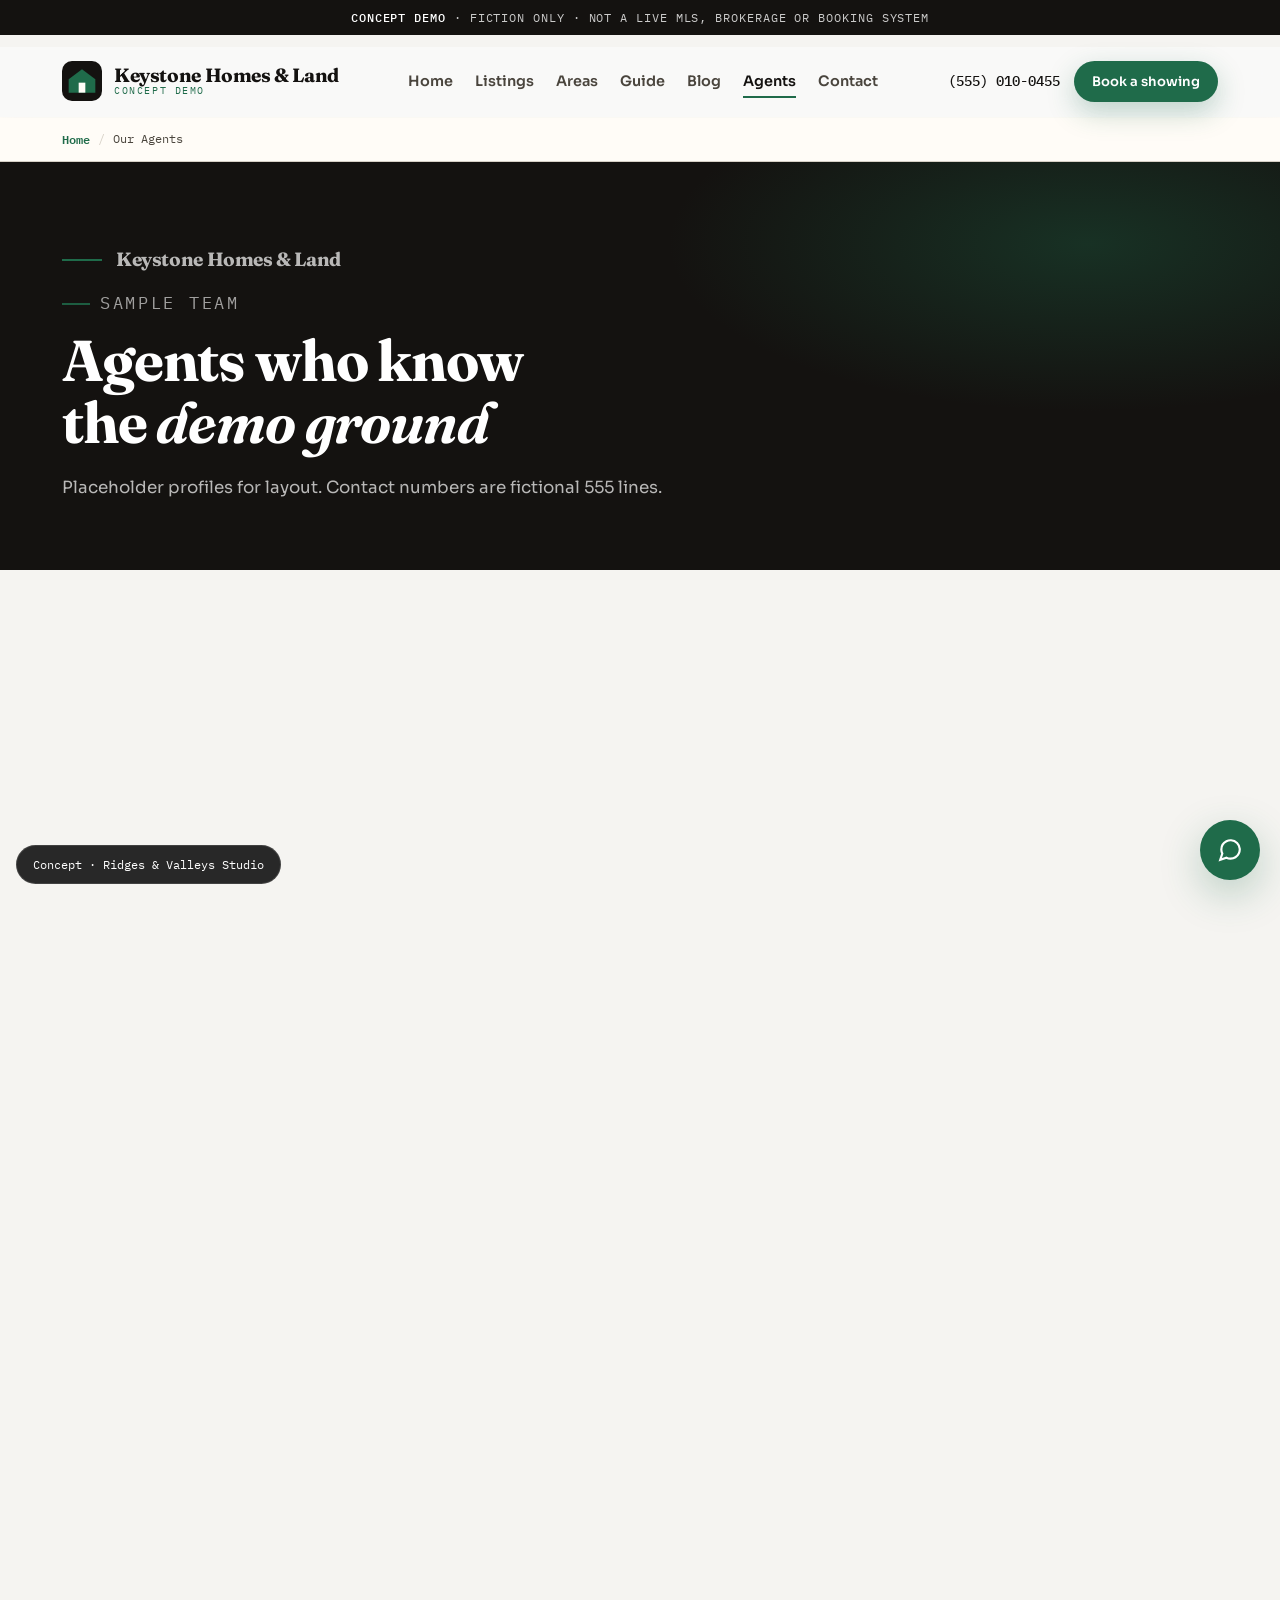
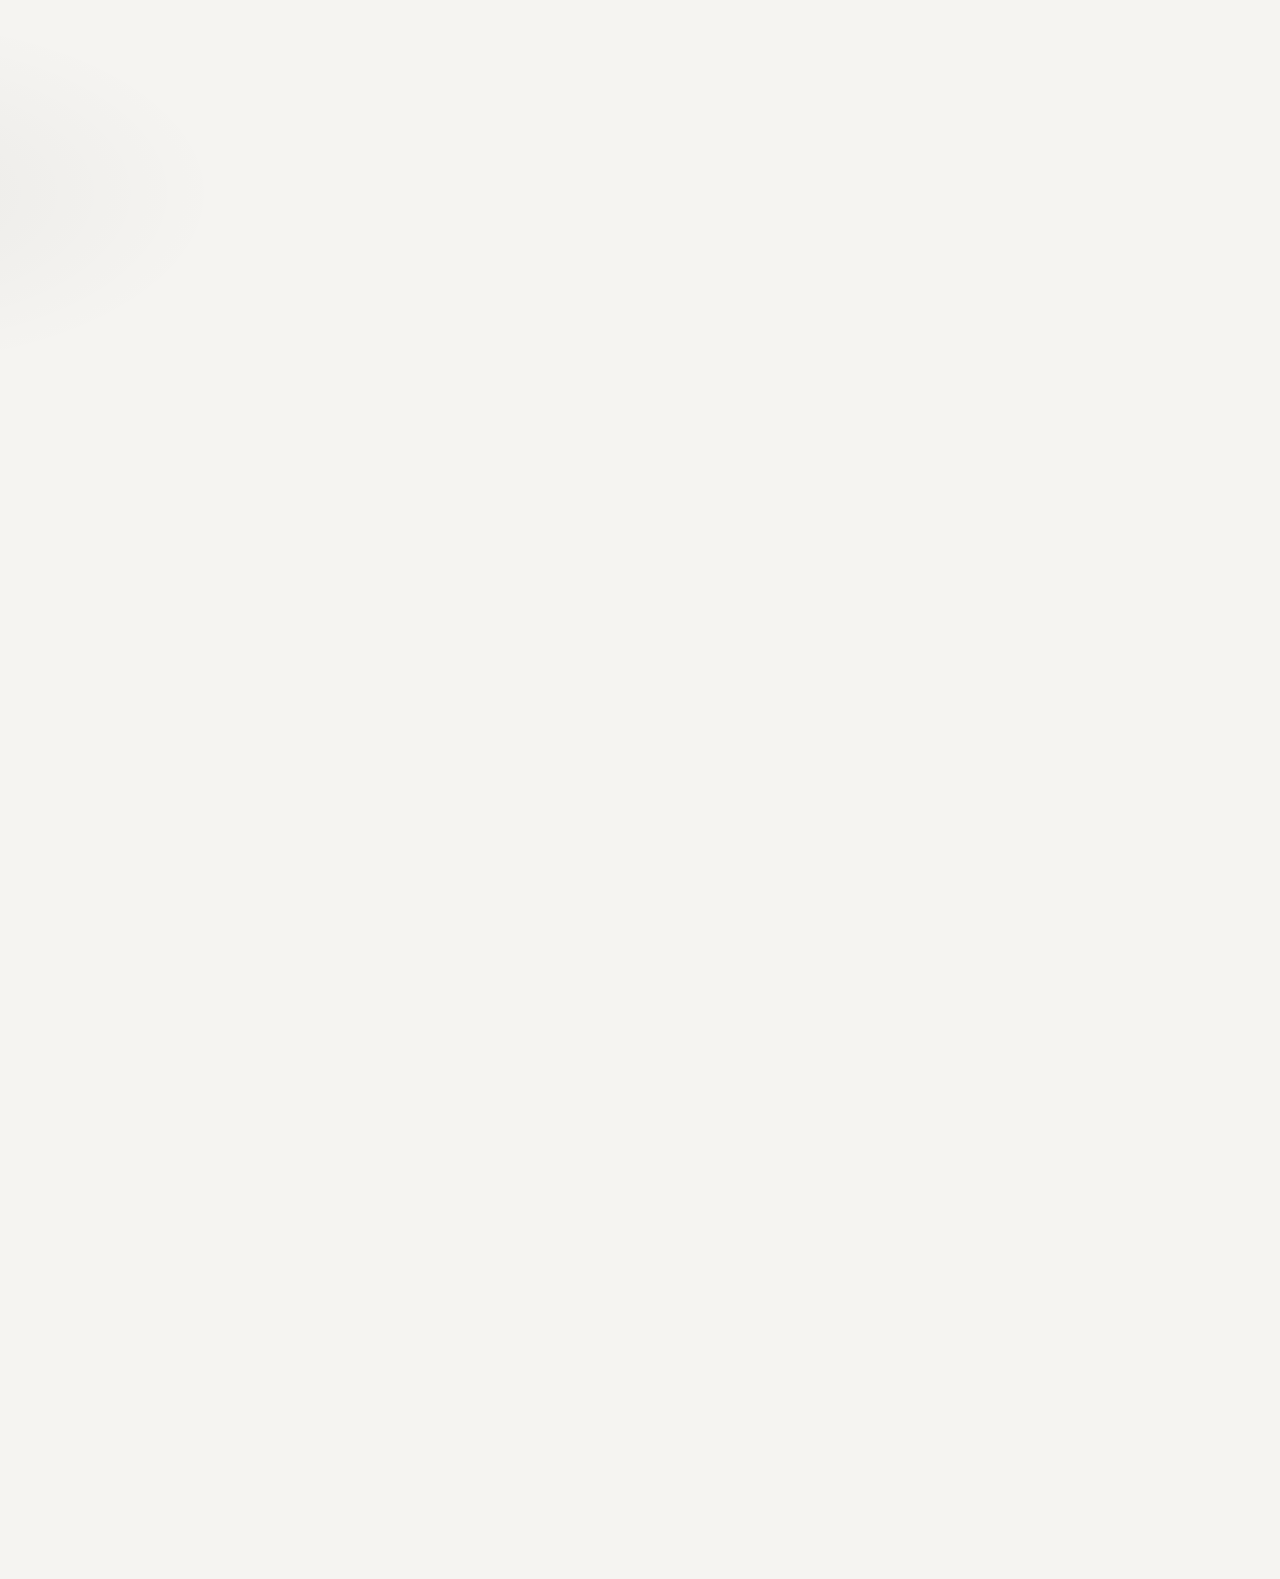
==== commit 6a0141aa: "Add blog posts and sync subpages to forest realtor system Roll the non-blue editorial palette, ficti" ====
--- a/agents.html
+++ b/agents.html
@@ -3,23 +3,23 @@
 <head>
 <meta charset="UTF-8">
 <meta name="viewport" content="width=device-width, initial-scale=1.0">
-<meta name="theme-color" content="#2563eb">
+<meta name="theme-color" content="#1f6b4a">
 <meta name="robots" content="index,follow,max-image-preview:large">
-<title>Our Agents | Local Land &amp; Farm Realtors in Gettysburg, PA</title>
-<meta name="description" content="Meet the Keystone Homes & Land team — licensed farm, land and historic-property agents who grew up in Adams County and know the Gettysburg, PA countryside.">
+<title>Sample Agents | Keystone Concept</title>
+<meta name="description" content="Meet fictional sample agents in this Keystone Homes & Land concept website — not a real brokerage roster.">
 
 <link rel="canonical" href="https://matthummel-pa.github.io/realtor-keystone-homes-and-land-theme/agents.html">
 <meta property="og:type" content="website">
-<meta property="og:title" content="Our Agents | Local Land & Farm Realtors in Gettysburg, PA">
-<meta property="og:description" content="The licensed local agents behind Keystone Homes & Land — farm, land and historic-property specialists serving Gettysburg and Adams County, PA.">
+<meta property="og:title" content="Our Agents | Local Land & Farm Realtors in Sample Borough, PA">
+<meta property="og:description" content="Meet fictional sample agents in this Keystone Homes & Land concept website — not a real brokerage roster.">
 <meta property="og:site_name" content="Keystone Homes & Land">
 <meta property="og:locale" content="en_US">
 <meta property="og:url" content="https://matthummel-pa.github.io/realtor-keystone-homes-and-land-theme/agents.html">
-<meta property="og:image" content="https://images.unsplash.com/photo-1600585154340-be6161a56a0c?auto=format&fit=crop&w=1200&q=80">
+<meta property="og:image" content="https://images.unsplash.com/photo-1570129477492-45c003edd2be?auto=format&fit=crop&w=1200&q=80">
 <meta name="twitter:card" content="summary_large_image">
-<meta name="twitter:title" content="Our Agents | Local Land & Farm Realtors in Gettysburg, PA">
-<meta name="twitter:description" content="The licensed local agents behind Keystone Homes & Land — farm, land and historic-property specialists serving Gettysburg and Adams County, PA.">
-<meta name="twitter:image" content="https://images.unsplash.com/photo-1600585154340-be6161a56a0c?auto=format&fit=crop&w=1200&q=80">
+<meta name="twitter:title" content="Our Agents | Local Land & Farm Realtors in Sample Borough, PA">
+<meta name="twitter:description" content="Meet fictional sample agents in this Keystone Homes & Land concept website — not a real brokerage roster.">
+<meta name="twitter:image" content="https://images.unsplash.com/photo-1570129477492-45c003edd2be?auto=format&fit=crop&w=1200&q=80">
 
 <link rel="preconnect" href="https://fonts.googleapis.com">
 <link rel="preconnect" href="https://fonts.gstatic.com" crossorigin>
@@ -33,16 +33,16 @@
   "@id":"https://matthummel-pa.github.io/realtor-keystone-homes-and-land-theme/#agency",
   "name":"Keystone Homes & Land",
   "url":"https://matthummel-pa.github.io/realtor-keystone-homes-and-land-theme/agents.html",
-  "image":"https://images.unsplash.com/photo-1600585154340-be6161a56a0c?auto=format&fit=crop&w=1200&q=80",
-  "telephone":"+1-717-555-0455",
-  "email":"land@keystonehomesandland.test",
+  "image":"https://images.unsplash.com/photo-1570129477492-45c003edd2be?auto=format&fit=crop&w=1200&q=80",
+  "telephone":"+1-555-010-0455",
+  "email":"hello@keystone-concept.test",
   "priceRange":"$$",
   "address":{
     "@type":"PostalAddress",
-    "streetAddress":"455 Old Harrisburg Road",
-    "addressLocality":"Gettysburg",
+    "streetAddress":"100 Concept Way",
+    "addressLocality":"Sample Borough",
     "addressRegion":"PA",
-    "postalCode":"17325",
+    "postalCode":"00000",
     "addressCountry":"US"
   },
   "geo":{"@type":"GeoCoordinates","latitude":39.8301,"longitude":-77.2314},
@@ -56,8 +56,8 @@
     {"@type":"Person","name":"Trey Bushey","jobTitle":"Land & New-Buyer Agent","telephone":"+1-717-555-0473"}
   ],
   "areaServed":[
-    {"@type":"City","name":"Gettysburg, PA"},
-    {"@type":"AdministrativeArea","name":"Adams County, PA"},
+    {"@type":"City","name":"Sample Borough, PA"},
+    {"@type":"AdministrativeArea","name":"Sample County, PA"},
     {"@type":"AdministrativeArea","name":"Franklin Township, PA"},
     {"@type":"AdministrativeArea","name":"Menallen Township, PA"},
     {"@type":"AdministrativeArea","name":"Butler Township, PA"},
@@ -79,6 +79,7 @@
 </script>
 </head>
 <body>
+<p class="demo-banner"><strong>Concept demo</strong> · Fiction only · Not a live MLS, brokerage or booking system</p>
 <a href="#main" class="skip-link">Skip to main content</a>
 
 <!-- ============================= HEADER ============================= -->
@@ -86,13 +87,13 @@
   <div class="header-inner">
     <a href="index.html" class="brand" aria-label="Keystone Homes & Land, home">
       <svg class="brand-mark" viewBox="0 0 48 48" fill="none" aria-hidden="true">
-        <rect width="48" height="48" rx="12" fill="#0c0c0c"/>
-        <path d="M24 10 L40 22 V38 H8 V22 Z" fill="#2563eb"/>
-        <rect x="20" y="26" width="8" height="12" fill="#fafafa"/>
+        <rect width="48" height="48" rx="12" fill="#141210"/>
+        <path d="M24 10 L40 22 V38 H8 V22 Z" fill="#1f6b4a"/>
+        <rect x="20" y="26" width="8" height="12" fill="#fffcf7"/>
       </svg>
       <span class="brand-text">
         <strong>Keystone Homes &amp; Land</strong>
-        <span>Gettysburg, PA</span>
+        <span>Concept demo</span>
       </span>
     </a>
 
@@ -100,16 +101,17 @@
       <ul>
         <li><a href="index.html">Home</a></li>
         <li><a href="listings.html">Listings</a></li>
-        <li><a href="areas.html">Areas We Serve</a></li>
-        <li><a href="guide.html">Land Buyer's Guide</a></li>
-        <li><a href="agents.html" class="is-active" aria-current="page">Our Agents</a></li>
+        <li><a href="areas.html">Areas</a></li>
+        <li><a href="guide.html">Guide</a></li>
+        <li><a href="blog.html">Blog</a></li>
+        <li><a href="agents.html" class="is-active" aria-current="page">Agents</a></li>
         <li><a href="contact.html">Contact</a></li>
       </ul>
     </nav>
 
     <div class="header-cta">
-      <a class="header-phone" href="tel:+17175550455">(717) 555-0455</a>
-      <a class="btn btn-primary btn-sm" href="guide.html#schedule">Book a Call</a>
+      <a class="header-phone" href="tel:+15550100455">(555) 010-0455</a>
+      <a class="btn btn-primary btn-sm" href="index.html#book-showing">Book a showing</a>
     </div>
 
     <button type="button" class="hamburger" id="hamburgerBtn" aria-expanded="false" aria-controls="mobileNav" aria-label="Open menu">
@@ -120,12 +122,14 @@
   <nav class="mobile-nav" id="mobileNav" aria-label="Mobile" hidden>
     <a href="index.html">Home</a>
     <a href="listings.html">Listings</a>
-    <a href="areas.html">Areas We Serve</a>
-    <a href="guide.html">Land Buyer's Guide</a>
-    <a href="agents.html" class="is-active" aria-current="page">Our Agents</a>
+    <a href="areas.html">Areas</a>
+    <a href="guide.html">Guide</a>
+    <a href="blog.html">Blog</a>
+    <a href="agents.html" class="is-active" aria-current="page">Agents</a>
     <a href="contact.html">Contact</a>
-    <a class="header-phone" href="tel:+17175550455">Call (717) 555-0455</a>
-    <a class="btn btn-primary" href="guide.html#schedule">Book a Call</a>
+    <a href="index.html#book-showing">Book showing</a>
+    <a class="header-phone" href="tel:+15550100455">Call (555) 010-0455</a>
+    <a class="btn btn-primary" href="index.html#book-showing">Book a showing</a>
   </nav>
 </header>
 
@@ -141,9 +145,9 @@
 <section class="page-hero">
   <div class="page-hero-inner">
     <p class="hero-brand">Keystone Homes &amp; Land</p>
-    <p class="hero-eyebrow">Meet The Team</p>
-    <h1>Local agents who walk <em>the fence lines with you</em></h1>
-    <p>Every agent at Keystone Homes &amp; Land is licensed in Pennsylvania and rooted in Adams County. We don't guess at zoning maps from an office two counties away — we grew up on these roads.</p>
+    <p class="hero-eyebrow">Sample team</p>
+    <h1>Agents who know the <em>demo ground</em></h1>
+    <p>Placeholder profiles for layout. Contact numbers are fictional 555 lines.</p>
   </div>
 </section>
 
@@ -152,7 +156,7 @@
   <section class="section">
     <div class="wrap prose reveal">
       <h2>A small, local team by design</h2>
-      <p>Keystone Homes &amp; Land was founded in Gettysburg in 2009 around a simple idea: rural property deserves an agent who understands rural property. Farms, orchards, raw land and century homesteads all come with questions a typical residential agent rarely faces — perc tests, well yields, ag easements, clean-and-green rollback, floodplain, mineral rights. Our team lives with those questions every day, across Franklin, Menallen, Butler, Tyrone, Hamiltonban and Liberty Townships and the boroughs around them.</p>
+      <p>Keystone Homes &amp; Land was founded in Sample Borough in 2009 around a simple idea: rural property deserves an agent who understands rural property. Farms, orchards, raw land and century homesteads all come with questions a typical residential agent rarely faces — perc tests, well yields, ag easements, clean-and-green rollback, floodplain, mineral rights. Our team lives with those questions every day, across Franklin, Menallen, Butler, Tyrone, Hamiltonban and Liberty Townships and the boroughs around them.</p>
     </div>
 
     <div class="wrap">
@@ -161,22 +165,22 @@
           <div class="agent-avatar" style="background:var(--accent);">DK</div>
           <h4>Dale Kuhn</h4>
           <p class="agent-title">Broker / Farm &amp; Land Specialist</p>
-          <p>28 years walking Adams County fence lines. If it has acreage, Dale has probably sold a piece of it — from Tyrone Township grain farms to Menallen orchards. He handles perc, easements and clean-and-green day in, day out.</p>
-          <a class="agent-phone" href="tel:+17175550461">(717) 555-0461</a>
+          <p>28 years walking Sample County fence lines. If it has acreage, Dale has probably sold a piece of it — from Tyrone Township grain farms to Menallen orchards. He handles perc, easements and clean-and-green day in, day out.</p>
+          <a class="agent-phone" href="tel:+15550100461">(555) 010-0461</a>
         </div>
         <div class="agent-card reveal">
           <div class="agent-avatar" style="background:var(--ink);">RM</div>
           <h4>Renee Musselman</h4>
           <p class="agent-title">Historic &amp; Residential Agent</p>
           <p>Specializes in century farmhouses and in-town historic homes near the battlefield district. Renee knows stone foundations, log cores and the honest cost of restoring a Franklin Township homestead.</p>
-          <a class="agent-phone" href="tel:+17175550468">(717) 555-0468</a>
+          <a class="agent-phone" href="tel:+15550100468">(555) 010-0468</a>
         </div>
         <div class="agent-card reveal">
           <div class="agent-avatar" style="background:var(--success);">TB</div>
           <h4>Trey Bushey</h4>
           <p class="agent-title">Land &amp; New-Buyer Agent</p>
           <p>Grew up on a Straban Township dairy farm — now helps first-time land buyers ask the right questions about wells, septic and access before they fall in love with a view.</p>
-          <a class="agent-phone" href="tel:+17175550473">(717) 555-0473</a>
+          <a class="agent-phone" href="tel:+15550100473">(555) 010-0473</a>
         </div>
       </div>
     </div>
@@ -212,9 +216,9 @@
     <div class="wrap">
       <div class="cta-band reveal">
         <h2>Talk to a Keystone agent</h2>
-        <p>Reach the office at (717) 555-0455, or book a no-pressure call and we'll match you with the agent who knows your corner of Adams County best.</p>
+        <p>Reach the office at (555) 010-0455, or book a no-pressure call and we'll match you with the agent who knows your corner of Sample County best.</p>
         <div class="cta-actions">
-          <a class="btn btn-gold" href="guide.html#schedule">Book a Call</a>
+          <a class="btn btn-gold" href="index.html#book-showing">Book a showing</a>
           <a class="btn btn-outline light" href="contact.html">Contact the Office</a>
         </div>
       </div>
@@ -229,13 +233,13 @@
       <div>
         <div class="footer-brand">
           <svg width="34" height="34" viewBox="0 0 48 48" fill="none" aria-hidden="true">
-            <rect width="48" height="48" rx="12" fill="#2563eb"/>
-            <path d="M24 10 L40 22 V38 H8 V22 Z" fill="#0c0c0c"/>
-            <rect x="20" y="26" width="8" height="12" fill="#fafafa"/>
+            <rect width="48" height="48" rx="12" fill="#1f6b4a"/>
+            <path d="M24 10 L40 22 V38 H8 V22 Z" fill="#141210"/>
+            <rect x="20" y="26" width="8" height="12" fill="#fffcf7"/>
           </svg>
           <strong>Keystone Homes &amp; Land</strong>
         </div>
-        <p>Gettysburg's farm, land &amp; historic property specialists since 2009. Rooted in rural Adams County, PA.</p>
+        <p>Sample Borough's farm, land &amp; historic property specialists since 2009. Rooted in rural Sample County, PA.</p>
         <div class="social-row">
           <a href="#" aria-label="Keystone Homes & Land on Facebook"><svg viewBox="0 0 24 24" fill="none" stroke="currentColor" stroke-width="2"><path d="M18 2h-3a5 5 0 00-5 5v3H7v4h3v8h4v-8h3l1-4h-4V7a1 1 0 011-1h3z"/></svg></a>
           <a href="#" aria-label="Keystone Homes & Land on Instagram"><svg viewBox="0 0 24 24" fill="none" stroke="currentColor" stroke-width="2"><rect x="3" y="3" width="18" height="18" rx="5"/><circle cx="12" cy="12" r="4"/><circle cx="17.5" cy="6.5" r="1"/></svg></a>
@@ -246,10 +250,10 @@
         <h2 class="footer-heading">Office</h2>
         <address>
           Keystone Homes &amp; Land<br>
-          455 Old Harrisburg Road<br>
-          Gettysburg, PA 17325<br>
-          <a href="tel:+17175550455">(717) 555-0455</a><br>
-          <a href="mailto:land@keystonehomesandland.test">land@keystonehomesandland.test</a>
+          100 Concept Way<br>
+          Sample Borough, PA 00000<br>
+          <a href="tel:+15550100455">(555) 010-0455</a><br>
+          <a href="mailto:hello@keystone-concept.test">hello@keystone-concept.test</a>
         </address>
       </div>
       <div>
@@ -264,17 +268,18 @@
           <li><a href="areas.html">Areas We Serve</a></li>
           <li><a href="guide.html">Land Buyer's Guide</a></li>
           <li><a href="agents.html">Our Agents</a></li>
+          <li><a href="blog.html">Blog</a></li>
           <li><a href="contact.html">Contact</a></li>
         </ul>
       </div>
     </div>
-    <p class="footer-service-area">Proudly serving Gettysburg and rural Adams County — including Franklin, Menallen, Butler, Tyrone, Hamiltonban, Liberty, Cumberland and Straban Townships, plus Biglerville, Fairfield, Cashtown, New Oxford and Littlestown.</p>
+    <p class="footer-service-area">Serving a fictional Sample County market for design demonstration purposes.</p>
     <div class="footer-bottom">
       <div class="equal-housing">
         <svg viewBox="0 0 24 24" fill="none" stroke="currentColor" stroke-width="2" aria-hidden="true"><path d="M3 11l9-8 9 8"/><path d="M5 10v10h14V10"/><path d="M9 21v-6h6v6"/></svg>
         <span>Equal Housing Opportunity</span>
       </div>
-      <p>&copy; <span data-year>2026</span> Keystone Homes &amp; Land · Design concept by Ridges &amp; Valleys Studio. Property data is illustrative, not a live MLS feed.</p>
+      <p>&copy; <span data-year>2026</span> Concept by Ridges &amp; Valleys Studio · Illustrative data only.</p>
     </div>
   </div>
 </footer>
--- a/styles.css
+++ b/styles.css
@@ -1,24 +1,25 @@
 /* =========================================================================
    Keystone Homes & Land — design system
-   Direction: contemporary realtor (ink + paper + cobalt), bold serif display,
+   Direction: editorial realtor (ink + stone + forest), bold serif display,
    photographic product. Not tied to the original barn-red studio palette.
    ========================================================================= */
 
 :root{
-  --ink:#0c0c0c;
-  --ink-soft:#3f3f46;
-  --ink-faint:#71717a;
-  --paper:#fafafa;
-  --paper-2:#f4f4f5;
-  --paper-3:#ececef;
-  --line:#e4e4e7;
-  --white:#ffffff;
-  --accent:#2563eb;
-  --accent-dark:#1d4ed8;
-  --accent-soft:#dbeafe;
-  --accent-glow:rgba(37,99,235,.28);
-  --success:#059669;
-  --warn:#d97706;
+  /* Warm editorial realtor system — charcoal + stone + forest (non-blue). */
+  --ink:#141210;
+  --ink-soft:#4a453d;
+  --ink-faint:#7a7368;
+  --paper:#f5f4f1;
+  --paper-2:#ebe8e1;
+  --paper-3:#dfd9cf;
+  --line:#d6d0c6;
+  --white:#fffcf7;
+  --accent:#1f6b4a;
+  --accent-dark:#155539;
+  --accent-soft:#d7efe4;
+  --accent-glow:rgba(31,107,74,.28);
+  --success:#1f6b4a;
+  --warn:#b45309;
   --shadow:0 12px 40px rgba(12,12,12,.08);
   --shadow-lg:0 28px 80px rgba(12,12,12,.16);
   --radius:18px;
@@ -43,7 +44,7 @@
   font-family:var(--ff-body);
   font-weight:400;
   background:
-    radial-gradient(900px 420px at 100% -10%,rgba(37,99,235,.08),transparent 55%),
+    radial-gradient(900px 420px at 100% -10%,rgba(31,107,74,.08),transparent 55%),
     radial-gradient(700px 360px at -10% 20%,rgba(12,12,12,.04),transparent 50%),
     var(--paper);
   color:var(--ink);
@@ -221,7 +222,7 @@
   display:grid;align-items:end;
   color:#fff;
   padding:clamp(88px,16vh,140px) 0 clamp(48px,8vh,72px);
-  background:#0c0c0c;
+  background:#141210;
 }
 .hero-media{
   position:absolute;inset:0;z-index:-2;margin:0;
@@ -266,7 +267,7 @@
   font-family:var(--ff-body);font-weight:400;
 }
 .hero-cta{display:flex;flex-wrap:wrap;gap:12px;}
-.hero-cta .btn-primary{box-shadow:0 14px 40px rgba(37,99,235,.45);}
+.hero-cta .btn-primary{box-shadow:0 14px 40px rgba(31,107,74,.45);}
 
 /* Legacy aliases */
 .hero-eyebrow{font-family:var(--ff-mono);letter-spacing:.16em;text-transform:uppercase;font-size:.72rem;color:rgba(255,255,255,.7);margin-bottom:16px;display:flex;align-items:center;gap:10px;}
@@ -377,7 +378,7 @@
   grid-template-columns:1fr;align-items:center;text-decoration:none;color:inherit;
   transition:background .2s,padding-left .25s var(--ease);
 }
-.open-row:hover{background:rgba(37,99,235,.04);padding-left:8px;}
+.open-row:hover{background:rgba(31,107,74,.04);padding-left:8px;}
 .open-when{
   font-family:var(--ff-mono);font-size:.72rem;letter-spacing:.12em;text-transform:uppercase;color:var(--accent);
 }
@@ -433,7 +434,7 @@
   border-bottom:1px solid var(--line);
   transition:background .2s,padding-left .25s var(--ease);
 }
-.explore-list a:hover{background:rgba(37,99,235,.04);padding-left:10px;}
+.explore-list a:hover{background:rgba(31,107,74,.04);padding-left:10px;}
 .explore-label{font-family:var(--ff-display);font-size:1.35rem;letter-spacing:-.02em;}
 .explore-copy{color:var(--ink-soft);font-size:.95rem;max-width:62ch;}
 .explore-cta{font-weight:600;color:var(--accent);font-size:.9rem;margin-top:4px;}
@@ -487,13 +488,13 @@
 
 /* CTA */
 .cta-band{
-  background:linear-gradient(135deg,#0c0c0c 0%,#1e3a8a 100%);
+  background:linear-gradient(135deg,#141210 0%,#1a3d2e 100%);
   color:#fff;border-radius:calc(var(--radius) + 6px);padding:52px 32px;text-align:center;
   position:relative;overflow:hidden;
 }
 .cta-band::after{
   content:"";position:absolute;inset:auto -20% -40% 40%;height:80%;
-  background:radial-gradient(circle,rgba(37,99,235,.45),transparent 60%);
+  background:radial-gradient(circle,rgba(31,107,74,.45),transparent 60%);
   pointer-events:none;
 }
 .cta-band h2{color:#fff;font-size:clamp(2rem,4.5vw,3rem);position:relative;z-index:1;}
@@ -645,16 +646,16 @@
 
 /* Sell / valuation / agents / tools (interior) */
 .sell-section{
-  background:linear-gradient(135deg,#0c0c0c,#1e3a8a);color:#fff;border-radius:var(--radius);padding:48px 28px;display:grid;gap:34px;
+  background:linear-gradient(135deg,#141210,#1a3d2e);color:#fff;border-radius:var(--radius);padding:48px 28px;display:grid;gap:34px;
 }
 @media(min-width:900px){.sell-section{grid-template-columns:1fr 1fr;padding:56px;}}
-.sell-copy .eyebrow{color:#93c5fd;}
-.sell-copy .eyebrow::before{background:#93c5fd;}
+.sell-copy .eyebrow{color:#9fd5bb;}
+.sell-copy .eyebrow::before{background:#9fd5bb;}
 .sell-copy h2{color:#fff;}
 .sell-copy p{color:rgba(255,255,255,.72);}
 .sell-copy ul{margin-top:18px;display:grid;gap:10px;}
 .sell-copy li{display:flex;gap:10px;align-items:flex-start;color:rgba(255,255,255,.85);font-size:.95rem;}
-.sell-copy li svg{flex:none;width:20px;height:20px;stroke:#93c5fd;margin-top:2px;}
+.sell-copy li svg{flex:none;width:20px;height:20px;stroke:#9fd5bb;margin-top:2px;}
 .val-card{background:var(--white);color:var(--ink);border-radius:var(--radius);padding:26px;box-shadow:var(--shadow-lg);}
 .val-card h3{font-size:1.3rem;}
 .val-grid{display:grid;gap:14px;margin-top:14px;}
@@ -761,7 +762,7 @@
 }
 .page-hero::after{
   content:"";position:absolute;inset:0;z-index:0;
-  background:radial-gradient(700px 280px at 85% 20%,rgba(37,99,235,.35),transparent 60%);
+  background:radial-gradient(700px 280px at 85% 20%,rgba(31,107,74,.35),transparent 60%);
   pointer-events:none;
 }
 .page-hero-inner{position:relative;z-index:1;max-width:var(--maxw);margin:0 auto;padding:0 22px;}
@@ -864,3 +865,160 @@
 .map-embed .map-roads::before{top:40%;}
 .map-embed .pin-static{position:absolute;left:50%;top:46%;transform:translate(-50%,-100%);}
 .map-embed .pin-static svg{width:40px;height:40px;filter:drop-shadow(0 3px 4px rgba(0,0,0,.35));}
+
+/* ============================= SCAN GRIDS + STEPS + BOOKING ============================= */
+.demo-banner{
+  background:var(--ink);color:rgba(255,255,255,.78);font-family:var(--ff-mono);
+  font-size:.72rem;letter-spacing:.08em;text-transform:uppercase;text-align:center;
+  padding:8px 16px;
+}
+.demo-banner strong{color:#fff;font-weight:500;}
+
+.scan-grid{
+  display:grid;gap:16px;grid-template-columns:1fr;
+}
+@media(min-width:640px){.scan-grid{grid-template-columns:repeat(2,1fr);}}
+@media(min-width:980px){.scan-grid.cols-4{grid-template-columns:repeat(4,1fr);}}
+@media(min-width:900px){.scan-grid.cols-3{grid-template-columns:repeat(3,1fr);}}
+
+.scan-card{
+  background:var(--white);border:1px solid var(--line);border-radius:var(--radius);
+  padding:22px 20px;display:grid;gap:8px;min-height:100%;
+}
+.scan-card .num{
+  font-family:var(--ff-mono);font-size:.72rem;letter-spacing:.14em;text-transform:uppercase;color:var(--accent);
+}
+.scan-card h3{font-size:1.25rem;margin:0;}
+.scan-card p{margin:0;color:var(--ink-soft);font-size:.92rem;line-height:1.5;}
+.scan-card ul{margin:4px 0 0;display:grid;gap:6px;}
+.scan-card li{
+  color:var(--ink-soft);font-size:.9rem;padding-left:14px;position:relative;
+}
+.scan-card li::before{
+  content:"";position:absolute;left:0;top:.55em;width:6px;height:6px;border-radius:1px;background:var(--accent);
+}
+
+.step-grid{
+  display:grid;gap:0;grid-template-columns:1fr;counter-reset:step;
+  border-top:1px solid var(--line);
+}
+@media(min-width:800px){.step-grid{grid-template-columns:repeat(4,1fr);}}
+.step{
+  padding:24px 18px;border-bottom:1px solid var(--line);
+  counter-increment:step;
+}
+@media(min-width:800px){
+  .step{border-bottom:none;border-right:1px solid var(--line);}
+  .step:last-child{border-right:none;}
+}
+.step::before{
+  content:counter(step, decimal-leading-zero);
+  display:block;font-family:var(--ff-mono);font-size:.75rem;letter-spacing:.14em;
+  color:var(--accent);margin-bottom:12px;
+}
+.step h3{font-size:1.2rem;margin:0 0 8px;}
+.step p{margin:0;color:var(--ink-soft);font-size:.9rem;}
+
+.seo-block{
+  display:grid;gap:28px;grid-template-columns:1fr;
+}
+@media(min-width:900px){.seo-block{grid-template-columns:1fr 1fr;align-items:start;}}
+.seo-block h2{font-size:clamp(1.8rem,3.5vw,2.4rem);}
+.seo-block .prose-tight p{color:var(--ink-soft);font-size:1rem;margin:0 0 .85em;}
+.seo-block .prose-tight h3{font-size:1.15rem;margin:1.1em 0 .35em;}
+
+/* Showing appointment booking */
+.booking-shell{
+  display:grid;gap:22px;grid-template-columns:1fr;
+  background:var(--white);border:1px solid var(--line);border-radius:calc(var(--radius) + 4px);
+  padding:26px;box-shadow:var(--shadow);
+}
+@media(min-width:900px){.booking-shell{grid-template-columns:1.05fr .95fr;}}
+.slot-grid{display:grid;gap:8px;grid-template-columns:repeat(3,1fr);}
+@media(min-width:520px){.slot-grid{grid-template-columns:repeat(4,1fr);}}
+.slot{
+  appearance:none;border:1.5px solid var(--line);background:var(--paper);
+  border-radius:999px;padding:10px 8px;font-size:.82rem;font-weight:600;color:var(--ink);
+  transition:background .15s,border-color .15s,color .15s;
+}
+.slot:hover{border-color:var(--accent);}
+.slot[aria-pressed="true"],.slot.is-selected{
+  background:var(--accent);border-color:var(--accent);color:#fff;
+}
+.slot:disabled{opacity:.4;cursor:not-allowed;}
+.booking-summary{
+  background:var(--paper-2);border-radius:var(--radius-sm);padding:16px;font-size:.92rem;color:var(--ink-soft);
+}
+.booking-summary strong{color:var(--ink);font-family:var(--ff-display);font-size:1.15rem;display:block;margin-bottom:6px;}
+
+.chip-row{display:flex;flex-wrap:wrap;gap:8px;margin-top:10px;}
+.chip{
+  font-family:var(--ff-mono);font-size:.68rem;letter-spacing:.08em;text-transform:uppercase;
+  padding:6px 10px;border-radius:999px;background:var(--accent-soft);color:var(--accent-dark);
+}
+
+.listing-mini-grid{
+  display:grid;gap:14px;grid-template-columns:1fr;
+}
+@media(min-width:700px){.listing-mini-grid{grid-template-columns:repeat(3,1fr);}}
+.listing-mini{
+  border:1px solid var(--line);border-radius:var(--radius);overflow:hidden;background:var(--white);
+  text-decoration:none;color:inherit;display:grid;
+  transition:transform .2s var(--ease),box-shadow .2s;
+}
+.listing-mini:hover{transform:translateY(-3px);box-shadow:var(--shadow);}
+.listing-mini img{width:100%;height:150px;object-fit:cover;}
+.listing-mini div{padding:14px 14px 16px;display:grid;gap:4px;}
+.listing-mini strong{font-family:var(--ff-display);font-size:1.2rem;letter-spacing:-.02em;}
+.listing-mini span{font-size:.85rem;color:var(--ink-soft);}
+
+/* ============================= BLOG ============================= */
+.blog-grid{
+  display:grid;gap:22px;grid-template-columns:1fr;
+}
+@media(min-width:700px){.blog-grid{grid-template-columns:repeat(2,1fr);}}
+@media(min-width:1000px){.blog-grid{grid-template-columns:repeat(3,1fr);}}
+.blog-card{
+  background:var(--white);border:1px solid var(--line);border-radius:var(--radius);
+  overflow:hidden;display:flex;flex-direction:column;text-decoration:none;color:inherit;
+  box-shadow:var(--shadow);transition:transform .2s var(--ease),box-shadow .2s;
+}
+.blog-card:hover{transform:translateY(-4px);box-shadow:var(--shadow-lg);}
+.blog-card img{width:100%;height:180px;object-fit:cover;}
+.blog-card-body{padding:20px 18px 22px;display:grid;gap:8px;flex:1;}
+.blog-meta{
+  font-family:var(--ff-mono);font-size:.68rem;letter-spacing:.1em;text-transform:uppercase;color:var(--accent);
+}
+.blog-card h2,.blog-card h3{font-size:1.35rem;margin:0;letter-spacing:-.02em;}
+.blog-card p{margin:0;color:var(--ink-soft);font-size:.92rem;}
+.blog-card .teaser-link{margin-top:auto;font-weight:700;color:var(--accent);font-size:.9rem;}
+
+.post{max-width:720px;margin:0 auto;}
+.post-hero-img{
+  width:100%;max-height:420px;object-fit:cover;border-radius:var(--radius);margin:0 0 28px;
+  box-shadow:var(--shadow);
+}
+.post-meta{
+  display:flex;flex-wrap:wrap;gap:12px 18px;font-family:var(--ff-mono);font-size:.72rem;
+  letter-spacing:.08em;text-transform:uppercase;color:var(--ink-faint);margin-bottom:18px;
+}
+.post-meta .tag{color:var(--accent);}
+.post h1{font-size:clamp(2rem,4.5vw,3rem);margin-bottom:.35em;}
+.post .lede{font-size:1.15rem;color:var(--ink-soft);margin-bottom:1.4em;}
+.post-body h2{font-size:1.45rem;margin-top:1.6em;}
+.post-body h3{font-size:1.15rem;margin-top:1.3em;}
+.post-body p,.post-body li{color:var(--ink-soft);font-size:1.02rem;line-height:1.7;}
+.post-body ul{margin:0 0 1.2em;padding:0;display:grid;gap:8px;}
+.post-body li{padding-left:16px;position:relative;list-style:none;}
+.post-body li::before{
+  content:"";position:absolute;left:0;top:.7em;width:7px;height:7px;border-radius:1px;background:var(--accent);
+}
+.post-cta{
+  margin-top:36px;padding:24px;border-radius:var(--radius);background:var(--paper-2);border:1px solid var(--line);
+}
+.post-nav{
+  display:flex;flex-wrap:wrap;justify-content:space-between;gap:14px;margin-top:40px;
+  padding-top:22px;border-top:1px solid var(--line);
+}
+.post-nav a{font-weight:600;color:var(--accent);text-decoration:none;}
+.post-nav a:hover{text-decoration:underline;}
